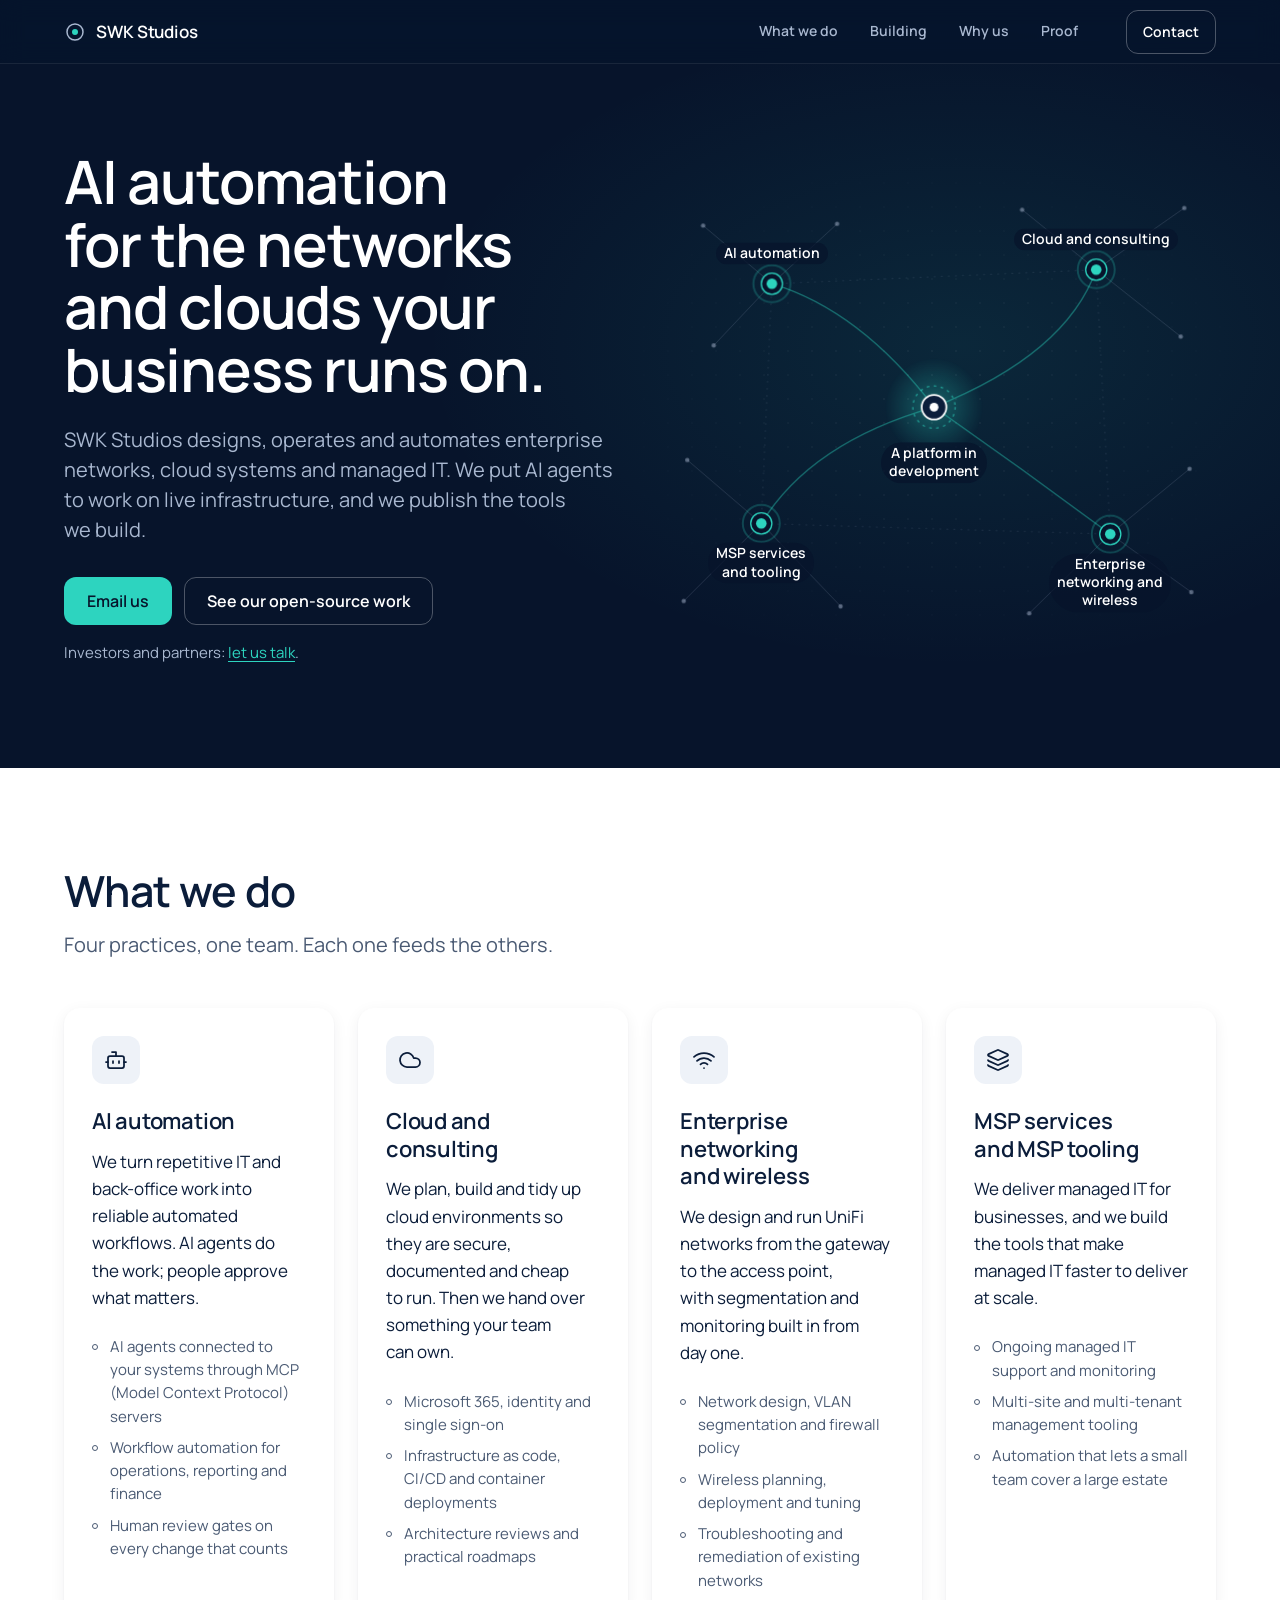
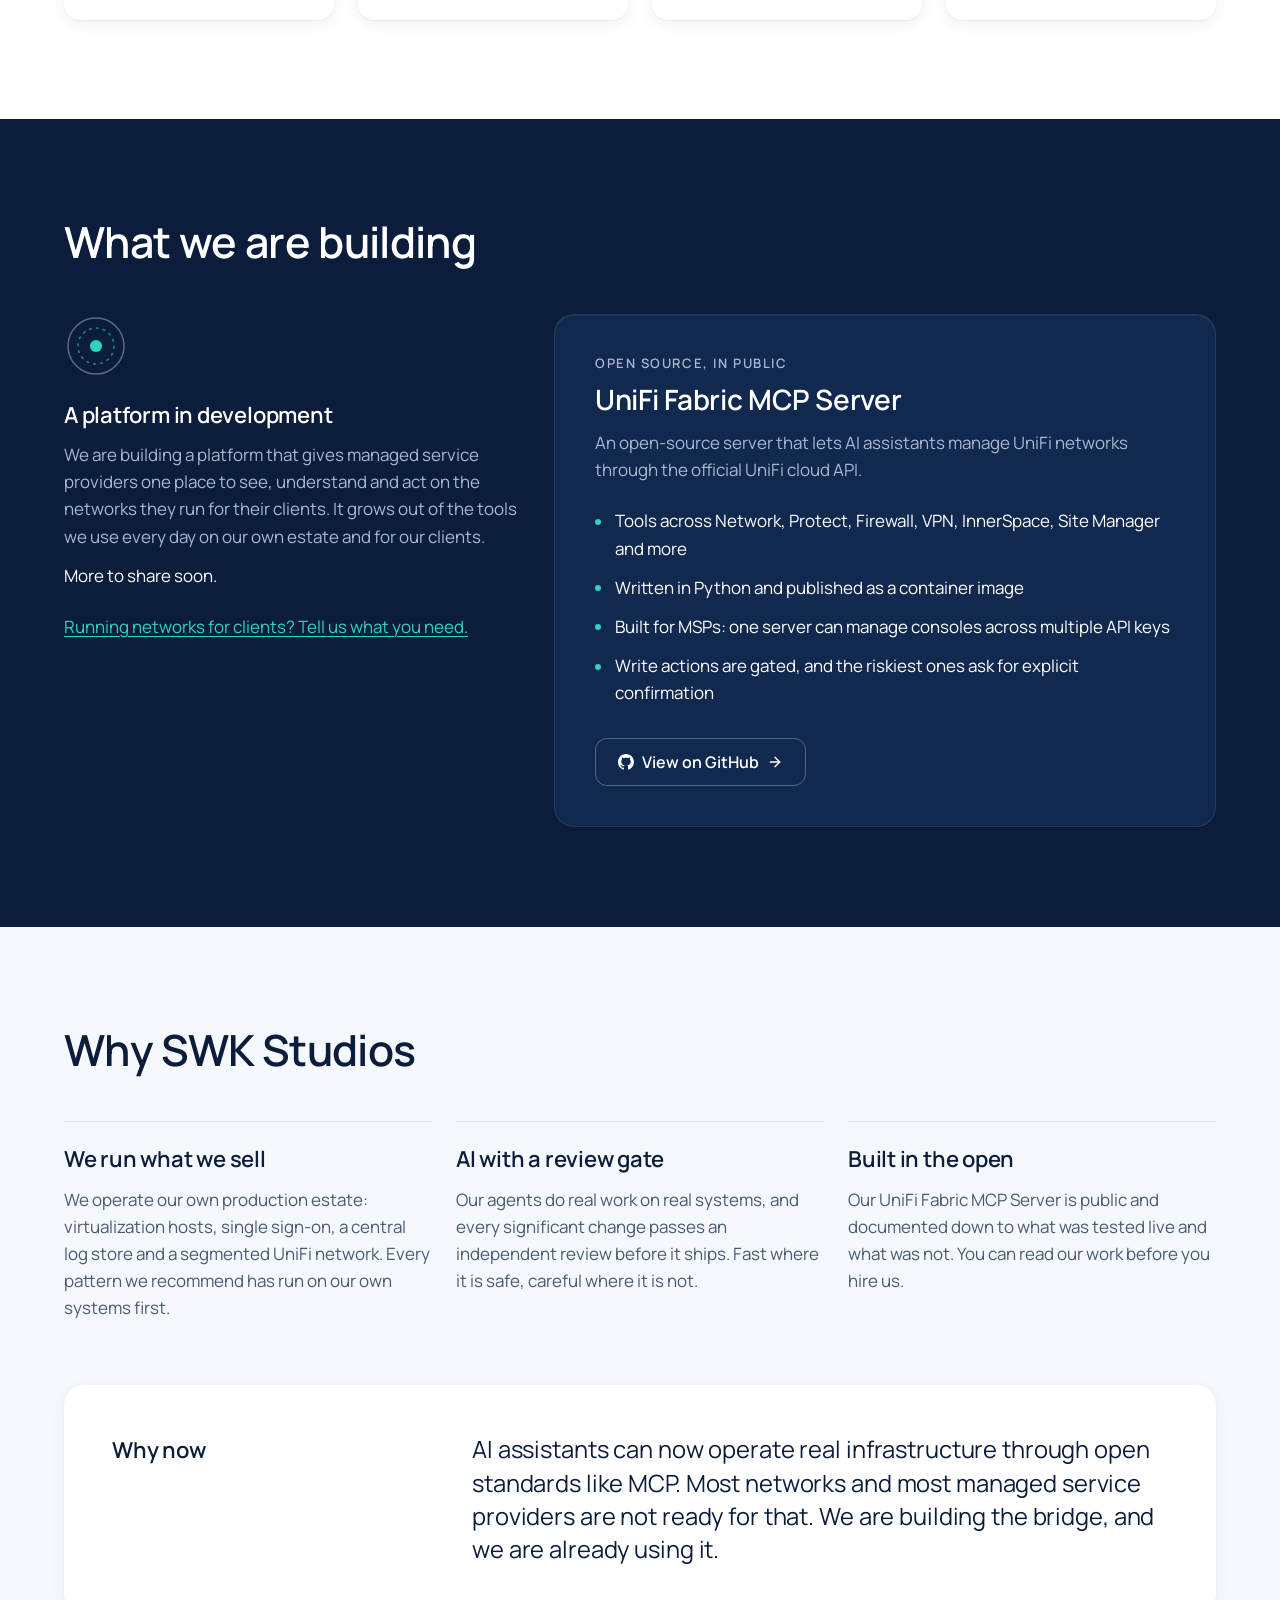
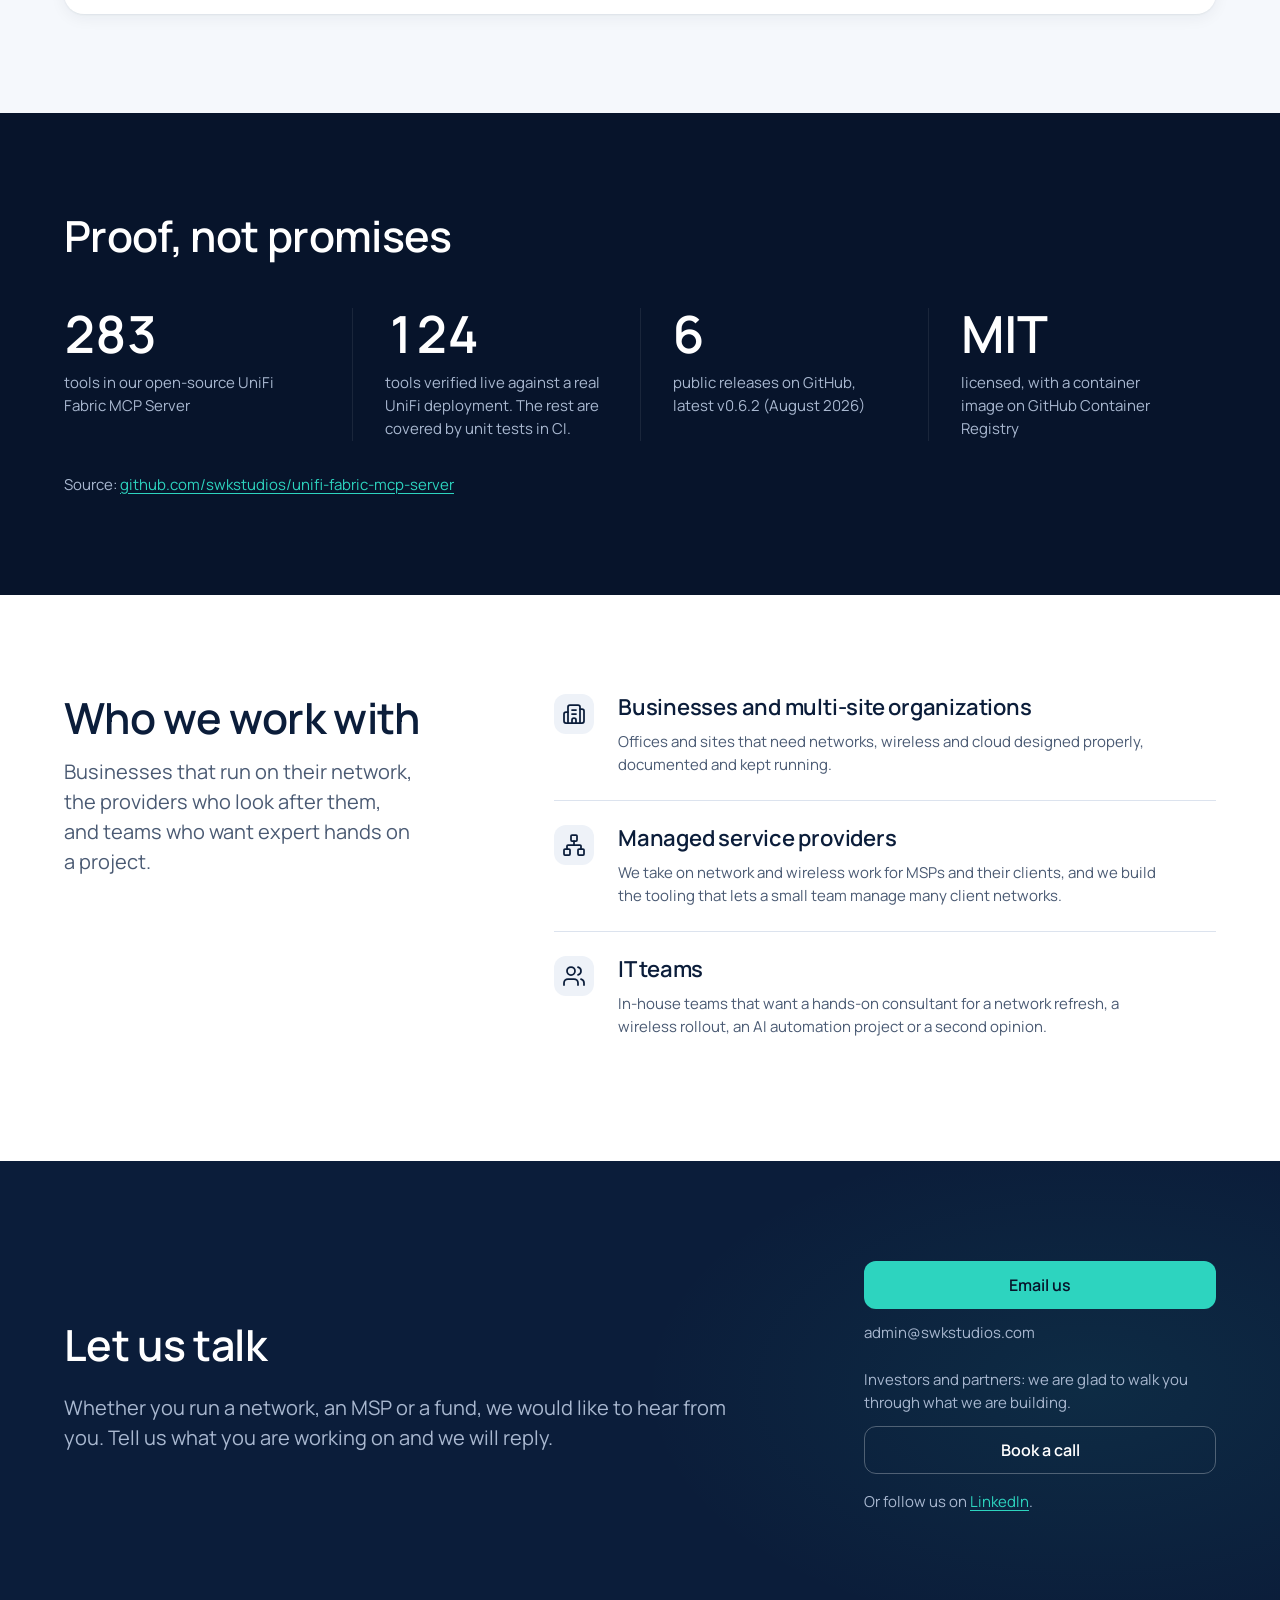
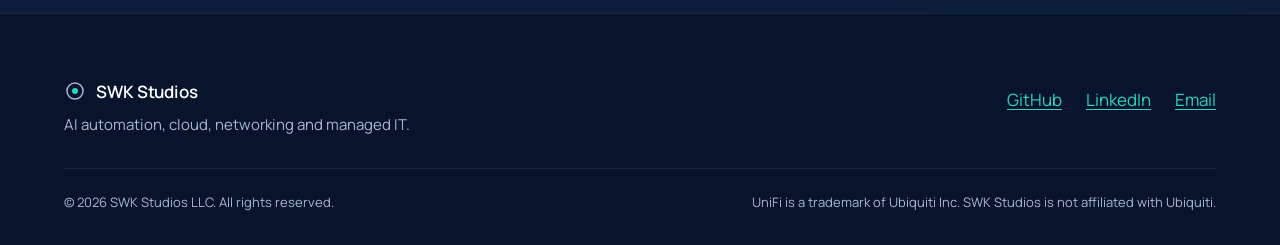
==== index.html @ a1a7ac3c "Publish swkstudios.com (source TeknoCentral/swkstudios-site@5d916ce, site/)" ====
<!DOCTYPE html>
<html lang="en">
<head>
  <meta charset="utf-8">
  <meta name="viewport" content="width=device-width, initial-scale=1">
  <meta http-equiv="Content-Security-Policy" content="default-src 'self'; img-src 'self' data:; style-src 'self'; script-src 'self'; font-src 'self'; base-uri 'none'; form-action 'none'">
  <title>SWK Studios | AI automation for networks, cloud and managed IT</title>
  <meta name="description" content="SWK Studios designs, runs and automates enterprise networks, cloud and managed IT, and builds open-source tools that let AI operate infrastructure.">
  <meta name="color-scheme" content="only light">
  <meta name="theme-color" content="#07142B">
  <link rel="canonical" href="https://swkstudios.com/">
  <meta property="og:type" content="website">
  <meta property="og:site_name" content="SWK Studios">
  <meta property="og:url" content="https://swkstudios.com/">
  <meta property="og:title" content="SWK Studios: AI automation for the networks and clouds you run on">
  <meta property="og:description" content="Networking, cloud and managed IT, automated with AI agents and built in the open.">
  <meta property="og:image" content="https://swkstudios.com/og.png">
  <meta property="og:image:width" content="1200">
  <meta property="og:image:height" content="630">
  <meta property="og:image:alt" content="SWK Studios: AI automation for the networks and clouds you run on">
  <meta name="twitter:card" content="summary_large_image">
  <meta name="twitter:title" content="SWK Studios: AI automation for the networks and clouds you run on">
  <meta name="twitter:description" content="Networking, cloud and managed IT, automated with AI agents and built in the open.">
  <meta name="twitter:image" content="https://swkstudios.com/og.png">
  <meta name="twitter:image:alt" content="SWK Studios: AI automation for the networks and clouds you run on">
  <link rel="icon" href="/favicon.svg" type="image/svg+xml">
  <link rel="icon" href="/favicon-32.png" type="image/png" sizes="32x32">
  <link rel="apple-touch-icon" href="/apple-touch-icon.png">
  <link rel="preload" href="/assets/fonts/manrope-600.woff2" as="font" type="font/woff2" crossorigin>
  <link rel="stylesheet" href="/assets/css/site.css">
  <script src="/assets/js/site.js" defer></script>
</head>
<body>
  <a class="skip-link btn btn--primary" href="#main">Skip to content</a>

  <header class="site-header">
    <nav class="nav wrap" aria-label="Primary">
      <a class="brand" href="#top">
        <svg class="brand-mark" width="22" height="22" viewBox="0 0 22 22" aria-hidden="true" focusable="false"><circle cx="11" cy="11" r="8" fill="none" stroke="#A9B8D0" stroke-width="1.5"/><circle cx="11" cy="11" r="3" fill="#2DD4BF"/></svg>
        <span class="brand-name">SWK Studios</span>
      </a>
      <ul class="nav-links">
        <li><a class="nav-link" href="#what-we-do">What we do</a></li>
        <li><a class="nav-link" href="#building">Building</a></li>
        <li><a class="nav-link" href="#why-us">Why us</a></li>
        <li><a class="nav-link" href="#proof">Proof</a></li>
      </ul>
      <a class="btn btn--secondary btn--sm nav-cta" href="#contact">Contact</a>
    </nav>
  </header>

  <main id="main" tabindex="-1">

    <section id="top" class="band band--dark hero" aria-labelledby="hero-title">
      <div class="wrap grid hero-grid">
        <div class="hero-text">
          <h1 id="hero-title">AI automation for the networks and clouds your business runs on.</h1>
          <p class="lead hero-sub">SWK Studios designs, operates and automates enterprise networks, cloud systems and managed IT. We put AI agents to work on live infrastructure, and we publish the tools we build.</p>
          <div class="cta-row">
            <a class="btn btn--primary" href="mailto:admin@swkstudios.com">Email us</a>
            <a class="btn btn--secondary" href="#open-source">See our open-source work</a>
          </div>
          <p class="small hero-investor">Investors and partners: <a class="link" href="mailto:admin@swkstudios.com?subject=Investor%20or%20partner%20introduction">let us talk</a>.</p>
        </div>
        <div class="hero-visual">
          <div class="topo" role="img" aria-label="Diagram: our four practices, AI automation, cloud and consulting, enterprise networking and wireless, and MSP services and tooling, connected to a platform in development at the centre.">
            <svg class="topo-svg" viewBox="0 0 640 520" preserveAspectRatio="xMidYMid meet" aria-hidden="true" focusable="false">
              <defs>
                <radialGradient id="topo-halo">
                  <stop offset="0" stop-color="#2DD4BF" stop-opacity=".35"/>
                  <stop offset="1" stop-color="#2DD4BF" stop-opacity="0"/>
                </radialGradient>
              </defs>
              <g class="mesh" fill="none" stroke="#A9B8D0" stroke-width="1">
                <g class="mesh-ring" stroke-opacity=".18" stroke-dasharray="2 6">
                  <line x1="136" y1="120" x2="504" y2="104"/>
                  <line x1="504" y1="104" x2="520" y2="404"/>
                  <line x1="520" y1="404" x2="124" y2="392"/>
                  <line x1="124" y1="392" x2="136" y2="120"/>
                </g>
                <g class="mesh-links k-ai" stroke-opacity=".22">
                  <line pathLength="100" x1="136" y1="120" x2="58" y2="54"/>
                  <line pathLength="100" x1="136" y1="120" x2="210" y2="52"/>
                  <line pathLength="100" x1="136" y1="120" x2="70" y2="190"/>
                </g>
                <g class="mesh-links k-cloud" stroke-opacity=".22">
                  <line pathLength="100" x1="504" y1="104" x2="604" y2="34"/>
                  <line pathLength="100" x1="504" y1="104" x2="420" y2="36"/>
                  <line pathLength="100" x1="504" y1="104" x2="600" y2="180"/>
                </g>
                <g class="mesh-links k-net" stroke-opacity=".22">
                  <line pathLength="100" x1="520" y1="404" x2="612" y2="470"/>
                  <line pathLength="100" x1="520" y1="404" x2="428" y2="494"/>
                  <line pathLength="100" x1="520" y1="404" x2="610" y2="330"/>
                </g>
                <g class="mesh-links k-msp" stroke-opacity=".22">
                  <line pathLength="100" x1="124" y1="392" x2="36" y2="480"/>
                  <line pathLength="100" x1="124" y1="392" x2="214" y2="486"/>
                  <line pathLength="100" x1="124" y1="392" x2="40" y2="320"/>
                </g>
              </g>
              <g class="spokes" fill="none" stroke="#2DD4BF" stroke-width="1.5" stroke-opacity=".45" stroke-linecap="round">
                <path class="spoke k-ai" pathLength="100" d="M136 120 Q236 150 320 260"/>
                <path class="spoke k-cloud" pathLength="100" d="M504 104 Q470 200 320 260"/>
                <path class="spoke k-net" pathLength="100" d="M520 404 Q420 330 320 260"/>
                <path class="spoke k-msp" pathLength="100" d="M124 392 Q180 300 320 260"/>
              </g>
              <g class="packets" fill="none" stroke="#2DD4BF" stroke-width="2.5" stroke-linecap="round">
                <path class="packet k-ai" pathLength="100" d="M136 120 Q236 150 320 260"/>
                <path class="packet k-cloud" pathLength="100" d="M504 104 Q470 200 320 260"/>
                <path class="packet k-net" pathLength="100" d="M520 404 Q420 330 320 260"/>
                <path class="packet k-msp" pathLength="100" d="M124 392 Q180 300 320 260"/>
              </g>
              <g class="sats" fill="#A9B8D0" fill-opacity=".5">
                <g class="sat-group k-ai"><circle cx="58" cy="54" r="2.5"/><circle cx="210" cy="52" r="2.5"/><circle cx="70" cy="190" r="2.5"/></g>
                <g class="sat-group k-cloud"><circle cx="604" cy="34" r="2.5"/><circle cx="420" cy="36" r="2.5"/><circle cx="600" cy="180" r="2.5"/></g>
                <g class="sat-group k-net"><circle cx="612" cy="470" r="2.5"/><circle cx="428" cy="494" r="2.5"/><circle cx="610" cy="330" r="2.5"/></g>
                <g class="sat-group k-msp"><circle cx="36" cy="480" r="2.5"/><circle cx="214" cy="486" r="2.5"/><circle cx="40" cy="320" r="2.5"/></g>
              </g>
              <g class="pillars">
                <g class="pillar k-ai"><circle class="pulse" cx="136" cy="120" r="14"/><circle class="pillar-ring" cx="136" cy="120" r="12"/><circle class="pillar-dot" cx="136" cy="120" r="6"/></g>
                <g class="pillar k-cloud"><circle class="pulse" cx="504" cy="104" r="14"/><circle class="pillar-ring" cx="504" cy="104" r="12"/><circle class="pillar-dot" cx="504" cy="104" r="6"/></g>
                <g class="pillar k-net"><circle class="pulse" cx="520" cy="404" r="14"/><circle class="pillar-ring" cx="520" cy="404" r="12"/><circle class="pillar-dot" cx="520" cy="404" r="6"/></g>
                <g class="pillar k-msp"><circle class="pulse" cx="124" cy="392" r="14"/><circle class="pillar-ring" cx="124" cy="392" r="12"/><circle class="pillar-dot" cx="124" cy="392" r="6"/></g>
              </g>
              <g class="core">
                <circle class="core-halo" cx="320" cy="260" r="56" fill="url(#topo-halo)"/>
                <circle class="core-ring" cx="320" cy="260" r="24" fill="none" stroke="#2DD4BF" stroke-opacity=".6" stroke-width="1.5" stroke-dasharray="3 5"/>
                <circle class="core-disc" cx="320" cy="260" r="14" fill="#0B1D3A" stroke="#FFFFFF" stroke-width="2"/>
                <circle class="core-dot" cx="320" cy="260" r="5" fill="#FFFFFF"/>
              </g>
            </svg>
            <span class="topo-label topo-label--core" aria-hidden="true">A platform in <br>development</span>
            <span class="topo-label topo-label--ai" aria-hidden="true">AI automation</span>
            <span class="topo-label topo-label--cloud" aria-hidden="true"><span class="lbl-full">Cloud and consulting</span><span class="lbl-short">Cloud</span></span>
            <span class="topo-label topo-label--net" aria-hidden="true"><span class="lbl-full">Enterprise <br>networking and <br>wireless</span><span class="lbl-short">Networking</span></span>
            <span class="topo-label topo-label--msp" aria-hidden="true"><span class="lbl-full">MSP services <br>and tooling</span><span class="lbl-short">MSP</span></span>
          </div>
        </div>
      </div>
    </section>

    <section id="what-we-do" class="band band--light band--white" aria-labelledby="what-we-do-title">
      <div class="wrap">
        <header class="sec-head">
          <h2 id="what-we-do-title">What we do</h2>
          <p class="lead muted">Four practices, one team. Each one feeds the others.</p>
        </header>
        <div class="pillars-grid">
          <article class="card">
            <div class="icon-tile"><svg class="icon" viewBox="0 0 24 24" aria-hidden="true" focusable="false"><path d="M12 8V4H8"/><rect width="16" height="12" x="4" y="8" rx="2"/><path d="M2 14h2"/><path d="M20 14h2"/><path d="M15 13v2"/><path d="M9 13v2"/></svg></div>
            <h3>AI automation</h3>
            <p>We turn repetitive IT and back-office work into reliable automated workflows. AI agents do the work; people approve what matters.</p>
            <ul class="ring-list">
              <li>AI agents connected to your systems through MCP (Model Context Protocol) servers</li>
              <li>Workflow automation for operations, reporting and finance</li>
              <li>Human review gates on every change that counts</li>
            </ul>
          </article>
          <article class="card">
            <div class="icon-tile"><svg class="icon" viewBox="0 0 24 24" aria-hidden="true" focusable="false"><path d="M17.5 19H9a7 7 0 1 1 6.71-9h1.79a4.5 4.5 0 1 1 0 9Z"/></svg></div>
            <h3>Cloud and consulting</h3>
            <p>We plan, build and tidy up cloud environments so they are secure, documented and cheap to run. Then we hand over something your team can own.</p>
            <ul class="ring-list">
              <li>Microsoft 365, identity and single <span class="nowrap">sign-on</span></li>
              <li>Infrastructure as code, CI/CD and container deployments</li>
              <li>Architecture reviews and practical roadmaps</li>
            </ul>
          </article>
          <article class="card">
            <div class="icon-tile"><svg class="icon" viewBox="0 0 24 24" aria-hidden="true" focusable="false"><path d="M12 20h.01"/><path d="M2 8.82a15 15 0 0 1 20 0"/><path d="M5 12.859a10 10 0 0 1 14 0"/><path d="M8.5 16.429a5 5 0 0 1 7 0"/></svg></div>
            <h3>Enterprise networking and wireless</h3>
            <p>We design and run UniFi networks from the gateway to the access point, with segmentation and monitoring built in from day one.</p>
            <ul class="ring-list">
              <li>Network design, VLAN segmentation and firewall policy</li>
              <li>Wireless planning, deployment and tuning</li>
              <li>Troubleshooting and remediation of existing networks</li>
            </ul>
          </article>
          <article class="card">
            <div class="icon-tile"><svg class="icon" viewBox="0 0 24 24" aria-hidden="true" focusable="false"><path d="M12.83 2.18a2 2 0 0 0-1.66 0L2.6 6.08a1 1 0 0 0 0 1.83l8.58 3.91a2 2 0 0 0 1.66 0l8.58-3.9a1 1 0 0 0 0-1.83z"/><path d="M2 12a1 1 0 0 0 .58.91l8.6 3.91a2 2 0 0 0 1.65 0l8.58-3.9A1 1 0 0 0 22 12"/><path d="M2 17a1 1 0 0 0 .58.91l8.6 3.91a2 2 0 0 0 1.65 0l8.58-3.9A1 1 0 0 0 22 17"/></svg></div>
            <h3>MSP services and MSP tooling</h3>
            <p>We deliver managed IT for businesses, and we build the tools that make managed IT faster to deliver at scale.</p>
            <ul class="ring-list">
              <li>Ongoing managed IT support and monitoring</li>
              <li>Multi-site and multi-tenant management tooling</li>
              <li>Automation that lets a small team cover a large estate</li>
            </ul>
          </article>
        </div>
      </div>
    </section>

    <section id="building" class="band band--dark band--navy900" aria-labelledby="building-title">
      <div class="wrap">
        <header class="sec-head">
          <h2 id="building-title">What we are building</h2>
        </header>
        <div class="grid building-grid">
          <div class="teaser">
            <svg class="core-glyph" width="64" height="64" viewBox="0 0 64 64" aria-hidden="true" focusable="false"><circle cx="32" cy="32" r="28" fill="none" stroke="#A9B8D0" stroke-opacity=".5" stroke-width="1.5"/><circle cx="32" cy="32" r="18" fill="none" stroke="#2DD4BF" stroke-opacity=".6" stroke-width="1.5" stroke-dasharray="3 4"/><circle cx="32" cy="32" r="6" fill="#2DD4BF"/></svg>
            <h3>A platform in development</h3>
            <p class="muted">We are building a platform that gives managed service providers one place to see, understand and act on the networks they run for their clients. It grows out of the tools we use every day on our own estate and for our clients.</p>
            <p class="strong-white">More to share soon.</p>
            <p class="teaser-cta"><a class="link" href="mailto:admin@swkstudios.com?subject=Platform">Running networks for clients? Tell us what you need.</a></p>
          </div>
          <article id="open-source" class="oss-card" aria-labelledby="oss-title">
            <p class="overline">Open source, in public</p>
            <h3 id="oss-title" class="h3-lg">UniFi Fabric MCP Server</h3>
            <p class="muted">An open-source server that lets AI assistants manage UniFi networks through the official UniFi cloud API.</p>
            <ul class="dot-list">
              <li>Tools across Network, Protect, Firewall, VPN, InnerSpace, Site Manager and more</li>
              <li>Written in Python and published as a container image</li>
              <li>Built for MSPs: one server can manage consoles across multiple API keys</li>
              <li>Write actions are gated, and the riskiest ones ask for explicit confirmation</li>
            </ul>
            <a class="btn btn--secondary btn--gh" href="https://github.com/swkstudios/unifi-fabric-mcp-server">
              <svg class="btn-icon" width="16" height="16" viewBox="0 0 16 16" aria-hidden="true" focusable="false"><path fill="currentColor" d="M6.766 11.328c-2.063-.25-3.516-1.734-3.516-3.656 0-.781.281-1.625.75-2.188-.203-.515-.172-1.609.063-2.062.625-.078 1.468.25 1.968.703.594-.187 1.219-.281 1.985-.281.765 0 1.39.094 1.953.265.484-.437 1.344-.765 1.969-.687.218.422.25 1.515.046 2.047.5.593.766 1.39.766 2.203 0 1.922-1.453 3.375-3.547 3.640.531.344.89 1.094.89 1.954v1.625c0 .468.391.734.86.547C13.781 14.359 16 11.53 16 8.030 16 3.610 12.406 0 7.984 0 3.563 0 0 3.610 0 8.031a7.880 7.880 0 0 0 5.172 7.422c.422.156.828-.125.828-.547v-1.250c-.219.094-.5.156-.75.156-1.031 0-1.640-.562-2.078-1.609-.172-.422-.360-.672-.719-.719-.187-.015-.25-.093-.25-.187 0-.188.313-.328.625-.328.453 0 .844.281 1.250.860.313.452.640.655 1.031.655s.641-.140 1-.5c.266-.265.470-.5.657-.656"/></svg>
              <span>View on GitHub</span>
              <svg class="btn-icon btn-arrow" width="16" height="16" viewBox="0 0 24 24" aria-hidden="true" focusable="false"><path d="M5 12h14"/><path d="m12 5 7 7-7 7"/></svg>
            </a>
          </article>
        </div>
      </div>
    </section>

    <section id="why-us" class="band band--light band--mist" aria-labelledby="why-us-title">
      <div class="wrap">
        <header class="sec-head">
          <h2 id="why-us-title">Why SWK Studios</h2>
        </header>
        <div class="grid why-grid">
          <div class="why-item">
            <h3>We run what we sell</h3>
            <p class="muted">We operate our own production estate: virtualization hosts, single <span class="nowrap">sign-on</span>, a central log store and a segmented UniFi network. Every pattern we recommend has run on our own systems first.</p>
          </div>
          <div class="why-item">
            <h3>AI with a review gate</h3>
            <p class="muted">Our agents do real work on real systems, and every significant change passes an independent review before it ships. Fast where it is safe, careful where it is not.</p>
          </div>
          <div class="why-item">
            <h3>Built in the open</h3>
            <p class="muted">Our UniFi Fabric MCP Server is public and documented down to what was tested live and what was not. You can read our work before you hire us.</p>
          </div>
        </div>
        <div class="grid why-now">
          <h3>Why now</h3>
          <p class="lead">AI assistants can now operate real infrastructure through open standards like MCP. Most networks and most managed service providers are not ready for that. We are building the bridge, and we are already using it.</p>
        </div>
      </div>
    </section>

    <section id="proof" class="band band--dark band--navy950" aria-labelledby="proof-title">
      <div class="wrap">
        <header class="sec-head">
          <h2 id="proof-title">Proof, not promises</h2>
        </header>
        <dl class="stats">
          <div class="stat"><dt class="stat-fig">283</dt><dd class="stat-label">tools in our open-source UniFi Fabric MCP Server</dd></div>
          <div class="stat"><dt class="stat-fig">124</dt><dd class="stat-label">tools verified live against a real UniFi deployment. The rest are covered by unit tests in CI.</dd></div>
          <div class="stat"><dt class="stat-fig">6</dt><dd class="stat-label">public releases on GitHub, latest v0.6.2 (August 2026)</dd></div>
          <div class="stat"><dt class="stat-fig">MIT</dt><dd class="stat-label">licensed, with a container image on GitHub Container Registry</dd></div>
        </dl>
        <p class="small muted proof-source">Source: <a class="link" href="https://github.com/swkstudios/unifi-fabric-mcp-server">github.com/swkstudios/unifi-fabric-mcp-server</a></p>
      </div>
    </section>

    <section id="who" class="band band--light band--white" aria-labelledby="who-title">
      <div class="wrap grid who-grid">
        <header class="who-head">
          <h2 id="who-title">Who we work with</h2>
          <p class="lead muted">Businesses that run on their network, the providers who look after them, and teams who want expert hands on a project.</p>
        </header>
        <ul class="who-list">
          <li class="who-row">
            <div class="icon-tile icon-tile--sm"><svg class="icon" viewBox="0 0 24 24" aria-hidden="true" focusable="false"><path d="M10 12h4"/><path d="M10 8h4"/><path d="M14 21v-3a2 2 0 0 0-4 0v3"/><path d="M6 10H4a2 2 0 0 0-2 2v7a2 2 0 0 0 2 2h16a2 2 0 0 0 2-2V9a2 2 0 0 0-2-2h-2"/><path d="M6 21V5a2 2 0 0 1 2-2h8a2 2 0 0 1 2 2v16"/></svg></div>
            <div><h3>Businesses and <span class="nowrap">multi-site</span> organizations</h3><p class="small muted">Offices and sites that need networks, wireless and cloud designed properly, documented and kept running.</p></div>
          </li>
          <li class="who-row">
            <div class="icon-tile icon-tile--sm"><svg class="icon" viewBox="0 0 24 24" aria-hidden="true" focusable="false"><rect x="16" y="16" width="6" height="6" rx="1"/><rect x="2" y="16" width="6" height="6" rx="1"/><rect x="9" y="2" width="6" height="6" rx="1"/><path d="M5 16v-3a1 1 0 0 1 1-1h12a1 1 0 0 1 1 1v3"/><path d="M12 12V8"/></svg></div>
            <div><h3>Managed service providers</h3><p class="small muted">We take on network and wireless work for MSPs and their clients, and we build the tooling that lets a small team manage many client networks.</p></div>
          </li>
          <li class="who-row">
            <div class="icon-tile icon-tile--sm"><svg class="icon" viewBox="0 0 24 24" aria-hidden="true" focusable="false"><path d="M16 21v-2a4 4 0 0 0-4-4H6a4 4 0 0 0-4 4v2"/><path d="M16 3.128a4 4 0 0 1 0 7.744"/><path d="M22 21v-2a4 4 0 0 0-3-3.870"/><circle cx="9" cy="7" r="4"/></svg></div>
            <div><h3>IT teams</h3><p class="small muted">In-house teams that want a hands-on consultant for a network refresh, a wireless rollout, an AI automation project or a second opinion.</p></div>
          </li>
        </ul>
      </div>
    </section>

    <section id="contact" class="band band--dark band--navy900 contact" aria-labelledby="contact-title">
      <div class="wrap grid contact-grid">
        <div class="contact-text">
          <h2 id="contact-title">Let us talk</h2>
          <p class="lead muted">Whether you run a network, an MSP or a fund, we would like to hear from you. Tell us what you are working on and we will reply.</p>
        </div>
        <div class="contact-actions">
          <a class="btn btn--primary btn--block" href="mailto:admin@swkstudios.com">Email us</a>
          <p class="small muted contact-address">admin@swkstudios.com</p>
          <p class="small muted contact-investor">Investors and partners: we are glad to walk you through what we are building.</p>
          <a class="btn btn--secondary btn--block" href="mailto:admin@swkstudios.com?subject=Call%20request">Book a call</a>
          <p class="small muted contact-social">Or follow us on <a class="link" href="https://www.linkedin.com/company/swkstudios">LinkedIn</a>.</p>
        </div>
      </div>
    </section>

  </main>

  <footer class="band band--dark site-footer">
    <div class="wrap">
      <div class="footer-row">
        <div class="footer-brand">
          <p class="brand brand--static">
            <svg class="brand-mark" width="22" height="22" viewBox="0 0 22 22" aria-hidden="true" focusable="false"><circle cx="11" cy="11" r="8" fill="none" stroke="#A9B8D0" stroke-width="1.5"/><circle cx="11" cy="11" r="3" fill="#2DD4BF"/></svg>
            <span class="brand-name">SWK Studios</span>
          </p>
          <p class="small muted">AI automation, cloud, networking and managed IT.</p>
        </div>
        <ul class="footer-links">
          <li><a class="link" href="https://github.com/swkstudios">GitHub</a></li>
          <li><a class="link" href="https://www.linkedin.com/company/swkstudios">LinkedIn</a></li>
          <li><a class="link" href="mailto:admin@swkstudios.com">Email</a></li>
        </ul>
      </div>
      <div class="footer-legal">
        <p>© 2026 SWK Studios LLC. All rights reserved.</p>
        <p>UniFi is a trademark of Ubiquiti Inc. SWK Studios is not affiliated with Ubiquiti.</p>
      </div>
    </div>
  </footer>
</body>
</html>
---- assets/css/site.css ----
/* SWK Studios one-pager. Signal Network direction. Spec: docs/design-spec.md */

@font-face {
  font-family: "Manrope";
  font-style: normal;
  font-weight: 400;
  font-display: swap;
  src: url("/assets/fonts/manrope-400.woff2") format("woff2");
  unicode-range: U+0000-00FF, U+0131, U+0152-0153, U+02BB-02BC, U+02C6, U+02DA, U+02DC, U+0304, U+0308, U+0329, U+2000-206F, U+20AC, U+2122, U+2191, U+2193, U+2212, U+2215, U+FEFF, U+FFFD;
}
@font-face {
  font-family: "Manrope";
  font-style: normal;
  font-weight: 600;
  font-display: swap;
  src: url("/assets/fonts/manrope-600.woff2") format("woff2");
  unicode-range: U+0000-00FF, U+0131, U+0152-0153, U+02BB-02BC, U+02C6, U+02DA, U+02DC, U+0304, U+0308, U+0329, U+2000-206F, U+20AC, U+2122, U+2191, U+2193, U+2212, U+2215, U+FEFF, U+FFFD;
}
/* Metric-matched fallback so the swap does not shift layout */
@font-face {
  font-family: "Manrope Fallback";
  src: local("Arial"), local("ArialMT"), local("Helvetica Neue"), local("Helvetica");
  size-adjust: 102.5%;
  ascent-override: 104%;
  descent-override: 29.3%;
  line-gap-override: 0%;
}

:root {
  --navy-950: #07142B;
  --navy-900: #0B1D3A;
  --navy-800: #12294F;
  --line-dark: rgba(255, 255, 255, 0.08);
  --white: #FFFFFF;
  --mist-50: #F5F8FC;
  --mist-100: #EEF2F8;
  --line-light: #DCE3EE;
  --muted-dark: #A9B8D0;
  --muted-light: #4A5A73;
  --teal-400: #2DD4BF;
  --teal-300: #5EEAD4;
  --teal-500: #14B8A6;
  --teal-700: #0F766E;
  --teal-800: #115E59;

  --font: Manrope, "Manrope Fallback", ui-sans-serif, system-ui, -apple-system, "Segoe UI", Roboto, sans-serif;
  --fs-display: clamp(2.25rem, 1.5rem + 2.8vw, 4rem);
  --fs-h2: clamp(2rem, 1.4rem + 1.6vw, 3rem);
  --fs-h3: 1.375rem;
  --fs-h3-lg: 1.75rem;
  --fs-stat: clamp(2.5rem, 2rem + 1.5vw, 3.5rem);
  --fs-lead: 1.25rem;
  --fs-body: 1.0625rem;
  --fs-small: 0.9375rem;
  --fs-label: 0.875rem;
  --fs-overline: 0.8125rem;

  --s1: 0.25rem; --s2: 0.5rem; --s3: 0.75rem; --s4: 1rem; --s5: 1.5rem;
  --s6: 2rem; --s7: 3rem; --s8: 4rem; --s9: 6rem; --s10: 8rem;
  --section-y: clamp(4rem, 3rem + 4vw, 8rem);
  --head-gap: var(--s7);
  --gutter: clamp(1.25rem, 5vw, 6rem);
  --gap: 1.5rem;

  --r-sm: 8px; --r-md: 12px; --r-lg: 16px; --r-xl: 20px;
  --shadow-1: 0 1px 2px rgba(11, 29, 58, .06), 0 4px 16px rgba(11, 29, 58, .06);
  --shadow-cta: 0 6px 20px rgba(45, 212, 191, .25);
  --ease-out: cubic-bezier(.2, .7, .2, 1);
  --t-fast: 150ms;
  --t-med: 200ms;
  --t-intro: 900ms;
}

@media (max-width: 1023.98px) { :root { --gap: 1rem; } }
@media (max-width: 639.98px) {
  :root {
    --fs-h3: 1.25rem;
    --fs-h3-lg: 1.5rem;
    --fs-lead: 1.125rem;
    --fs-body: 1rem;
    --head-gap: var(--s6);
  }
}

/* Base */
*, *::before, *::after { box-sizing: border-box; }
html {
  font-size: clamp(100%, 0.8125vw, 175%);
  scroll-padding-top: 5rem;
  -webkit-text-size-adjust: 100%;
  text-size-adjust: 100%;
}
@media (prefers-reduced-motion: no-preference) { html { scroll-behavior: smooth; } }
body {
  margin: 0;
  font-family: var(--font);
  font-size: var(--fs-body);
  line-height: 1.6;
  color: var(--navy-900);
  background: var(--navy-950);
  -webkit-font-smoothing: antialiased;
  -moz-osx-font-smoothing: grayscale;
  text-rendering: optimizeLegibility;
}
h1, h2, h3, p, ul, dl, dd { margin: 0; }
ul { padding: 0; list-style: none; }
h1, h2, h3 { font-weight: 600; text-wrap: balance; }
h1 { font-size: var(--fs-display); line-height: 1.05; letter-spacing: -0.02em; max-width: 18ch; }
h2 { font-size: var(--fs-h2); line-height: 1.1; letter-spacing: -0.015em; max-width: 22ch; }
h3 { font-size: var(--fs-h3); line-height: 1.25; letter-spacing: -0.01em; }
p { max-width: 62ch; text-wrap: pretty; }
svg { display: block; }
main:focus { outline: none; }
:focus:not(:focus-visible) { outline: none; }
:focus-visible { outline: 2px solid var(--focus); outline-offset: 3px; }

.lead { font-size: var(--fs-lead); line-height: 1.5; max-width: 56ch; }
.small { font-size: var(--fs-small); line-height: 1.55; }
.muted { color: var(--muted); }
.overline {
  font-size: var(--fs-overline); line-height: 1.3; font-weight: 600;
  letter-spacing: 0.12em; text-transform: uppercase; color: var(--muted);
}

/* Layout */
.wrap { width: min(100% - 2 * var(--gutter), 95rem); margin-inline: auto; }
.grid { display: grid; grid-template-columns: repeat(12, minmax(0, 1fr)); gap: var(--gap); }
.grid > * { grid-column: 1 / -1; }

/* Bands */
.band { padding-block: var(--section-y); }
.band--dark {
  color-scheme: dark;
  color: var(--white);
  --muted: var(--muted-dark);
  --focus: var(--teal-400);
  --link: var(--teal-400);
  --link-hover: var(--teal-300);
  --link-active: var(--teal-500);
}
.band--light {
  color: var(--navy-900);
  --muted: var(--muted-light);
  --focus: var(--teal-700);
  --link: var(--teal-700);
  --link-hover: var(--teal-800);
  --link-active: var(--teal-800);
}
.band--white { background: var(--white); }
.band--mist { background: var(--mist-50); }
.band--navy900 { background: var(--navy-900); }
.band--navy950 { background: var(--navy-950); }

.sec-head { display: grid; gap: var(--s4); margin-bottom: var(--head-gap); }

/* Links and buttons */
.link {
  color: var(--link);
  text-decoration: underline;
  text-decoration-thickness: 1px;
  text-underline-offset: 3px;
  transition: color var(--t-fast) ease, text-decoration-thickness var(--t-fast) ease;
}
.link:hover { color: var(--link-hover); text-decoration-thickness: 2px; }
/* 44px hit area for inline links, no layout change (WCAG 2.5.5) */
.link { position: relative; }
.link::after {
  content: ""; position: absolute; left: -4px; right: -4px; top: 50%;
  min-width: 44px; height: 44px; transform: translateY(-50%);
}
.link:active { color: var(--link-active); }

.btn {
  display: inline-flex; align-items: center; justify-content: center; gap: 8px;
  height: 48px; padding: 0 22px; border-radius: var(--r-md);
  font: 600 1rem/1 var(--font); text-decoration: none; white-space: nowrap;
  border: 1px solid transparent;
  transition: background-color var(--t-fast) ease, border-color var(--t-fast) ease, color var(--t-fast) ease, box-shadow var(--t-fast) ease, transform var(--t-med) var(--ease-out);
}
.btn--primary { background: var(--teal-400); color: var(--navy-950); }
.btn--primary:hover { background: var(--teal-300); transform: translateY(-1px); box-shadow: var(--shadow-cta); }
.btn--primary:active { background: var(--teal-500); transform: translateY(0); box-shadow: none; }
.btn--secondary { background: transparent; color: var(--white); border-color: rgba(255, 255, 255, .28); }
.btn--secondary:hover { background: rgba(255, 255, 255, .08); border-color: rgba(255, 255, 255, .5); }
.btn--secondary:active { background: rgba(255, 255, 255, .12); }
.btn--sm { position: relative; height: 44px; padding: 0 16px; font-size: 0.875rem; }
/* Narrowest screens (and text-spacing overrides): buttons may wrap, nav CTA slims */
@media (max-width: 359.98px) {
  .btn { max-width: 100%; height: auto; min-height: 48px; padding-block: 0.5rem; white-space: normal; text-align: center; line-height: 1.2; }
  .btn--sm { min-height: 44px; padding-inline: 10px; }
}
.btn--block { width: 100%; }
.btn-icon { flex: none; width: 16px; height: 16px; }
.btn-arrow { fill: none; stroke: currentColor; stroke-width: 2; stroke-linecap: round; stroke-linejoin: round; transition: transform var(--t-med) var(--ease-out); }
.btn--gh:hover .btn-arrow { transform: translateX(2px); }

/* Skip link */
.skip-link {
  position: fixed; top: 8px; left: 8px; z-index: 100;
  --focus: var(--white);
  transform: translateY(-200%);
  transition: none;
}
.skip-link:focus, .skip-link:focus-visible { transform: none; }

/* Nav */
.site-header {
  position: fixed; inset: 0 0 auto 0; z-index: 50; height: 4rem;
  background: rgba(7, 20, 43, .85);
  -webkit-backdrop-filter: blur(12px) saturate(140%);
  backdrop-filter: blur(12px) saturate(140%);
  border-bottom: 1px solid var(--line-dark);
  color-scheme: dark;
  --focus: var(--teal-400);
}
.nav { height: 100%; display: flex; align-items: center; gap: var(--s5); }
.brand {
  display: inline-flex; align-items: center; gap: 10px; min-height: 44px;
  color: var(--white); text-decoration: none;
  font-weight: 600; font-size: 1.0625rem; letter-spacing: -0.005em;
  white-space: nowrap;
}
@media (max-width: 399.98px) { .nav { gap: var(--s3); } }
@media (max-width: 359.98px) { .nav { gap: var(--s2); } }
.brand-mark { flex: none; }
.nav-links { display: none; margin-left: auto; gap: var(--s2); }
.nav-link {
  position: relative; display: inline-flex; align-items: center; min-height: 44px; padding: 0 var(--s3);
  font-size: var(--fs-label); font-weight: 600; line-height: 1.3;
  color: var(--muted-dark); text-decoration: none; border-radius: var(--r-sm);
  transition: color var(--t-fast) ease;
}
.nav-link:hover, .nav-link:active, .nav-link[aria-current] { color: var(--white); }
.nav-link[aria-current]::after {
  content: ""; position: absolute; left: 50%; bottom: 4px;
  width: 20px; height: 2px; margin-left: -10px; border-radius: 2px; background: var(--teal-400);
}
.nav-cta { margin-left: auto; }
@media (min-width: 768px) {
  .nav-links { display: flex; }
  .nav-links ~ .nav-cta { margin-left: var(--s3); }
}

/* Hero */
.hero {
  position: relative; overflow: hidden;
  display: flex; align-items: center;
  min-height: min(100svh, 48rem);
  padding-top: calc(4rem + clamp(3rem, 8vh, 7.5rem));
  padding-bottom: clamp(4rem, 10vh, 8rem);
  background:
    radial-gradient(60% 60% at 75% 45%, rgba(45, 212, 191, .10), transparent 70%),
    var(--navy-950);
}
.hero-grid { align-items: center; row-gap: var(--s8); }
.hero-sub { margin-top: var(--s5); color: var(--muted); }
.cta-row { display: flex; flex-wrap: wrap; gap: var(--s3); margin-top: var(--s6); }
.hero-investor { margin-top: var(--s4); color: var(--muted); }
.hero-visual { position: relative; width: 100%; max-width: 36rem; justify-self: center; }
.hero-visual::before {
  content: ""; position: absolute; inset: -12%; pointer-events: none;
  background-image: radial-gradient(rgba(255, 255, 255, .05) 1px, transparent 1.5px);
  background-size: 24px 24px;
  -webkit-mask-image: radial-gradient(closest-side, #000, transparent);
  mask-image: radial-gradient(closest-side, #000, transparent);
}
@media (max-width: 639.98px) { .hero-visual { max-width: none; } }
@media (max-width: 479.98px) {
  .cta-row { flex-direction: column; }
  .cta-row .btn { width: 100%; }
}
@media (min-width: 1024px) {
  .hero-text { grid-column: 1 / span 6; }
  .hero-visual { grid-column: 7 / span 6; max-width: calc(46rem * 640 / 520); }
}

/* Topology map */
.topo { position: relative; aspect-ratio: 640 / 520; width: 100%; container-type: inline-size; }
.topo-svg { position: absolute; inset: 0; width: 100%; height: 100%; overflow: visible; }
.pillar .pulse { fill: none; stroke: var(--teal-400); stroke-width: 1.5; transform-box: fill-box; transform-origin: center; transform: scale(1.5); opacity: .25; }
.pillar-ring { fill: var(--navy-950); stroke: var(--teal-400); stroke-width: 1.5; }
.pillar-dot { fill: var(--teal-400); }
.packets { display: none; }
.pillar, .core, .core-ring, .sat-group { transform-box: fill-box; transform-origin: center; }

.topo-label {
  position: absolute; z-index: 1; width: max-content;
  padding: 2px 8px; border-radius: 999px;
  background: rgba(7, 20, 43, .72); color: var(--white);
  font-size: var(--fs-label); font-weight: 600; line-height: 1.3; text-align: center;
  pointer-events: none;
}
.topo-label--core { left: 50%; top: 50%; transform: translate(-50%, 6.25cqw); }
.topo-label--ai { left: 21.25%; top: 23.08%; transform: translate(-50%, calc(-100% - 3.44cqw)); }
.topo-label--cloud { left: 78.75%; top: 20%; transform: translate(-50%, calc(-100% - 3.44cqw)); }
.topo-label--net { left: 81.25%; top: 77.69%; transform: translate(-50%, 3.44cqw); }
.topo-label--msp { left: 19.375%; top: 75.38%; transform: translate(-50%, 3.44cqw); }
.lbl-short { display: none; }
@media (max-width: 359.98px) {
  .sats, .mesh-links { display: none; }
}
@media (max-width: 639.98px) {
  .topo-label { font-size: 0.75rem; }
  .lbl-full { display: none; }
  .lbl-short { display: inline; }
}

@media (prefers-reduced-motion: no-preference) {
  .k-ai { --i: 0; --pd: 0s; }
  .k-cloud { --i: 1; --pd: -0.8s; }
  .k-net { --i: 2; --pd: -1.6s; }
  .k-msp { --i: 3; --pd: -2.4s; }
  .spoke, .mesh-links line {
    stroke-dasharray: 100;
    animation: topo-draw var(--t-intro) var(--ease-out) calc(var(--i) * 80ms) both;
  }
  .mesh-ring { animation: topo-fade 600ms ease-out 300ms both; }
  .sat-group { animation: topo-node 400ms var(--ease-out) calc(500ms + var(--i) * 80ms) both; }
  .pillar { animation: topo-node 400ms var(--ease-out) calc(600ms + var(--i) * 80ms) both; }
  .core { animation: topo-node 400ms var(--ease-out) 700ms both; }
  .topo-label { animation: topo-fade 300ms ease-out 1100ms both; }
  .packets { display: inline; }
  .packet {
    stroke-dasharray: 4 96;
    animation: topo-packet 3.2s linear var(--pd) infinite, topo-show 300ms ease-out 1.4s both;
  }
  .pillar .pulse { animation: topo-pulse 3.2s ease-out var(--pd) infinite; }
  .core-halo { animation: topo-halo 3.2s ease-in-out infinite; }
  .core-ring { animation: topo-spin 60s linear infinite; }
  .topo--paused, .topo--paused * { animation-play-state: paused !important; }
}
@keyframes topo-draw { from { stroke-dashoffset: 100; } to { stroke-dashoffset: 0; } }
@keyframes topo-fade { from { opacity: 0; } to { opacity: 1; } }
@keyframes topo-show { from { opacity: 0; } to { opacity: 1; } }
@keyframes topo-node { from { opacity: 0; transform: scale(.6); } to { opacity: 1; transform: scale(1); } }
@keyframes topo-packet { from { stroke-dashoffset: 100; } to { stroke-dashoffset: 0; } }
@keyframes topo-pulse { from { transform: scale(1); opacity: .6; } to { transform: scale(2.2); opacity: 0; } }
@keyframes topo-halo { 0%, 100% { opacity: .6; } 50% { opacity: 1; } }
@keyframes topo-spin { to { transform: rotate(360deg); } }

@media (forced-colors: active) {
  .topo-svg * { stroke: CanvasText; }
  .pillar-dot, .core-dot, .sats circle { fill: CanvasText; }
  .topo-label { background: none; color: CanvasText; }
}

/* What we do */
.pillars-grid { display: grid; gap: var(--gap); grid-template-columns: 1fr; align-items: stretch; }
@media (min-width: 640px) { .pillars-grid { grid-template-columns: repeat(2, minmax(0, 1fr)); } }
@media (min-width: 1280px) { .pillars-grid { grid-template-columns: repeat(4, minmax(0, 1fr)); } }
.card {
  background: var(--white); border-radius: var(--r-lg); box-shadow: var(--shadow-1);
  padding: 1.5rem; display: flex; flex-direction: column;
}
@media (min-width: 1280px) { .card { padding: 1.75rem; } }
@media (min-width: 1440px) { .card { padding: 2rem; } }
.icon-tile {
  flex: none; display: grid; place-items: center;
  width: 48px; height: 48px; border-radius: var(--r-md); background: var(--mist-100);
}
.icon-tile--sm { width: 40px; height: 40px; }
.icon { width: 24px; height: 24px; fill: none; stroke: var(--navy-900); stroke-width: 1.75; stroke-linecap: round; stroke-linejoin: round; }
.card h3 { margin-top: var(--s5); }
.card p { margin-top: var(--s3); }
.ring-list { margin-top: var(--s5); display: grid; gap: var(--s2); font-size: var(--fs-small); line-height: 1.55; color: var(--muted); }
.ring-list li { position: relative; padding-left: 18px; }
.ring-list li::before {
  content: ""; position: absolute; left: 0; top: 0.62em;
  width: 6px; height: 6px; border-radius: 50%; border: 1.5px solid var(--muted-light);
}

/* Building */
.building-grid { row-gap: var(--s7); align-items: start; }
@media (min-width: 1024px) {
  .teaser { grid-column: 1 / span 5; }
  .oss-card { grid-column: 6 / span 7; }
}
.teaser h3 { margin-top: var(--s5); }
.teaser p { margin-top: var(--s3); }
.teaser .strong-white { color: var(--white); }
.teaser .teaser-cta { margin-top: var(--s5); text-wrap: balance; }
.teaser-cta .link { display: inline-block; }
.oss-card {
  background: var(--navy-800); border-radius: var(--r-xl); padding: 2.5rem;
  border: 1px solid var(--line-dark); box-shadow: inset 0 1px 0 rgba(255, 255, 255, .06);
}
@media (max-width: 639.98px) { .oss-card { padding: 1.5rem; } }
.h3-lg { font-size: var(--fs-h3-lg); line-height: 1.2; margin-top: var(--s3); }
.oss-card > p.muted { margin-top: var(--s3); }
.dot-list { margin-top: var(--s5); display: grid; gap: var(--s3) var(--s6); }
@media (min-width: 1440px) { .dot-list { grid-template-columns: repeat(2, minmax(0, 1fr)); } }
.dot-list li { position: relative; padding-left: 20px; }
.dot-list li::before {
  content: ""; position: absolute; left: 0; top: 0.68em;
  width: 6px; height: 6px; border-radius: 50%; background: var(--teal-400);
}
.oss-card .btn { margin-top: var(--s6); }

/* Why us */
.why-grid { row-gap: var(--s6); }
@media (min-width: 1024px) { .why-item { grid-column: span 4; } }
.why-item { border-top: 1px solid var(--line-light); padding-top: var(--s5); }
.why-item p { margin-top: var(--s3); }
.why-now {
  margin-top: var(--s8); background: var(--white); border-radius: var(--r-xl);
  box-shadow: var(--shadow-1); padding: 3rem; row-gap: var(--s4); align-items: baseline;
}
.why-now .lead { color: var(--navy-900); }
@media (min-width: 1024px) {
  .why-now h3 { grid-column: 1 / span 4; }
  .why-now .lead { grid-column: 5 / span 8; font-size: clamp(var(--fs-lead), 0.6rem + 1.1vw, 1.75rem); line-height: 1.4; letter-spacing: -0.005em; }
}
@media (max-width: 639.98px) { .why-now { padding: 1.5rem; } }

/* Proof */
.stats { display: grid; grid-template-columns: 1fr; }
.stat { display: grid; grid-template-columns: 7rem 1fr; align-items: baseline; gap: var(--s4); padding-block: var(--s5); border-top: 1px solid var(--line-dark); }
.stat:first-child { border-top: 0; padding-top: 0; }
.stat-fig { font-size: var(--fs-stat); line-height: 1; font-weight: 600; letter-spacing: -0.02em; font-variant-numeric: tabular-nums; color: var(--white); }
.stat-label { font-size: var(--fs-small); line-height: 1.55; color: var(--muted); max-width: 28ch; }
@media (min-width: 640px) {
  .stats { grid-template-columns: repeat(2, minmax(0, 1fr)); }
  .stat { grid-template-columns: 1fr; gap: var(--s3); align-items: start; align-content: start; padding: 0 var(--s6); border-top: 0; border-left: 1px solid var(--line-dark); }
  .stat:nth-child(odd) { padding-left: 0; border-left: 0; }
  .stat:nth-child(n+3) { margin-top: var(--s6); }
}
@media (min-width: 1024px) {
  .stats { grid-template-columns: repeat(4, minmax(0, 1fr)); }
  .stat:nth-child(n) { padding: 0 var(--s6); border-left: 1px solid var(--line-dark); margin-top: 0; }
  .stat:first-child { padding-left: 0; border-left: 0; }
}
.proof-source { margin-top: var(--s6); }
.proof-source .link { display: inline-block; }

/* Who */
.who-grid { row-gap: var(--s6); }
.who-head { display: grid; gap: var(--s4); align-content: start; }
@media (min-width: 1024px) {
  .who-head { grid-column: 1 / span 4; }
  .who-list { grid-column: 6 / span 7; }
}
.who-row { display: grid; grid-template-columns: 40px 1fr; gap: var(--s5); padding-block: var(--s5); border-top: 1px solid var(--line-light); }
.who-row:first-child { border-top: 0; padding-top: 0; }
.who-row p { margin-top: var(--s2); }

/* Contact */
.contact {
  background:
    radial-gradient(50% 80% at 85% 50%, rgba(45, 212, 191, .08), transparent 70%),
    var(--navy-900);
}
.contact-grid { align-items: center; row-gap: var(--s7); }
.contact-text .lead { margin-top: var(--s5); }
.contact-actions { display: flex; flex-direction: column; align-items: stretch; max-width: 22rem; width: 100%; }
@media (min-width: 1024px) {
  .contact-text { grid-column: 1 / span 7; }
  .contact-actions { grid-column: 9 / span 4; justify-self: end; }
}
.contact-address { margin-top: var(--s3); user-select: all; -webkit-user-select: all; }
.contact-investor { margin-top: var(--s5); margin-bottom: var(--s3); }
.contact-social { margin-top: var(--s4); }

/* Footer */
.site-footer { background: var(--navy-950); border-top: 1px solid var(--line-dark); padding: var(--s8) 0 var(--s6); }
.footer-row { display: grid; gap: var(--s5); }
.footer-brand { display: grid; gap: var(--s2); }
.brand--static { min-height: 0; }
.footer-links { display: flex; gap: var(--s5); align-items: center; }
.footer-links .link { display: inline-flex; align-items: center; min-height: 44px; }
.footer-legal {
  margin-top: var(--s6); padding-top: var(--s5); border-top: 1px solid var(--line-dark);
  display: grid; gap: var(--s2); font-size: 0.8125rem; line-height: 1.5; color: var(--muted-dark);
}
@media (min-width: 768px) {
  .footer-row { grid-template-columns: 1fr auto; align-items: start; }
  .footer-legal { grid-template-columns: auto auto; justify-content: space-between; }
}

/* 404 */
.notfound { min-height: 100svh; display: flex; align-items: center; padding-top: calc(4rem + var(--s8)); }
.notfound p { margin-top: var(--s5); }
.notfound .cta-row { margin-top: var(--s6); }
.nowrap { white-space: nowrap; }

/* Print: dark text on white, no fixed chrome, no map, no forced gaps */
@media print {
  @page { margin: 16mm; }
  html { font-size: 11pt; }
  body, .band, .band--dark, .band--light, .hero, .contact, .site-footer, .card, .oss-card, .why-now {
    background: #fff !important; color: #000 !important; box-shadow: none !important;
  }
  .band--dark, .band--light, .site-header { --muted: #333; --link: #000; }
  .muted, .stat-label, .footer-legal, .overline, .hero-sub, .hero-investor { color: #333 !important; }
  h1, h2, h3, .stat-fig, .teaser .strong-white, .why-now .lead { color: #000 !important; }
  .site-header, .skip-link, .hero-visual, .core-glyph, .btn-icon { display: none !important; }
  .band { padding-block: 0 1.5rem; }
  .hero { min-height: 0; padding: 0 0 1.5rem; display: block; }
  .hero-grid { display: block; }
  .wrap { width: 100%; }
  .sec-head { margin-bottom: 1rem; }
  .card, .oss-card, .why-now { border: 1px solid #ccc; padding: 1rem; }
  .pillars-grid { gap: 0.75rem; }
  .card, .stat, .who-row, .why-item, .oss-card, .why-now { break-inside: avoid; }
  h2, h3 { break-after: avoid; }
  .btn { display: inline; height: auto; min-height: 0; padding: 0; border: 0; background: none !important; color: #000 !important; text-decoration: underline; }
  .brand { color: #000 !important; }
  .footer-row { display: block; }
  .footer-links { flex-wrap: wrap; gap: 0.25rem 1.5rem; margin-top: 0.75rem; }
  .footer-links .link { display: inline; min-height: 0; }
  .contact-actions { max-width: none; }
  .stat, .stat:nth-child(n) { border-color: #ccc; }
  a[href^="http"]::after, a[href^="mailto"]::after {
    content: " (" attr(href) ")"; position: static; transform: none; width: auto; height: auto; min-width: 0;
    font-size: 0.85em; color: #333; word-break: break-all;
  }
  .btn--sm::after, .proof-source a::after { content: none; }
  .topo, .topo * { animation: none !important; }
}
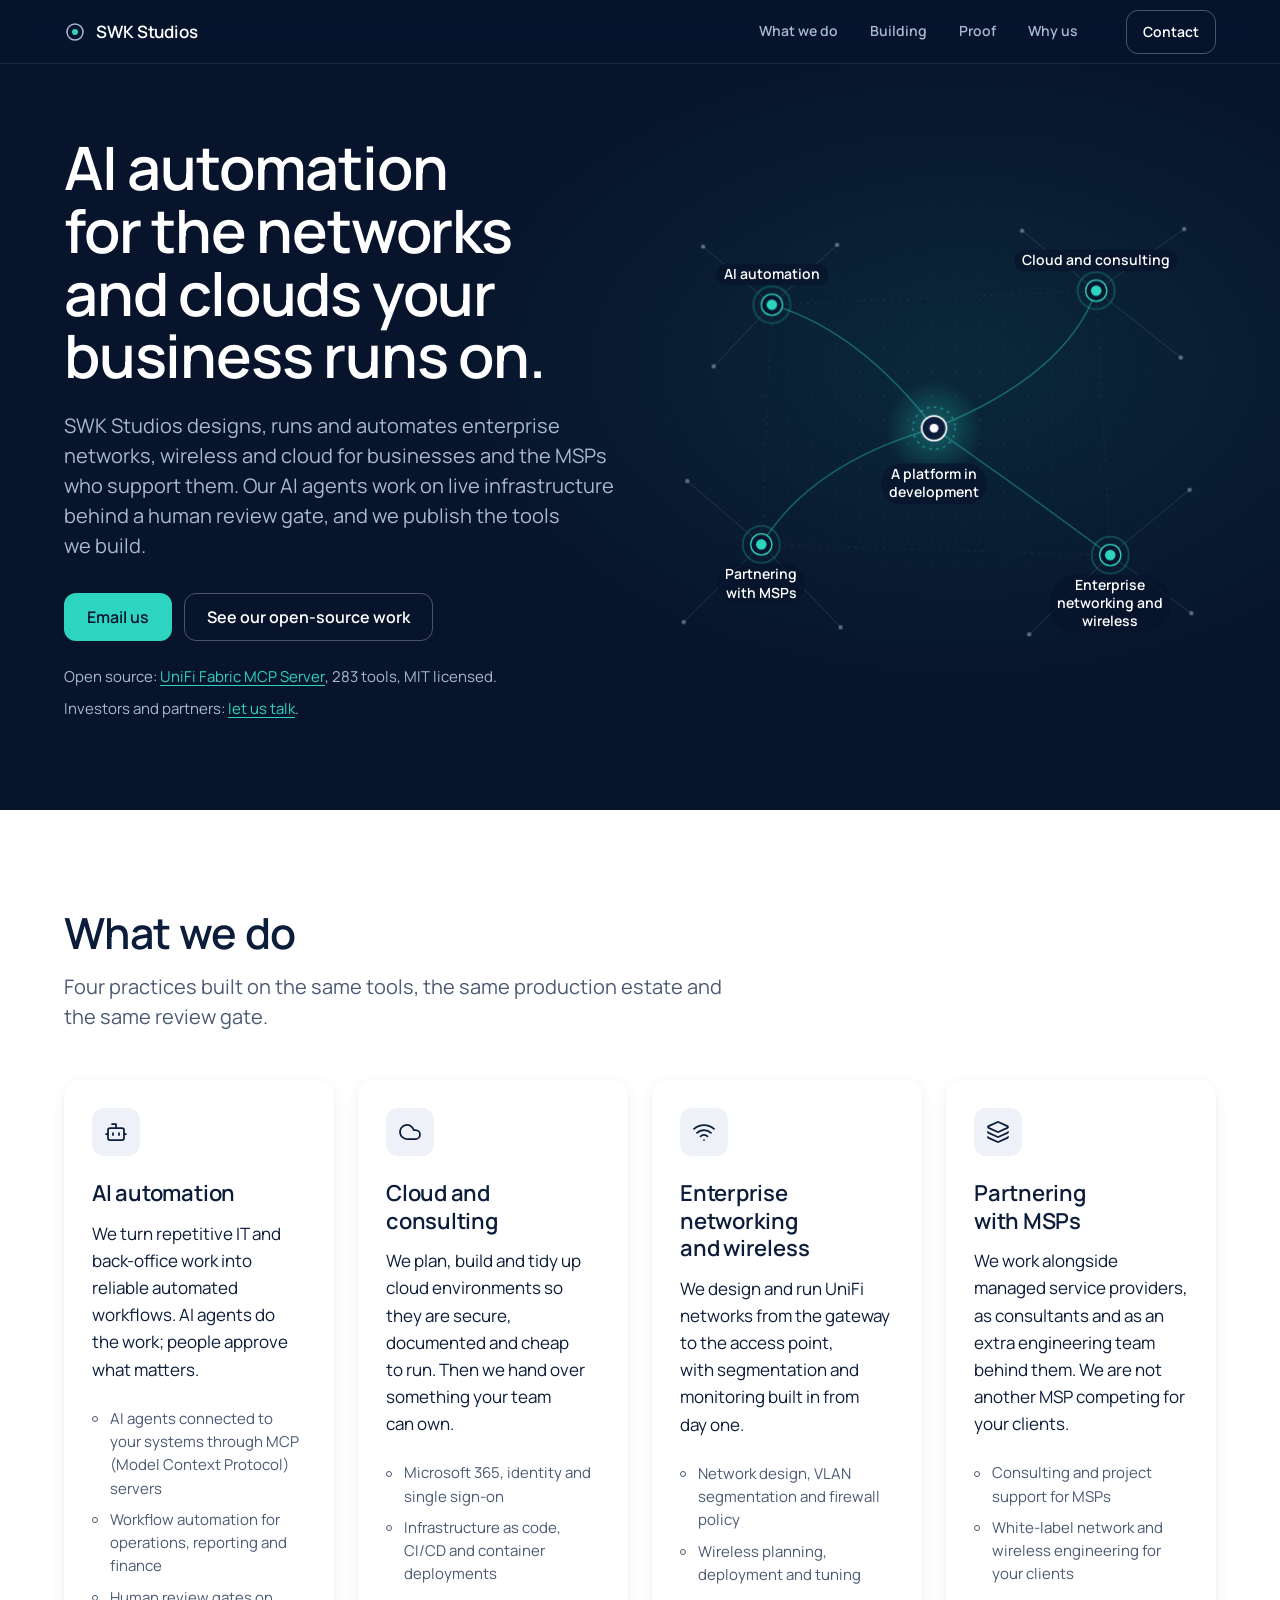
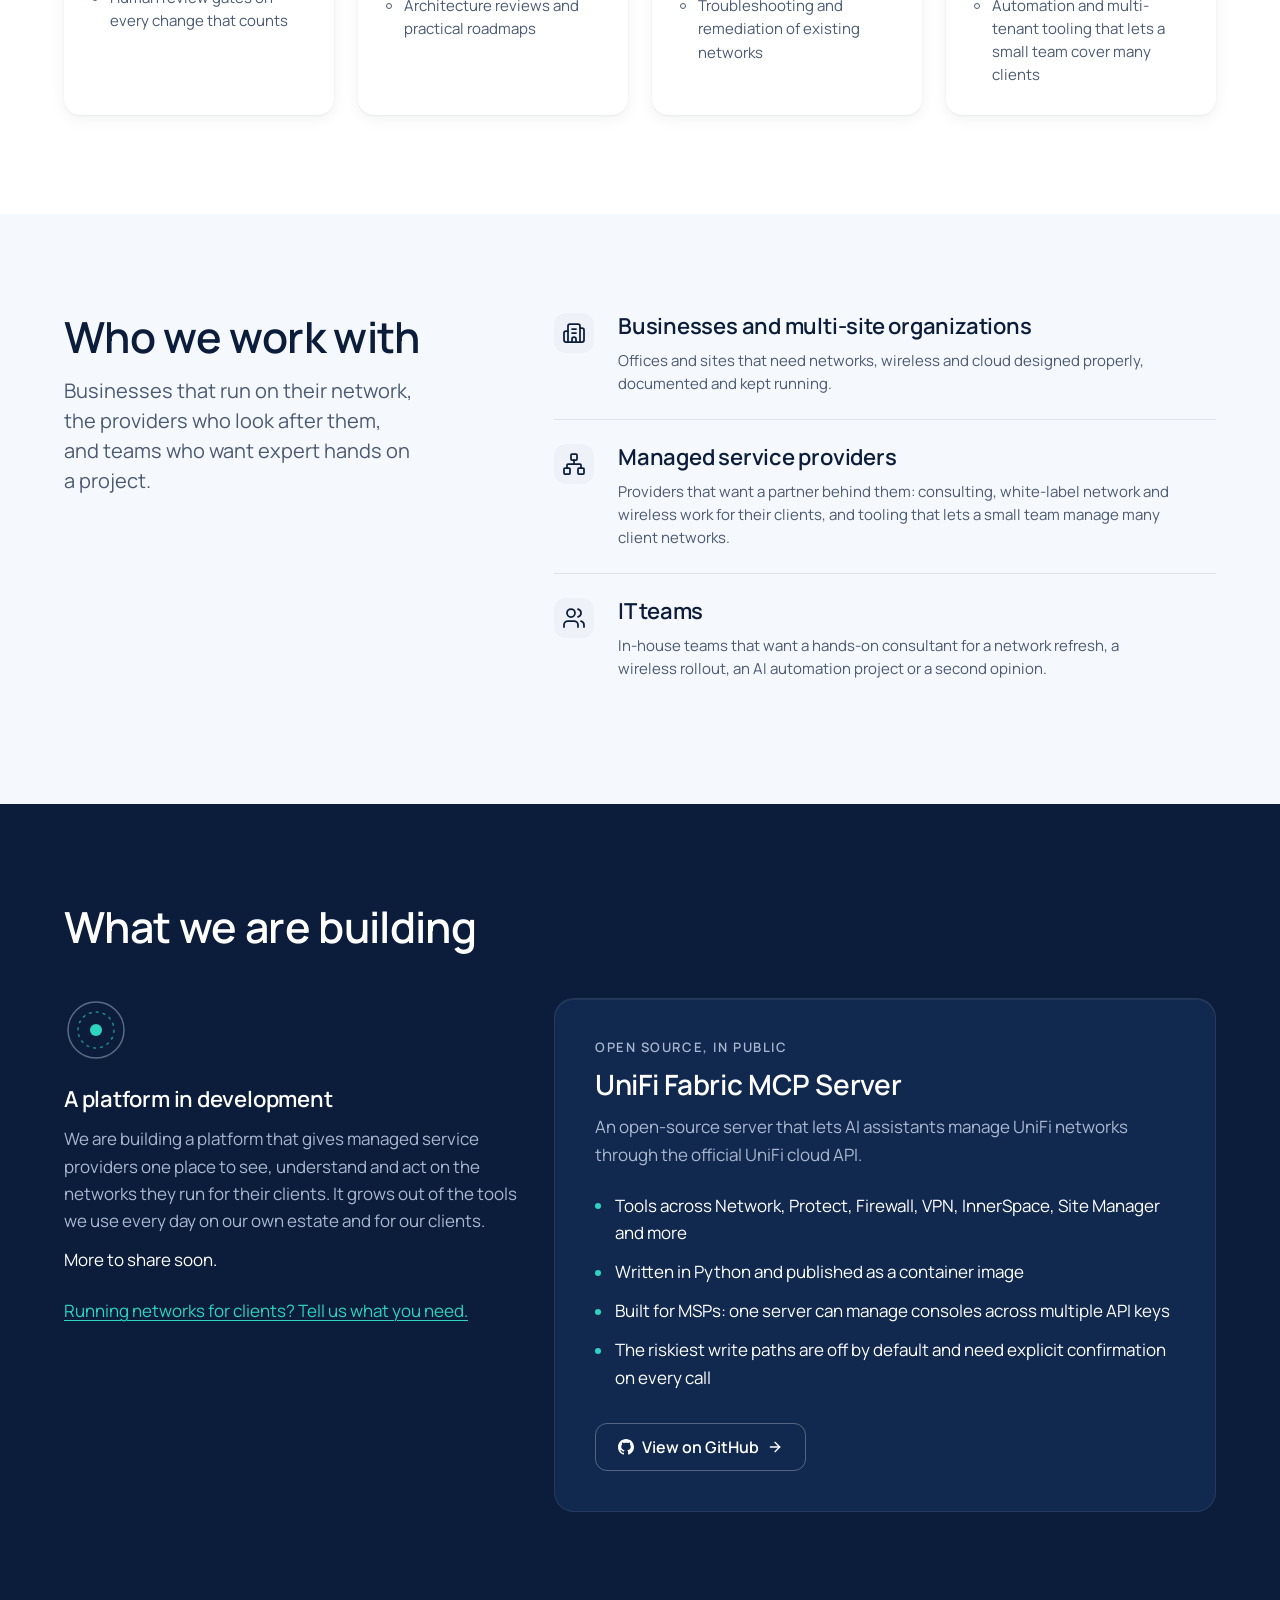
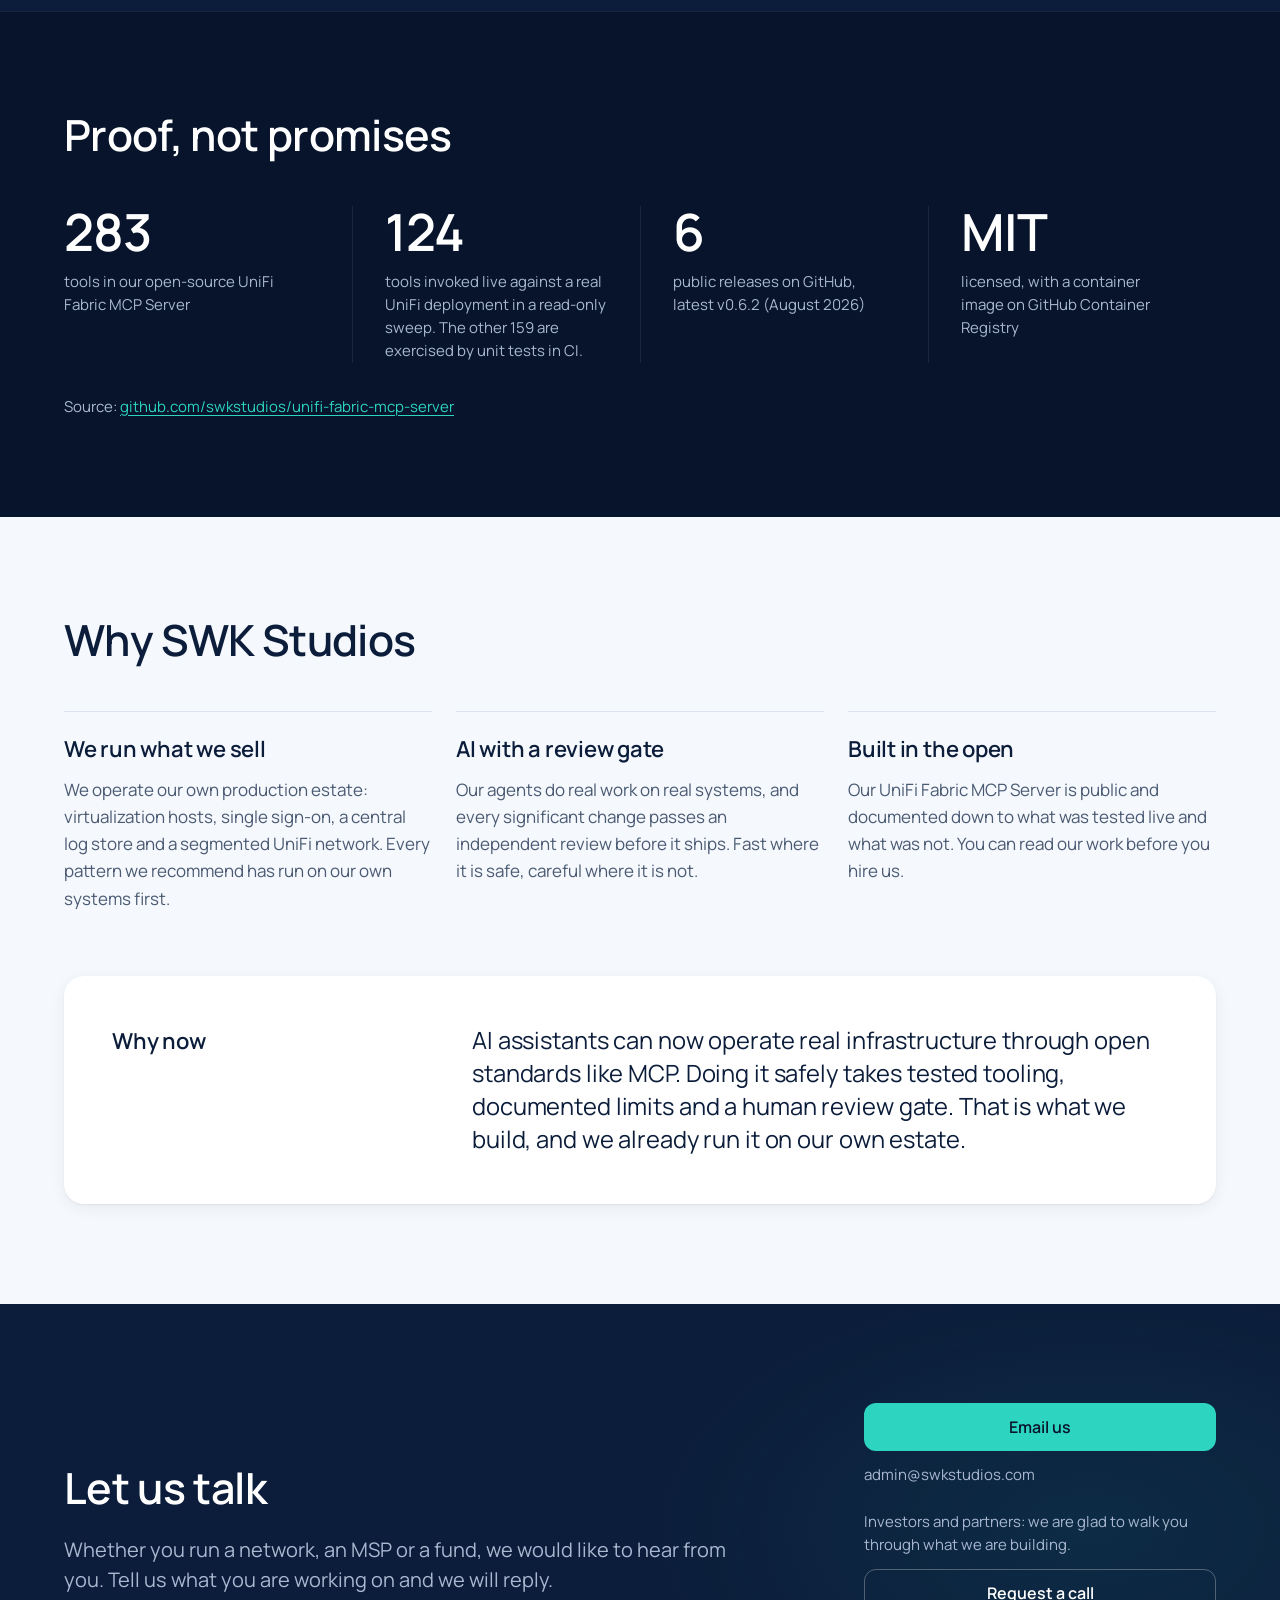
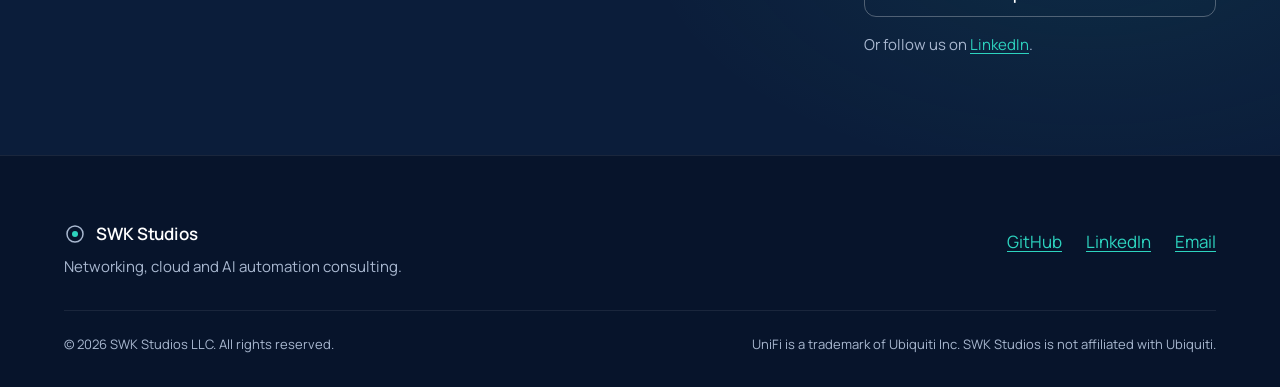
==== commit c7025ce5: "Publish swkstudios.com (source TeknoCentral/swkstudios-site@82fd924, site/)" ====
--- a/index.html
+++ b/index.html
@@ -4,8 +4,8 @@
   <meta charset="utf-8">
   <meta name="viewport" content="width=device-width, initial-scale=1">
   <meta http-equiv="Content-Security-Policy" content="default-src 'self'; img-src 'self' data:; style-src 'self'; script-src 'self'; font-src 'self'; base-uri 'none'; form-action 'none'">
-  <title>SWK Studios | AI automation for networks, cloud and managed IT</title>
-  <meta name="description" content="SWK Studios designs, runs and automates enterprise networks, cloud and managed IT, and builds open-source tools that let AI operate infrastructure.">
+  <title>SWK Studios | Networking, cloud and AI automation consulting</title>
+  <meta name="description" content="Minnesota consultancy for enterprise networking and wireless, cloud and identity, and AI automation. We partner with MSPs and publish open-source UniFi tools.">
   <meta name="color-scheme" content="only light">
   <meta name="theme-color" content="#07142B">
   <link rel="canonical" href="https://swkstudios.com/">
@@ -13,14 +13,14 @@
   <meta property="og:site_name" content="SWK Studios">
   <meta property="og:url" content="https://swkstudios.com/">
   <meta property="og:title" content="SWK Studios: AI automation for the networks and clouds you run on">
-  <meta property="og:description" content="Networking, cloud and managed IT, automated with AI agents and built in the open.">
+  <meta property="og:description" content="Minnesota consultancy for enterprise networking and wireless, cloud and identity, and AI automation. We partner with MSPs and publish open-source UniFi tools.">
   <meta property="og:image" content="https://swkstudios.com/og.png">
   <meta property="og:image:width" content="1200">
   <meta property="og:image:height" content="630">
   <meta property="og:image:alt" content="SWK Studios: AI automation for the networks and clouds you run on">
   <meta name="twitter:card" content="summary_large_image">
   <meta name="twitter:title" content="SWK Studios: AI automation for the networks and clouds you run on">
-  <meta name="twitter:description" content="Networking, cloud and managed IT, automated with AI agents and built in the open.">
+  <meta name="twitter:description" content="Minnesota consultancy for enterprise networking and wireless, cloud and identity, and AI automation. We partner with MSPs and publish open-source UniFi tools.">
   <meta name="twitter:image" content="https://swkstudios.com/og.png">
   <meta name="twitter:image:alt" content="SWK Studios: AI automation for the networks and clouds you run on">
   <link rel="icon" href="/favicon.svg" type="image/svg+xml">
@@ -29,6 +29,7 @@
   <link rel="preload" href="/assets/fonts/manrope-600.woff2" as="font" type="font/woff2" crossorigin>
   <link rel="stylesheet" href="/assets/css/site.css">
   <script src="/assets/js/site.js" defer></script>
+  <script type="application/ld+json">{"@context":"https://schema.org","@graph":[{"@type":"Organization","@id":"https://swkstudios.com/#org","name":"SWK Studios","legalName":"SWK Studios LLC","url":"https://swkstudios.com/","logo":"https://swkstudios.com/apple-touch-icon.png","email":"admin@swkstudios.com","address":{"@type":"PostalAddress","addressRegion":"MN","addressCountry":"US"},"sameAs":["https://www.linkedin.com/company/swkstudios","https://github.com/swkstudios"]},{"@type":"SoftwareSourceCode","name":"UniFi Fabric MCP Server","codeRepository":"https://github.com/swkstudios/unifi-fabric-mcp-server","programmingLanguage":"Python","license":"https://opensource.org/licenses/MIT","author":{"@id":"https://swkstudios.com/#org"}}]}</script>
 </head>
 <body>
   <a class="skip-link btn btn--primary" href="#main">Skip to content</a>
@@ -42,8 +43,8 @@
       <ul class="nav-links">
         <li><a class="nav-link" href="#what-we-do">What we do</a></li>
         <li><a class="nav-link" href="#building">Building</a></li>
+        <li><a class="nav-link" href="#proof">Proof</a></li>
         <li><a class="nav-link" href="#why-us">Why us</a></li>
-        <li><a class="nav-link" href="#proof">Proof</a></li>
       </ul>
       <a class="btn btn--secondary btn--sm nav-cta" href="#contact">Contact</a>
     </nav>
@@ -55,15 +56,16 @@
       <div class="wrap grid hero-grid">
         <div class="hero-text">
           <h1 id="hero-title">AI automation for the networks and clouds your business runs on.</h1>
-          <p class="lead hero-sub">SWK Studios designs, operates and automates enterprise networks, cloud systems and managed IT. We put AI agents to work on live infrastructure, and we publish the tools we build.</p>
+          <p class="lead hero-sub">SWK Studios designs, runs and automates enterprise networks, wireless and cloud for businesses and the MSPs who support them. Our AI agents work on live infrastructure behind a human review gate, and we publish the tools we build.</p>
           <div class="cta-row">
             <a class="btn btn--primary" href="mailto:admin@swkstudios.com">Email us</a>
             <a class="btn btn--secondary" href="#open-source">See our open-source work</a>
           </div>
+          <p class="small muted hero-proof">Open source: <a class="link" href="https://github.com/swkstudios/unifi-fabric-mcp-server">UniFi Fabric MCP Server</a>, <span data-stat="tools">283</span> tools, MIT licensed.</p>
           <p class="small hero-investor">Investors and partners: <a class="link" href="mailto:admin@swkstudios.com?subject=Investor%20or%20partner%20introduction">let us talk</a>.</p>
         </div>
         <div class="hero-visual">
-          <div class="topo" role="img" aria-label="Diagram: our four practices, AI automation, cloud and consulting, enterprise networking and wireless, and MSP services and tooling, connected to a platform in development at the centre.">
+          <div class="topo" role="img" aria-label="Diagram: our four practices, AI automation, cloud and consulting, enterprise networking and wireless, and partnering with MSPs, connected to a platform in development at the centre.">
             <svg class="topo-svg" viewBox="0 0 640 520" preserveAspectRatio="xMidYMid meet" aria-hidden="true" focusable="false">
               <defs>
                 <radialGradient id="topo-halo">
@@ -134,7 +136,7 @@
             <span class="topo-label topo-label--ai" aria-hidden="true">AI automation</span>
             <span class="topo-label topo-label--cloud" aria-hidden="true"><span class="lbl-full">Cloud and consulting</span><span class="lbl-short">Cloud</span></span>
             <span class="topo-label topo-label--net" aria-hidden="true"><span class="lbl-full">Enterprise <br>networking and <br>wireless</span><span class="lbl-short">Networking</span></span>
-            <span class="topo-label topo-label--msp" aria-hidden="true"><span class="lbl-full">MSP services <br>and tooling</span><span class="lbl-short">MSP</span></span>
+            <span class="topo-label topo-label--msp" aria-hidden="true"><span class="lbl-full">Partnering <br>with MSPs</span><span class="lbl-short">MSP</span></span>
           </div>
         </div>
       </div>
@@ -144,7 +146,7 @@
       <div class="wrap">
         <header class="sec-head">
           <h2 id="what-we-do-title">What we do</h2>
-          <p class="lead muted">Four practices, one team. Each one feeds the others.</p>
+          <p class="lead muted">Four practices built on the same tools, the same production estate and the same review gate.</p>
         </header>
         <div class="pillars-grid">
           <article class="card">
@@ -179,15 +181,38 @@
           </article>
           <article class="card">
             <div class="icon-tile"><svg class="icon" viewBox="0 0 24 24" aria-hidden="true" focusable="false"><path d="M12.83 2.18a2 2 0 0 0-1.66 0L2.6 6.08a1 1 0 0 0 0 1.83l8.58 3.91a2 2 0 0 0 1.66 0l8.58-3.9a1 1 0 0 0 0-1.83z"/><path d="M2 12a1 1 0 0 0 .58.91l8.6 3.91a2 2 0 0 0 1.65 0l8.58-3.9A1 1 0 0 0 22 12"/><path d="M2 17a1 1 0 0 0 .58.91l8.6 3.91a2 2 0 0 0 1.65 0l8.58-3.9A1 1 0 0 0 22 17"/></svg></div>
-            <h3>MSP services and MSP tooling</h3>
-            <p>We deliver managed IT for businesses, and we build the tools that make managed IT faster to deliver at scale.</p>
+            <h3>Partnering with MSPs</h3>
+            <p>We work alongside managed service providers, as consultants and as an extra engineering team behind them. We are not another MSP competing for your clients.</p>
             <ul class="ring-list">
-              <li>Ongoing managed IT support and monitoring</li>
-              <li>Multi-site and multi-tenant management tooling</li>
-              <li>Automation that lets a small team cover a large estate</li>
-            </ul>
-          </article>
-        </div>
+              <li>Consulting and project support for MSPs</li>
+              <li>White-label network and wireless engineering for your clients</li>
+              <li>Automation and multi-tenant tooling that lets a small team cover many clients</li>
+            </ul>
+          </article>
+        </div>
+      </div>
+    </section>
+
+    <section id="who" class="band band--light band--mist" data-nav="what-we-do" aria-labelledby="who-title">
+      <div class="wrap grid who-grid">
+        <header class="who-head">
+          <h2 id="who-title">Who we work with</h2>
+          <p class="lead muted">Businesses that run on their network, the providers who look after them, and teams who want expert hands on a project.</p>
+        </header>
+        <ul class="who-list">
+          <li class="who-row">
+            <div class="icon-tile icon-tile--sm"><svg class="icon" viewBox="0 0 24 24" aria-hidden="true" focusable="false"><path d="M10 12h4"/><path d="M10 8h4"/><path d="M14 21v-3a2 2 0 0 0-4 0v3"/><path d="M6 10H4a2 2 0 0 0-2 2v7a2 2 0 0 0 2 2h16a2 2 0 0 0 2-2V9a2 2 0 0 0-2-2h-2"/><path d="M6 21V5a2 2 0 0 1 2-2h8a2 2 0 0 1 2 2v16"/></svg></div>
+            <div><h3>Businesses and <span class="nowrap">multi-site</span> organizations</h3><p class="small muted">Offices and sites that need networks, wireless and cloud designed properly, documented and kept running.</p></div>
+          </li>
+          <li class="who-row">
+            <div class="icon-tile icon-tile--sm"><svg class="icon" viewBox="0 0 24 24" aria-hidden="true" focusable="false"><rect x="16" y="16" width="6" height="6" rx="1"/><rect x="2" y="16" width="6" height="6" rx="1"/><rect x="9" y="2" width="6" height="6" rx="1"/><path d="M5 16v-3a1 1 0 0 1 1-1h12a1 1 0 0 1 1 1v3"/><path d="M12 12V8"/></svg></div>
+            <div><h3>Managed service providers</h3><p class="small muted">Providers that want a partner behind them: consulting, white-label network and wireless work for their clients, and tooling that lets a small team manage many client networks.</p></div>
+          </li>
+          <li class="who-row">
+            <div class="icon-tile icon-tile--sm"><svg class="icon" viewBox="0 0 24 24" aria-hidden="true" focusable="false"><path d="M16 21v-2a4 4 0 0 0-4-4H6a4 4 0 0 0-4 4v2"/><path d="M16 3.128a4 4 0 0 1 0 7.744"/><path d="M22 21v-2a4 4 0 0 0-3-3.870"/><circle cx="9" cy="7" r="4"/></svg></div>
+            <div><h3>IT teams</h3><p class="small muted">In-house teams that want a hands-on consultant for a network refresh, a wireless rollout, an AI automation project or a second opinion.</p></div>
+          </li>
+        </ul>
       </div>
     </section>
 
@@ -202,7 +227,7 @@
             <h3>A platform in development</h3>
             <p class="muted">We are building a platform that gives managed service providers one place to see, understand and act on the networks they run for their clients. It grows out of the tools we use every day on our own estate and for our clients.</p>
             <p class="strong-white">More to share soon.</p>
-            <p class="teaser-cta"><a class="link" href="mailto:admin@swkstudios.com?subject=Platform">Running networks for clients? Tell us what you need.</a></p>
+            <p class="teaser-cta"><a class="link" href="mailto:admin@swkstudios.com?subject=Platform%20interest">Running networks for clients? Tell us what you need.</a></p>
           </div>
           <article id="open-source" class="oss-card" aria-labelledby="oss-title">
             <p class="overline">Open source, in public</p>
@@ -212,7 +237,7 @@
               <li>Tools across Network, Protect, Firewall, VPN, InnerSpace, Site Manager and more</li>
               <li>Written in Python and published as a container image</li>
               <li>Built for MSPs: one server can manage consoles across multiple API keys</li>
-              <li>Write actions are gated, and the riskiest ones ask for explicit confirmation</li>
+              <li>The riskiest write paths are off by default and need explicit confirmation on every call</li>
             </ul>
             <a class="btn btn--secondary btn--gh" href="https://github.com/swkstudios/unifi-fabric-mcp-server">
               <svg class="btn-icon" width="16" height="16" viewBox="0 0 16 16" aria-hidden="true" focusable="false"><path fill="currentColor" d="M6.766 11.328c-2.063-.25-3.516-1.734-3.516-3.656 0-.781.281-1.625.75-2.188-.203-.515-.172-1.609.063-2.062.625-.078 1.468.25 1.968.703.594-.187 1.219-.281 1.985-.281.765 0 1.39.094 1.953.265.484-.437 1.344-.765 1.969-.687.218.422.25 1.515.046 2.047.5.593.766 1.39.766 2.203 0 1.922-1.453 3.375-3.547 3.640.531.344.89 1.094.89 1.954v1.625c0 .468.391.734.86.547C13.781 14.359 16 11.53 16 8.030 16 3.610 12.406 0 7.984 0 3.563 0 0 3.610 0 8.031a7.880 7.880 0 0 0 5.172 7.422c.422.156.828-.125.828-.547v-1.250c-.219.094-.5.156-.75.156-1.031 0-1.640-.562-2.078-1.609-.172-.422-.360-.672-.719-.719-.187-.015-.25-.093-.25-.187 0-.188.313-.328.625-.328.453 0 .844.281 1.250.860.313.452.640.655 1.031.655s.641-.140 1-.5c.266-.265.470-.5.657-.656"/></svg>
@@ -224,6 +249,21 @@
       </div>
     </section>
 
+    <section id="proof" class="band band--dark band--navy950" aria-labelledby="proof-title">
+      <div class="wrap">
+        <header class="sec-head">
+          <h2 id="proof-title">Proof, not promises</h2>
+        </header>
+        <dl class="stats">
+          <div class="stat"><dt class="stat-fig" data-stat="tools">283</dt><dd class="stat-label">tools in our open-source UniFi Fabric MCP Server</dd></div>
+          <div class="stat"><dt class="stat-fig" data-stat="live_verified">124</dt><dd class="stat-label">tools invoked live against a real UniFi deployment in a read-only sweep. The other <span data-stat="unit_tested">159</span> are exercised by unit tests in CI.</dd></div>
+          <div class="stat"><dt class="stat-fig" data-stat="releases">6</dt><dd class="stat-label">public releases on GitHub, latest <span data-stat="latest_version">v0.6.2</span> (<span data-stat="latest_date">August 2026</span>)</dd></div>
+          <div class="stat"><dt class="stat-fig">MIT</dt><dd class="stat-label">licensed, with a container image on GitHub Container Registry</dd></div>
+        </dl>
+        <p class="small muted proof-source">Source: <a class="link" href="https://github.com/swkstudios/unifi-fabric-mcp-server">github.com/swkstudios/unifi-fabric-mcp-server</a></p>
+      </div>
+    </section>
+
     <section id="why-us" class="band band--light band--mist" aria-labelledby="why-us-title">
       <div class="wrap">
         <header class="sec-head">
@@ -245,46 +285,8 @@
         </div>
         <div class="grid why-now">
           <h3>Why now</h3>
-          <p class="lead">AI assistants can now operate real infrastructure through open standards like MCP. Most networks and most managed service providers are not ready for that. We are building the bridge, and we are already using it.</p>
-        </div>
-      </div>
-    </section>
-
-    <section id="proof" class="band band--dark band--navy950" aria-labelledby="proof-title">
-      <div class="wrap">
-        <header class="sec-head">
-          <h2 id="proof-title">Proof, not promises</h2>
-        </header>
-        <dl class="stats">
-          <div class="stat"><dt class="stat-fig">283</dt><dd class="stat-label">tools in our open-source UniFi Fabric MCP Server</dd></div>
-          <div class="stat"><dt class="stat-fig">124</dt><dd class="stat-label">tools verified live against a real UniFi deployment. The rest are covered by unit tests in CI.</dd></div>
-          <div class="stat"><dt class="stat-fig">6</dt><dd class="stat-label">public releases on GitHub, latest v0.6.2 (August 2026)</dd></div>
-          <div class="stat"><dt class="stat-fig">MIT</dt><dd class="stat-label">licensed, with a container image on GitHub Container Registry</dd></div>
-        </dl>
-        <p class="small muted proof-source">Source: <a class="link" href="https://github.com/swkstudios/unifi-fabric-mcp-server">github.com/swkstudios/unifi-fabric-mcp-server</a></p>
-      </div>
-    </section>
-
-    <section id="who" class="band band--light band--white" aria-labelledby="who-title">
-      <div class="wrap grid who-grid">
-        <header class="who-head">
-          <h2 id="who-title">Who we work with</h2>
-          <p class="lead muted">Businesses that run on their network, the providers who look after them, and teams who want expert hands on a project.</p>
-        </header>
-        <ul class="who-list">
-          <li class="who-row">
-            <div class="icon-tile icon-tile--sm"><svg class="icon" viewBox="0 0 24 24" aria-hidden="true" focusable="false"><path d="M10 12h4"/><path d="M10 8h4"/><path d="M14 21v-3a2 2 0 0 0-4 0v3"/><path d="M6 10H4a2 2 0 0 0-2 2v7a2 2 0 0 0 2 2h16a2 2 0 0 0 2-2V9a2 2 0 0 0-2-2h-2"/><path d="M6 21V5a2 2 0 0 1 2-2h8a2 2 0 0 1 2 2v16"/></svg></div>
-            <div><h3>Businesses and <span class="nowrap">multi-site</span> organizations</h3><p class="small muted">Offices and sites that need networks, wireless and cloud designed properly, documented and kept running.</p></div>
-          </li>
-          <li class="who-row">
-            <div class="icon-tile icon-tile--sm"><svg class="icon" viewBox="0 0 24 24" aria-hidden="true" focusable="false"><rect x="16" y="16" width="6" height="6" rx="1"/><rect x="2" y="16" width="6" height="6" rx="1"/><rect x="9" y="2" width="6" height="6" rx="1"/><path d="M5 16v-3a1 1 0 0 1 1-1h12a1 1 0 0 1 1 1v3"/><path d="M12 12V8"/></svg></div>
-            <div><h3>Managed service providers</h3><p class="small muted">We take on network and wireless work for MSPs and their clients, and we build the tooling that lets a small team manage many client networks.</p></div>
-          </li>
-          <li class="who-row">
-            <div class="icon-tile icon-tile--sm"><svg class="icon" viewBox="0 0 24 24" aria-hidden="true" focusable="false"><path d="M16 21v-2a4 4 0 0 0-4-4H6a4 4 0 0 0-4 4v2"/><path d="M16 3.128a4 4 0 0 1 0 7.744"/><path d="M22 21v-2a4 4 0 0 0-3-3.870"/><circle cx="9" cy="7" r="4"/></svg></div>
-            <div><h3>IT teams</h3><p class="small muted">In-house teams that want a hands-on consultant for a network refresh, a wireless rollout, an AI automation project or a second opinion.</p></div>
-          </li>
-        </ul>
+          <p class="lead">AI assistants can now operate real infrastructure through open standards like MCP. Doing it safely takes tested tooling, documented limits and a human review gate. That is what we build, and we already run it on our own estate.</p>
+        </div>
       </div>
     </section>
 
@@ -298,7 +300,7 @@
           <a class="btn btn--primary btn--block" href="mailto:admin@swkstudios.com">Email us</a>
           <p class="small muted contact-address">admin@swkstudios.com</p>
           <p class="small muted contact-investor">Investors and partners: we are glad to walk you through what we are building.</p>
-          <a class="btn btn--secondary btn--block" href="mailto:admin@swkstudios.com?subject=Call%20request">Book a call</a>
+          <a class="btn btn--secondary btn--block" href="mailto:admin@swkstudios.com?subject=Call%20request">Request a call</a>
           <p class="small muted contact-social">Or follow us on <a class="link" href="https://www.linkedin.com/company/swkstudios">LinkedIn</a>.</p>
         </div>
       </div>
@@ -314,7 +316,7 @@
             <svg class="brand-mark" width="22" height="22" viewBox="0 0 22 22" aria-hidden="true" focusable="false"><circle cx="11" cy="11" r="8" fill="none" stroke="#A9B8D0" stroke-width="1.5"/><circle cx="11" cy="11" r="3" fill="#2DD4BF"/></svg>
             <span class="brand-name">SWK Studios</span>
           </p>
-          <p class="small muted">AI automation, cloud, networking and managed IT.</p>
+          <p class="small muted">Networking, cloud and AI automation consulting.</p>
         </div>
         <ul class="footer-links">
           <li><a class="link" href="https://github.com/swkstudios">GitHub</a></li>
--- a/assets/css/site.css
+++ b/assets/css/site.css
@@ -150,6 +150,9 @@
 .band--mist { background: var(--mist-50); }
 .band--navy900 { background: var(--navy-900); }
 .band--navy950 { background: var(--navy-950); }
+/* Two dark bands in a row (Building, Proof): the 1.09:1 tone step alone is too faint on
+   uncalibrated panels, so add the same hairline the footer uses. */
+.band--dark + .band--dark { border-top: 1px solid var(--line-dark); }
 
 .sec-head { display: grid; gap: var(--s4); margin-bottom: var(--head-gap); }
 
@@ -255,6 +258,8 @@
 .hero-grid { align-items: center; row-gap: var(--s8); }
 .hero-sub { margin-top: var(--s5); color: var(--muted); }
 .cta-row { display: flex; flex-wrap: wrap; gap: var(--s3); margin-top: var(--s6); }
+.hero-proof { margin-top: var(--s5); color: var(--muted); }
+.hero-proof + .hero-investor { margin-top: var(--s2); }
 .hero-investor { margin-top: var(--s4); color: var(--muted); }
 .hero-visual { position: relative; width: 100%; max-width: 36rem; justify-self: center; }
 .hero-visual::before {
@@ -416,7 +421,7 @@
 .stats { display: grid; grid-template-columns: 1fr; }
 .stat { display: grid; grid-template-columns: 7rem 1fr; align-items: baseline; gap: var(--s4); padding-block: var(--s5); border-top: 1px solid var(--line-dark); }
 .stat:first-child { border-top: 0; padding-top: 0; }
-.stat-fig { font-size: var(--fs-stat); line-height: 1; font-weight: 600; letter-spacing: -0.02em; font-variant-numeric: tabular-nums; color: var(--white); }
+.stat-fig { font-size: var(--fs-stat); line-height: 1; font-weight: 600; letter-spacing: -0.02em; font-variant-numeric: proportional-nums; color: var(--white); }
 .stat-label { font-size: var(--fs-small); line-height: 1.55; color: var(--muted); max-width: 28ch; }
 @media (min-width: 640px) {
   .stats { grid-template-columns: repeat(2, minmax(0, 1fr)); }
@@ -490,7 +495,7 @@
     background: #fff !important; color: #000 !important; box-shadow: none !important;
   }
   .band--dark, .band--light, .site-header { --muted: #333; --link: #000; }
-  .muted, .stat-label, .footer-legal, .overline, .hero-sub, .hero-investor { color: #333 !important; }
+  .muted, .stat-label, .footer-legal, .overline, .hero-sub, .hero-investor, .hero-proof { color: #333 !important; }
   h1, h2, h3, .stat-fig, .teaser .strong-white, .why-now .lead { color: #000 !important; }
   .site-header, .skip-link, .hero-visual, .core-glyph, .btn-icon { display: none !important; }
   .band { padding-block: 0 1.5rem; }
@@ -500,19 +505,24 @@
   .sec-head { margin-bottom: 1rem; }
   .card, .oss-card, .why-now { border: 1px solid #ccc; padding: 1rem; }
   .pillars-grid { gap: 0.75rem; }
+  .card .icon-tile { width: 32px; height: 32px; }
+  .card h3 { margin-top: 0.75rem; }
+  .card .ring-list { margin-top: 0.75rem; }
   .card, .stat, .who-row, .why-item, .oss-card, .why-now { break-inside: avoid; }
-  h2, h3 { break-after: avoid; }
+  h2, h3, .sec-head, .who-head { break-after: avoid; page-break-after: avoid; }
   .btn { display: inline; height: auto; min-height: 0; padding: 0; border: 0; background: none !important; color: #000 !important; text-decoration: underline; }
+  .oss-card .btn { display: block; width: fit-content; margin-top: 1.25rem; }
+  .dot-list li::before { background: none; border: 1.5px solid #000; }
   .brand { color: #000 !important; }
   .footer-row { display: block; }
   .footer-links { flex-wrap: wrap; gap: 0.25rem 1.5rem; margin-top: 0.75rem; }
   .footer-links .link { display: inline; min-height: 0; }
   .contact-actions { max-width: none; }
   .stat, .stat:nth-child(n) { border-color: #ccc; }
-  a[href^="http"]::after, a[href^="mailto"]::after {
+  a[href^="http"]::after {
     content: " (" attr(href) ")"; position: static; transform: none; width: auto; height: auto; min-width: 0;
     font-size: 0.85em; color: #333; word-break: break-all;
   }
-  .btn--sm::after, .proof-source a::after { content: none; }
+  .btn--sm::after, .proof-source a::after, a[href^="mailto"]::after { content: none; }
   .topo, .topo * { animation: none !important; }
 }
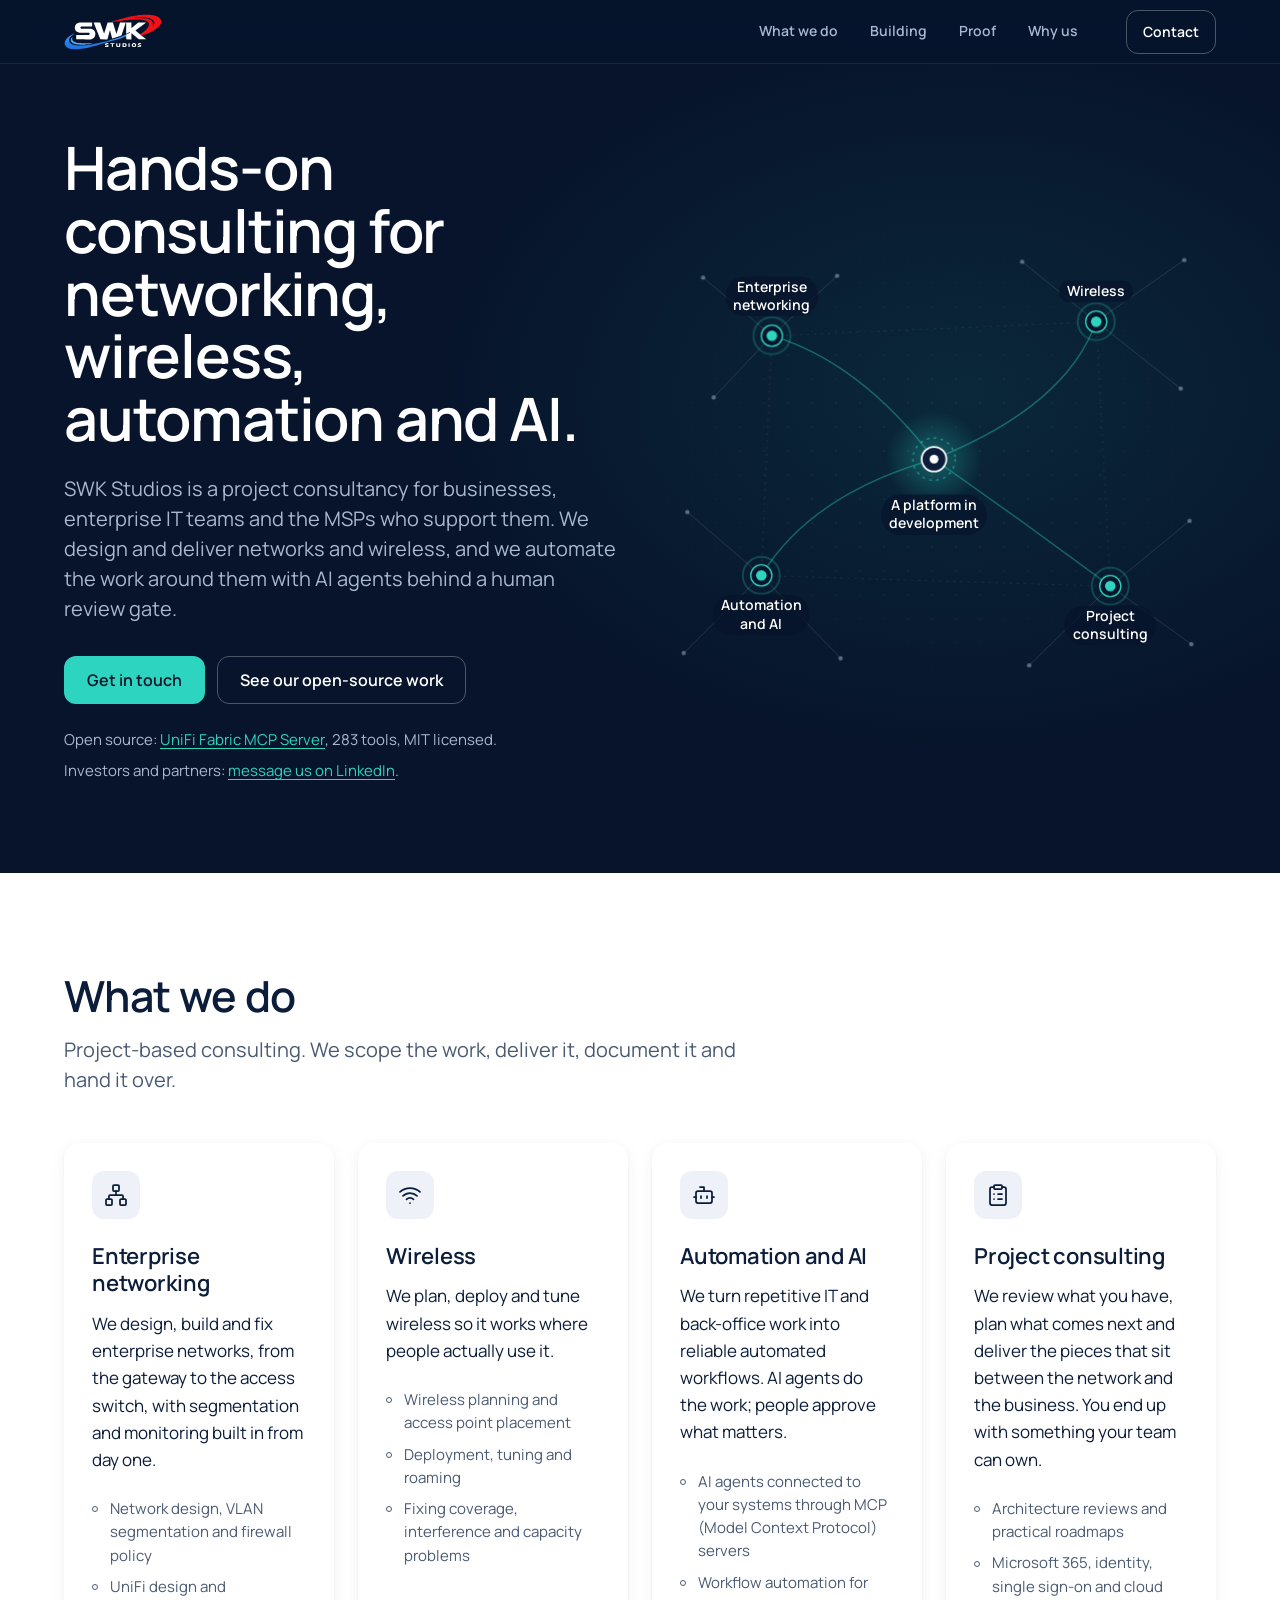
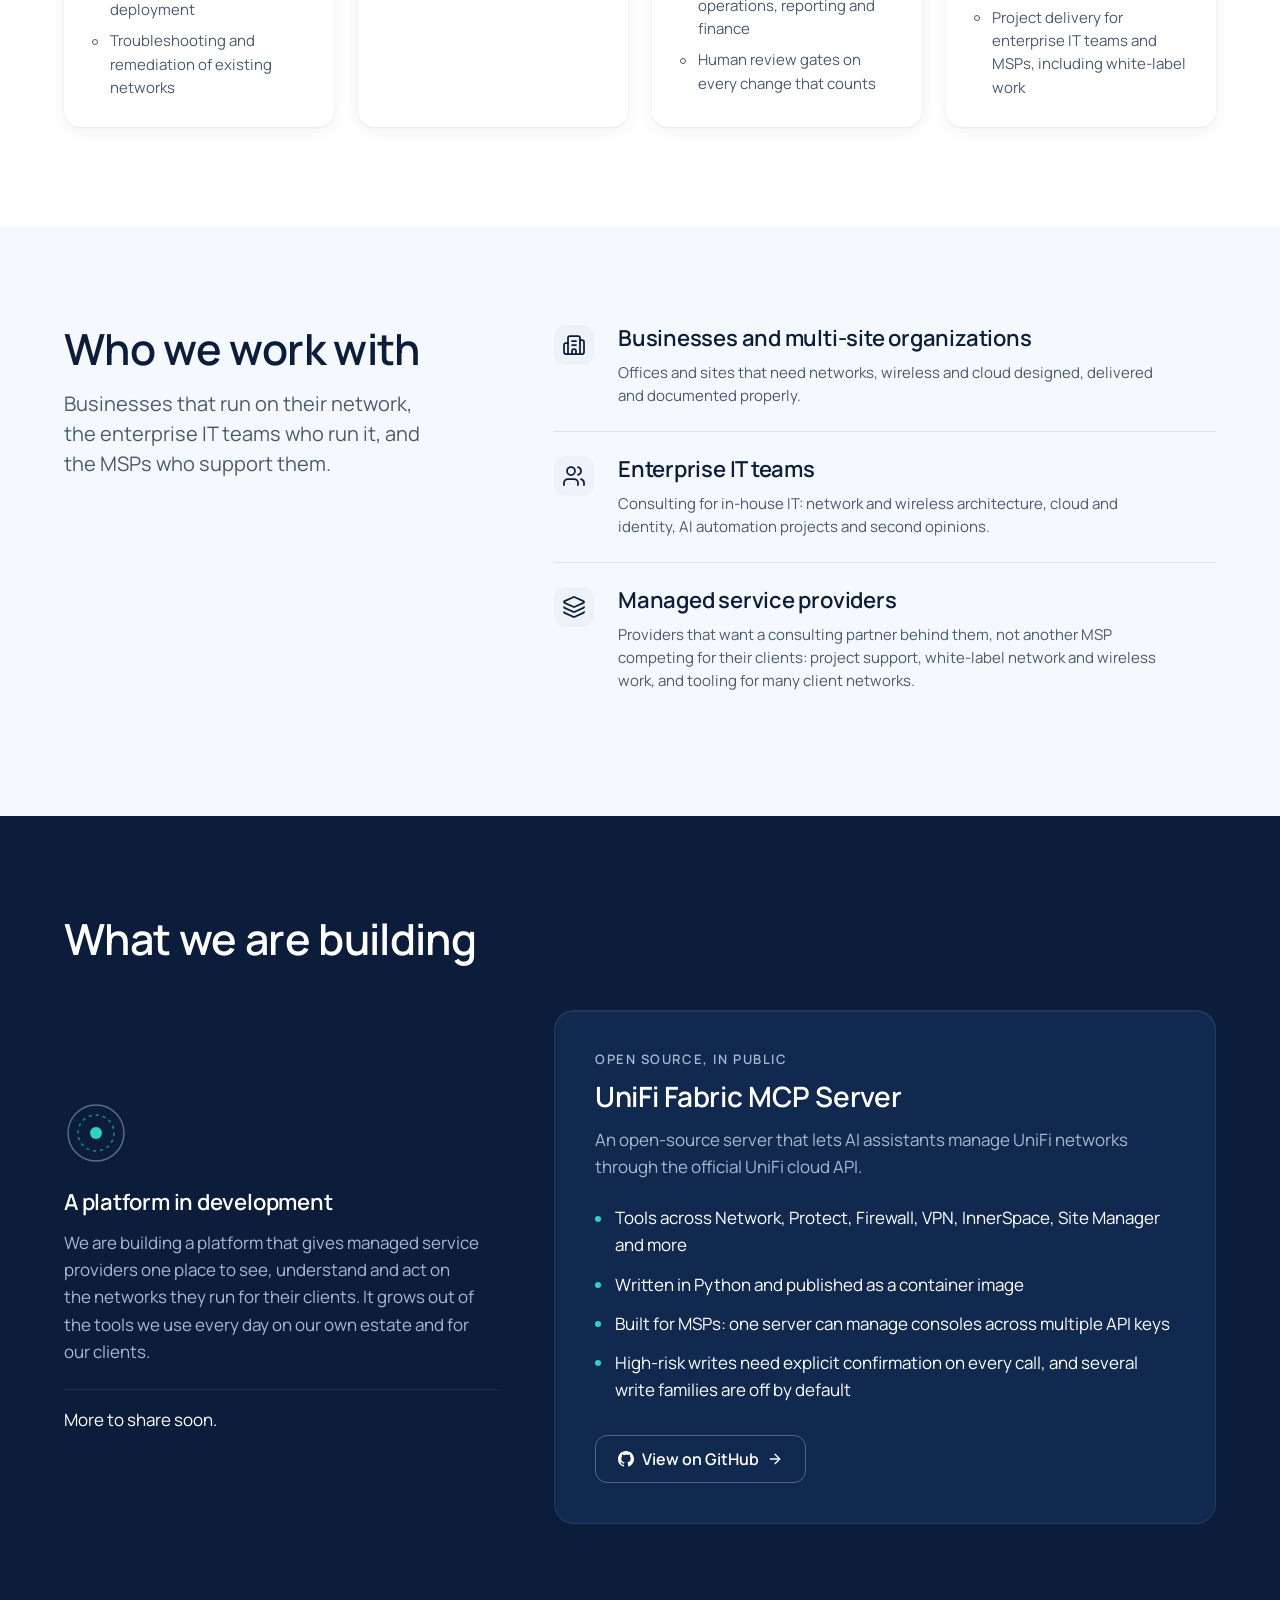
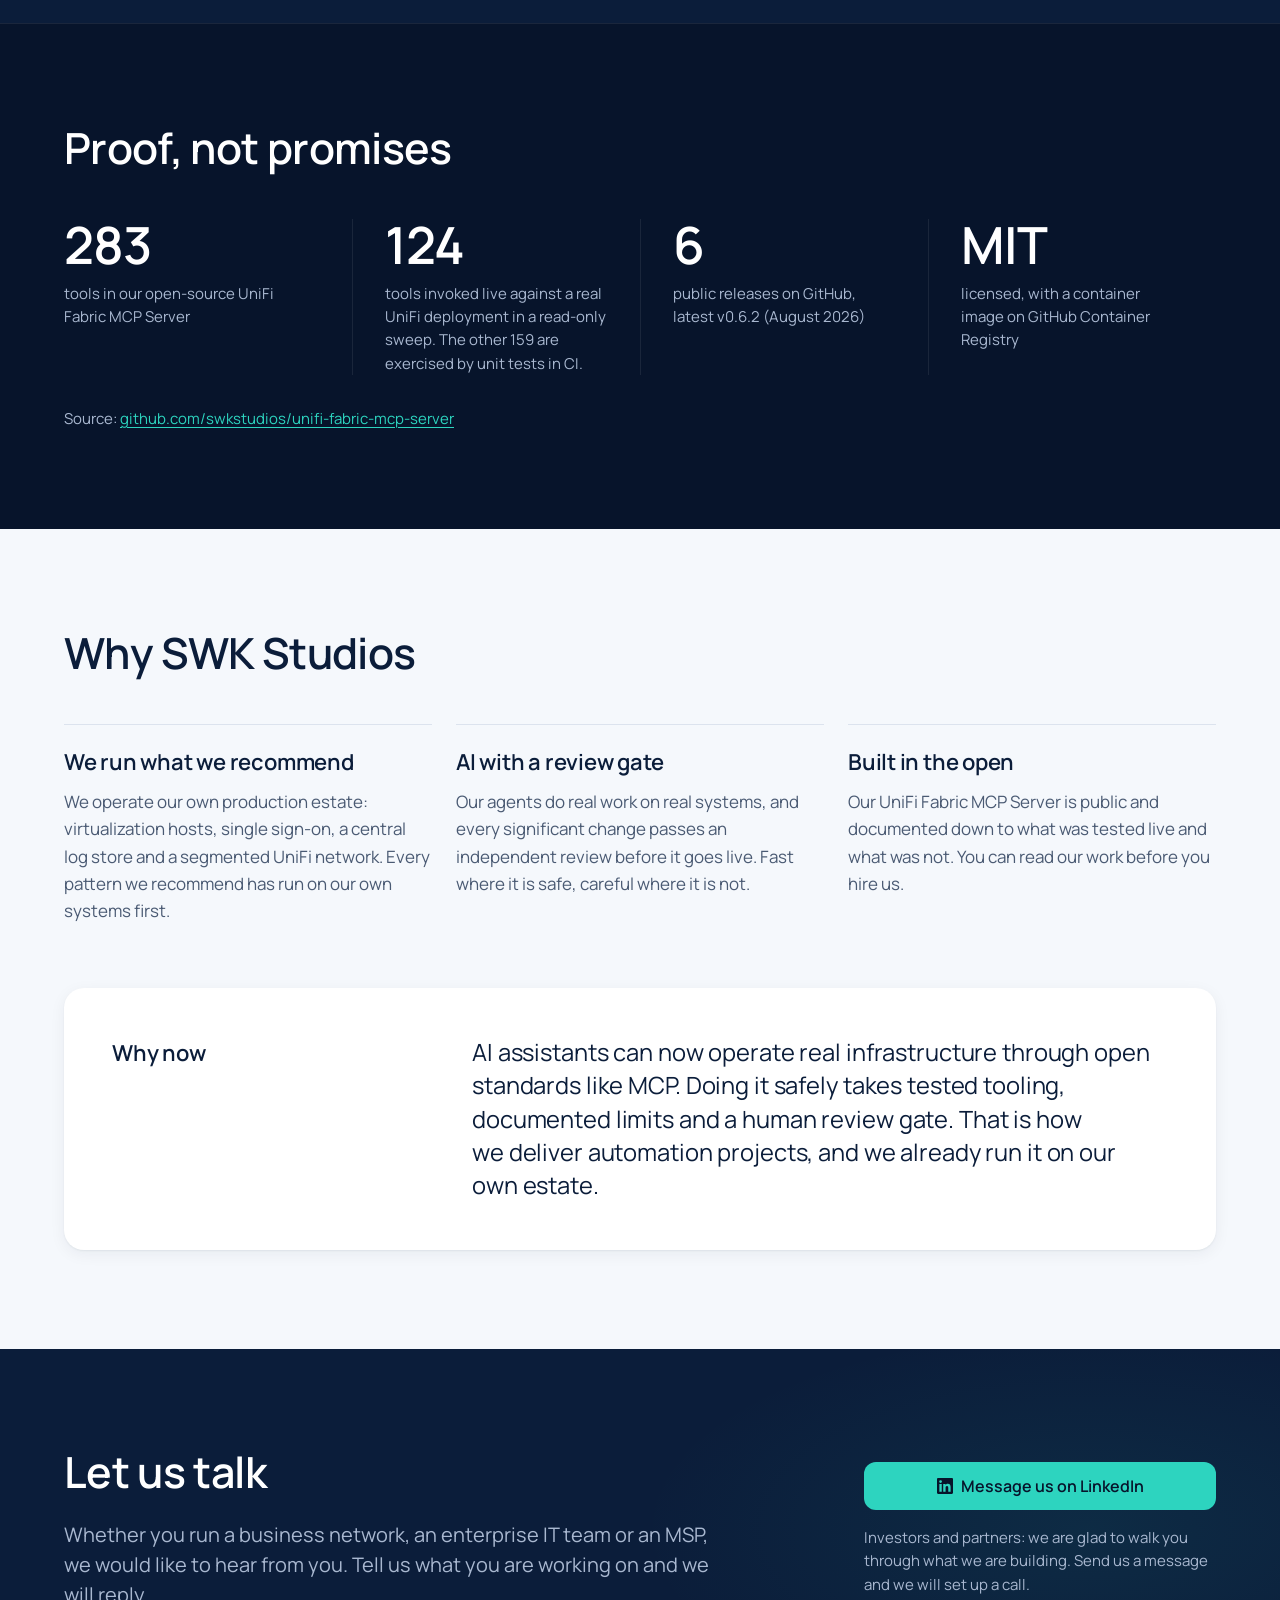
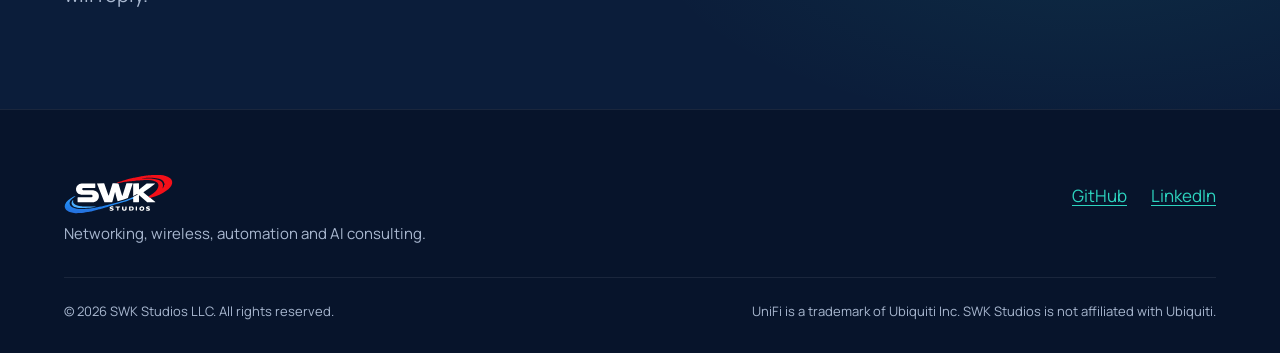
==== commit f248282e: "Publish swkstudios.com (source TeknoCentral/swkstudios-site@17bb1a4); Pages workflow pending workflo" ====
--- a/index.html
+++ b/index.html
@@ -3,33 +3,34 @@
 <head>
   <meta charset="utf-8">
   <meta name="viewport" content="width=device-width, initial-scale=1">
-  <meta http-equiv="Content-Security-Policy" content="default-src 'self'; img-src 'self' data:; style-src 'self'; script-src 'self'; font-src 'self'; base-uri 'none'; form-action 'none'">
-  <title>SWK Studios | Networking, cloud and AI automation consulting</title>
-  <meta name="description" content="Minnesota consultancy for enterprise networking and wireless, cloud and identity, and AI automation. We partner with MSPs and publish open-source UniFi tools.">
+  <meta http-equiv="Content-Security-Policy" content="default-src 'self'; img-src 'self' data:; style-src 'self'; script-src 'self'; font-src 'self'; object-src 'none'; base-uri 'none'; form-action 'none'">
+  <meta name="referrer" content="strict-origin-when-cross-origin">
+  <title>SWK Studios | Network, wireless, automation, AI consulting</title>
+  <meta name="description" content="Minnesota consultancy for networking, wireless, automation and AI projects. We work with businesses, enterprise IT teams and MSPs.">
   <meta name="color-scheme" content="only light">
   <meta name="theme-color" content="#07142B">
   <link rel="canonical" href="https://swkstudios.com/">
   <meta property="og:type" content="website">
   <meta property="og:site_name" content="SWK Studios">
   <meta property="og:url" content="https://swkstudios.com/">
-  <meta property="og:title" content="SWK Studios: AI automation for the networks and clouds you run on">
-  <meta property="og:description" content="Minnesota consultancy for enterprise networking and wireless, cloud and identity, and AI automation. We partner with MSPs and publish open-source UniFi tools.">
+  <meta property="og:title" content="SWK Studios | Network, wireless, automation, AI consulting">
+  <meta property="og:description" content="Minnesota consultancy for networking, wireless, automation and AI projects. We work with businesses, enterprise IT teams and MSPs.">
   <meta property="og:image" content="https://swkstudios.com/og.png">
   <meta property="og:image:width" content="1200">
   <meta property="og:image:height" content="630">
-  <meta property="og:image:alt" content="SWK Studios: AI automation for the networks and clouds you run on">
+  <meta property="og:image:alt" content="SWK Studios: hands-on consulting for networking, wireless, automation and AI">
   <meta name="twitter:card" content="summary_large_image">
-  <meta name="twitter:title" content="SWK Studios: AI automation for the networks and clouds you run on">
-  <meta name="twitter:description" content="Minnesota consultancy for enterprise networking and wireless, cloud and identity, and AI automation. We partner with MSPs and publish open-source UniFi tools.">
+  <meta name="twitter:title" content="SWK Studios | Network, wireless, automation, AI consulting">
+  <meta name="twitter:description" content="Minnesota consultancy for networking, wireless, automation and AI projects. We work with businesses, enterprise IT teams and MSPs.">
   <meta name="twitter:image" content="https://swkstudios.com/og.png">
-  <meta name="twitter:image:alt" content="SWK Studios: AI automation for the networks and clouds you run on">
+  <meta name="twitter:image:alt" content="SWK Studios: hands-on consulting for networking, wireless, automation and AI">
   <link rel="icon" href="/favicon.svg" type="image/svg+xml">
   <link rel="icon" href="/favicon-32.png" type="image/png" sizes="32x32">
   <link rel="apple-touch-icon" href="/apple-touch-icon.png">
   <link rel="preload" href="/assets/fonts/manrope-600.woff2" as="font" type="font/woff2" crossorigin>
   <link rel="stylesheet" href="/assets/css/site.css">
   <script src="/assets/js/site.js" defer></script>
-  <script type="application/ld+json">{"@context":"https://schema.org","@graph":[{"@type":"Organization","@id":"https://swkstudios.com/#org","name":"SWK Studios","legalName":"SWK Studios LLC","url":"https://swkstudios.com/","logo":"https://swkstudios.com/apple-touch-icon.png","email":"admin@swkstudios.com","address":{"@type":"PostalAddress","addressRegion":"MN","addressCountry":"US"},"sameAs":["https://www.linkedin.com/company/swkstudios","https://github.com/swkstudios"]},{"@type":"SoftwareSourceCode","name":"UniFi Fabric MCP Server","codeRepository":"https://github.com/swkstudios/unifi-fabric-mcp-server","programmingLanguage":"Python","license":"https://opensource.org/licenses/MIT","author":{"@id":"https://swkstudios.com/#org"}}]}</script>
+  <script type="application/ld+json">{"@context":"https://schema.org","@graph":[{"@type":"Organization","@id":"https://swkstudios.com/#org","name":"SWK Studios","legalName":"SWK Studios LLC","url":"https://swkstudios.com/","logo":"https://swkstudios.com/assets/brand/swk-logo-512.png","address":{"@type":"PostalAddress","addressRegion":"MN","addressCountry":"US"},"sameAs":["https://www.linkedin.com/company/swkstudios","https://github.com/swkstudios"],"knowsAbout":["Enterprise networking","Wireless network design","Automation","Artificial intelligence","UniFi","IT project consulting"],"description":"Minnesota consultancy for networking, wireless, automation and AI projects. We work with businesses, enterprise IT teams and MSPs."},{"@type":"SoftwareSourceCode","name":"UniFi Fabric MCP Server","codeRepository":"https://github.com/swkstudios/unifi-fabric-mcp-server","programmingLanguage":"Python","license":"https://opensource.org/licenses/MIT","author":{"@id":"https://swkstudios.com/#org"}}]}</script>
 </head>
 <body>
   <a class="skip-link btn btn--primary" href="#main">Skip to content</a>
@@ -37,8 +38,7 @@
   <header class="site-header">
     <nav class="nav wrap" aria-label="Primary">
       <a class="brand" href="#top">
-        <svg class="brand-mark" width="22" height="22" viewBox="0 0 22 22" aria-hidden="true" focusable="false"><circle cx="11" cy="11" r="8" fill="none" stroke="#A9B8D0" stroke-width="1.5"/><circle cx="11" cy="11" r="3" fill="#2DD4BF"/></svg>
-        <span class="brand-name">SWK Studios</span>
+        <img class="brand-logo" src="/assets/brand/swk-logo-light.svg" width="88" height="32" alt="SWK Studios">
       </a>
       <ul class="nav-links">
         <li><a class="nav-link" href="#what-we-do">What we do</a></li>
@@ -55,17 +55,17 @@
     <section id="top" class="band band--dark hero" aria-labelledby="hero-title">
       <div class="wrap grid hero-grid">
         <div class="hero-text">
-          <h1 id="hero-title">AI automation for the networks and clouds your business runs on.</h1>
-          <p class="lead hero-sub">SWK Studios designs, runs and automates enterprise networks, wireless and cloud for businesses and the MSPs who support them. Our AI agents work on live infrastructure behind a human review gate, and we publish the tools we build.</p>
+          <h1 id="hero-title">Hands-on consulting for networking, wireless, automation and AI.</h1>
+          <p class="lead hero-sub">SWK Studios is a project consultancy for businesses, enterprise IT teams and the MSPs who support them. We design and deliver networks and wireless, and we automate the work around them with AI agents behind a human review gate.</p>
           <div class="cta-row">
-            <a class="btn btn--primary" href="mailto:admin@swkstudios.com">Email us</a>
+            <a class="btn btn--primary" href="#contact">Get in touch</a>
             <a class="btn btn--secondary" href="#open-source">See our open-source work</a>
           </div>
           <p class="small muted hero-proof">Open source: <a class="link" href="https://github.com/swkstudios/unifi-fabric-mcp-server">UniFi Fabric MCP Server</a>, <span data-stat="tools">283</span> tools, MIT licensed.</p>
-          <p class="small hero-investor">Investors and partners: <a class="link" href="mailto:admin@swkstudios.com?subject=Investor%20or%20partner%20introduction">let us talk</a>.</p>
+          <p class="small hero-investor">Investors and partners: <a class="link" href="https://www.linkedin.com/company/swkstudios">message us on LinkedIn</a>.</p>
         </div>
         <div class="hero-visual">
-          <div class="topo" role="img" aria-label="Diagram: our four practices, AI automation, cloud and consulting, enterprise networking and wireless, and partnering with MSPs, connected to a platform in development at the centre.">
+          <div class="topo" role="img" aria-label="Diagram: our four practices (enterprise networking, wireless, automation and AI, and project consulting) connected to a platform in development at the center.">
             <svg class="topo-svg" viewBox="0 0 640 520" preserveAspectRatio="xMidYMid meet" aria-hidden="true" focusable="false">
               <defs>
                 <radialGradient id="topo-halo">
@@ -133,10 +133,10 @@
               </g>
             </svg>
             <span class="topo-label topo-label--core" aria-hidden="true">A platform in <br>development</span>
-            <span class="topo-label topo-label--ai" aria-hidden="true">AI automation</span>
-            <span class="topo-label topo-label--cloud" aria-hidden="true"><span class="lbl-full">Cloud and consulting</span><span class="lbl-short">Cloud</span></span>
-            <span class="topo-label topo-label--net" aria-hidden="true"><span class="lbl-full">Enterprise <br>networking and <br>wireless</span><span class="lbl-short">Networking</span></span>
-            <span class="topo-label topo-label--msp" aria-hidden="true"><span class="lbl-full">Partnering <br>with MSPs</span><span class="lbl-short">MSP</span></span>
+            <span class="topo-label topo-label--ai" aria-hidden="true"><span class="lbl-full">Enterprise <br>networking</span><span class="lbl-short">Networking</span></span>
+            <span class="topo-label topo-label--cloud" aria-hidden="true"><span class="lbl-full">Wireless</span><span class="lbl-short">Wireless</span></span>
+            <span class="topo-label topo-label--net" aria-hidden="true"><span class="lbl-full">Project <br>consulting</span><span class="lbl-short">Projects</span></span>
+            <span class="topo-label topo-label--msp" aria-hidden="true"><span class="lbl-full">Automation <br>and AI</span><span class="lbl-short">AI</span></span>
           </div>
         </div>
       </div>
@@ -146,12 +146,32 @@
       <div class="wrap">
         <header class="sec-head">
           <h2 id="what-we-do-title">What we do</h2>
-          <p class="lead muted">Four practices built on the same tools, the same production estate and the same review gate.</p>
+          <p class="lead muted">Project-based consulting. We scope the work, deliver it, document it and hand it over.</p>
         </header>
         <div class="pillars-grid">
           <article class="card">
+            <div class="icon-tile"><svg class="icon" viewBox="0 0 24 24" aria-hidden="true" focusable="false"><rect x="16" y="16" width="6" height="6" rx="1"/><rect x="2" y="16" width="6" height="6" rx="1"/><rect x="9" y="2" width="6" height="6" rx="1"/><path d="M5 16v-3a1 1 0 0 1 1-1h12a1 1 0 0 1 1 1v3"/><path d="M12 12V8"/></svg></div>
+            <h3>Enterprise networking</h3>
+            <p>We design, build and fix enterprise networks, from the gateway to the access switch, with segmentation and monitoring built in from day one.</p>
+            <ul class="ring-list">
+              <li>Network design, VLAN segmentation and firewall policy</li>
+              <li>UniFi design and deployment</li>
+              <li>Troubleshooting and remediation of existing networks</li>
+            </ul>
+          </article>
+          <article class="card">
+            <div class="icon-tile"><svg class="icon" viewBox="0 0 24 24" aria-hidden="true" focusable="false"><path d="M12 20h.01"/><path d="M2 8.82a15 15 0 0 1 20 0"/><path d="M5 12.859a10 10 0 0 1 14 0"/><path d="M8.5 16.429a5 5 0 0 1 7 0"/></svg></div>
+            <h3>Wireless</h3>
+            <p>We plan, deploy and tune wireless so it works where people actually use it.</p>
+            <ul class="ring-list">
+              <li>Wireless planning and access point placement</li>
+              <li>Deployment, tuning and roaming</li>
+              <li>Fixing coverage, interference and capacity problems</li>
+            </ul>
+          </article>
+          <article class="card">
             <div class="icon-tile"><svg class="icon" viewBox="0 0 24 24" aria-hidden="true" focusable="false"><path d="M12 8V4H8"/><rect width="16" height="12" x="4" y="8" rx="2"/><path d="M2 14h2"/><path d="M20 14h2"/><path d="M15 13v2"/><path d="M9 13v2"/></svg></div>
-            <h3>AI automation</h3>
+            <h3>Automation and AI</h3>
             <p>We turn repetitive IT and back-office work into reliable automated workflows. AI agents do the work; people approve what matters.</p>
             <ul class="ring-list">
               <li>AI agents connected to your systems through MCP (Model Context Protocol) servers</li>
@@ -160,33 +180,13 @@
             </ul>
           </article>
           <article class="card">
-            <div class="icon-tile"><svg class="icon" viewBox="0 0 24 24" aria-hidden="true" focusable="false"><path d="M17.5 19H9a7 7 0 1 1 6.71-9h1.79a4.5 4.5 0 1 1 0 9Z"/></svg></div>
-            <h3>Cloud and consulting</h3>
-            <p>We plan, build and tidy up cloud environments so they are secure, documented and cheap to run. Then we hand over something your team can own.</p>
+            <div class="icon-tile"><svg class="icon" viewBox="0 0 24 24" aria-hidden="true" focusable="false"><rect width="8" height="4" x="8" y="2" rx="1" ry="1"/><path d="M16 4h2a2 2 0 0 1 2 2v14a2 2 0 0 1-2 2H6a2 2 0 0 1-2-2V6a2 2 0 0 1 2-2h2"/><path d="M12 11h4"/><path d="M12 16h4"/><path d="M8 11h.01"/><path d="M8 16h.01"/></svg></div>
+            <h3>Project consulting</h3>
+            <p>We review what you have, plan what comes next and deliver the pieces that sit between the network and the business. You end up with something your team can own.</p>
             <ul class="ring-list">
-              <li>Microsoft 365, identity and single <span class="nowrap">sign-on</span></li>
-              <li>Infrastructure as code, CI/CD and container deployments</li>
               <li>Architecture reviews and practical roadmaps</li>
-            </ul>
-          </article>
-          <article class="card">
-            <div class="icon-tile"><svg class="icon" viewBox="0 0 24 24" aria-hidden="true" focusable="false"><path d="M12 20h.01"/><path d="M2 8.82a15 15 0 0 1 20 0"/><path d="M5 12.859a10 10 0 0 1 14 0"/><path d="M8.5 16.429a5 5 0 0 1 7 0"/></svg></div>
-            <h3>Enterprise networking and wireless</h3>
-            <p>We design and run UniFi networks from the gateway to the access point, with segmentation and monitoring built in from day one.</p>
-            <ul class="ring-list">
-              <li>Network design, VLAN segmentation and firewall policy</li>
-              <li>Wireless planning, deployment and tuning</li>
-              <li>Troubleshooting and remediation of existing networks</li>
-            </ul>
-          </article>
-          <article class="card">
-            <div class="icon-tile"><svg class="icon" viewBox="0 0 24 24" aria-hidden="true" focusable="false"><path d="M12.83 2.18a2 2 0 0 0-1.66 0L2.6 6.08a1 1 0 0 0 0 1.83l8.58 3.91a2 2 0 0 0 1.66 0l8.58-3.9a1 1 0 0 0 0-1.83z"/><path d="M2 12a1 1 0 0 0 .58.91l8.6 3.91a2 2 0 0 0 1.65 0l8.58-3.9A1 1 0 0 0 22 12"/><path d="M2 17a1 1 0 0 0 .58.91l8.6 3.91a2 2 0 0 0 1.65 0l8.58-3.9A1 1 0 0 0 22 17"/></svg></div>
-            <h3>Partnering with MSPs</h3>
-            <p>We work alongside managed service providers, as consultants and as an extra engineering team behind them. We are not another MSP competing for your clients.</p>
-            <ul class="ring-list">
-              <li>Consulting and project support for MSPs</li>
-              <li>White-label network and wireless engineering for your clients</li>
-              <li>Automation and multi-tenant tooling that lets a small team cover many clients</li>
+              <li>Microsoft 365, identity, single <span class="nowrap">sign-on</span> and cloud</li>
+              <li>Project delivery for enterprise IT teams and MSPs, including white-label work</li>
             </ul>
           </article>
         </div>
@@ -197,20 +197,20 @@
       <div class="wrap grid who-grid">
         <header class="who-head">
           <h2 id="who-title">Who we work with</h2>
-          <p class="lead muted">Businesses that run on their network, the providers who look after them, and teams who want expert hands on a project.</p>
+          <p class="lead muted">Businesses that run on their network, the enterprise IT teams who run it, and the MSPs who support them.</p>
         </header>
         <ul class="who-list">
           <li class="who-row">
             <div class="icon-tile icon-tile--sm"><svg class="icon" viewBox="0 0 24 24" aria-hidden="true" focusable="false"><path d="M10 12h4"/><path d="M10 8h4"/><path d="M14 21v-3a2 2 0 0 0-4 0v3"/><path d="M6 10H4a2 2 0 0 0-2 2v7a2 2 0 0 0 2 2h16a2 2 0 0 0 2-2V9a2 2 0 0 0-2-2h-2"/><path d="M6 21V5a2 2 0 0 1 2-2h8a2 2 0 0 1 2 2v16"/></svg></div>
-            <div><h3>Businesses and <span class="nowrap">multi-site</span> organizations</h3><p class="small muted">Offices and sites that need networks, wireless and cloud designed properly, documented and kept running.</p></div>
-          </li>
-          <li class="who-row">
-            <div class="icon-tile icon-tile--sm"><svg class="icon" viewBox="0 0 24 24" aria-hidden="true" focusable="false"><rect x="16" y="16" width="6" height="6" rx="1"/><rect x="2" y="16" width="6" height="6" rx="1"/><rect x="9" y="2" width="6" height="6" rx="1"/><path d="M5 16v-3a1 1 0 0 1 1-1h12a1 1 0 0 1 1 1v3"/><path d="M12 12V8"/></svg></div>
-            <div><h3>Managed service providers</h3><p class="small muted">Providers that want a partner behind them: consulting, white-label network and wireless work for their clients, and tooling that lets a small team manage many client networks.</p></div>
+            <div><h3>Businesses and <span class="nowrap">multi-site</span> organizations</h3><p class="small muted">Offices and sites that need networks, wireless and cloud designed, delivered and documented properly.</p></div>
           </li>
           <li class="who-row">
             <div class="icon-tile icon-tile--sm"><svg class="icon" viewBox="0 0 24 24" aria-hidden="true" focusable="false"><path d="M16 21v-2a4 4 0 0 0-4-4H6a4 4 0 0 0-4 4v2"/><path d="M16 3.128a4 4 0 0 1 0 7.744"/><path d="M22 21v-2a4 4 0 0 0-3-3.870"/><circle cx="9" cy="7" r="4"/></svg></div>
-            <div><h3>IT teams</h3><p class="small muted">In-house teams that want a hands-on consultant for a network refresh, a wireless rollout, an AI automation project or a second opinion.</p></div>
+            <div><h3>Enterprise IT teams</h3><p class="small muted">Consulting for in-house IT: network and wireless architecture, cloud and identity, AI automation projects and second opinions.</p></div>
+          </li>
+          <li class="who-row">
+            <div class="icon-tile icon-tile--sm"><svg class="icon" viewBox="0 0 24 24" aria-hidden="true" focusable="false"><path d="M12.83 2.18a2 2 0 0 0-1.66 0L2.6 6.08a1 1 0 0 0 0 1.83l8.58 3.91a2 2 0 0 0 1.66 0l8.58-3.9a1 1 0 0 0 0-1.83z"/><path d="M2 12a1 1 0 0 0 .58.91l8.6 3.91a2 2 0 0 0 1.65 0l8.58-3.9A1 1 0 0 0 22 12"/><path d="M2 17a1 1 0 0 0 .58.91l8.6 3.91a2 2 0 0 0 1.65 0l8.58-3.9A1 1 0 0 0 22 17"/></svg></div>
+            <div><h3>Managed service providers</h3><p class="small muted">Providers that want a consulting partner behind them, not another MSP competing for their clients: project support, white-label network and wireless work, and tooling for many client networks.</p></div>
           </li>
         </ul>
       </div>
@@ -227,7 +227,6 @@
             <h3>A platform in development</h3>
             <p class="muted">We are building a platform that gives managed service providers one place to see, understand and act on the networks they run for their clients. It grows out of the tools we use every day on our own estate and for our clients.</p>
             <p class="strong-white">More to share soon.</p>
-            <p class="teaser-cta"><a class="link" href="mailto:admin@swkstudios.com?subject=Platform%20interest">Running networks for clients? Tell us what you need.</a></p>
           </div>
           <article id="open-source" class="oss-card" aria-labelledby="oss-title">
             <p class="overline">Open source, in public</p>
@@ -237,7 +236,7 @@
               <li>Tools across Network, Protect, Firewall, VPN, InnerSpace, Site Manager and more</li>
               <li>Written in Python and published as a container image</li>
               <li>Built for MSPs: one server can manage consoles across multiple API keys</li>
-              <li>The riskiest write paths are off by default and need explicit confirmation on every call</li>
+              <li>High-risk writes need explicit confirmation on every call, and several write families are off by default</li>
             </ul>
             <a class="btn btn--secondary btn--gh" href="https://github.com/swkstudios/unifi-fabric-mcp-server">
               <svg class="btn-icon" width="16" height="16" viewBox="0 0 16 16" aria-hidden="true" focusable="false"><path fill="currentColor" d="M6.766 11.328c-2.063-.25-3.516-1.734-3.516-3.656 0-.781.281-1.625.75-2.188-.203-.515-.172-1.609.063-2.062.625-.078 1.468.25 1.968.703.594-.187 1.219-.281 1.985-.281.765 0 1.39.094 1.953.265.484-.437 1.344-.765 1.969-.687.218.422.25 1.515.046 2.047.5.593.766 1.39.766 2.203 0 1.922-1.453 3.375-3.547 3.640.531.344.89 1.094.89 1.954v1.625c0 .468.391.734.86.547C13.781 14.359 16 11.53 16 8.030 16 3.610 12.406 0 7.984 0 3.563 0 0 3.610 0 8.031a7.880 7.880 0 0 0 5.172 7.422c.422.156.828-.125.828-.547v-1.250c-.219.094-.5.156-.75.156-1.031 0-1.640-.562-2.078-1.609-.172-.422-.360-.672-.719-.719-.187-.015-.25-.093-.25-.187 0-.188.313-.328.625-.328.453 0 .844.281 1.250.860.313.452.640.655 1.031.655s.641-.140 1-.5c.266-.265.470-.5.657-.656"/></svg>
@@ -271,12 +270,12 @@
         </header>
         <div class="grid why-grid">
           <div class="why-item">
-            <h3>We run what we sell</h3>
+            <h3>We run what we recommend</h3>
             <p class="muted">We operate our own production estate: virtualization hosts, single <span class="nowrap">sign-on</span>, a central log store and a segmented UniFi network. Every pattern we recommend has run on our own systems first.</p>
           </div>
           <div class="why-item">
             <h3>AI with a review gate</h3>
-            <p class="muted">Our agents do real work on real systems, and every significant change passes an independent review before it ships. Fast where it is safe, careful where it is not.</p>
+            <p class="muted">Our agents do real work on real systems, and every significant change passes an independent review before it goes live. Fast where it is safe, careful where it is not.</p>
           </div>
           <div class="why-item">
             <h3>Built in the open</h3>
@@ -285,7 +284,7 @@
         </div>
         <div class="grid why-now">
           <h3>Why now</h3>
-          <p class="lead">AI assistants can now operate real infrastructure through open standards like MCP. Doing it safely takes tested tooling, documented limits and a human review gate. That is what we build, and we already run it on our own estate.</p>
+          <p class="lead">AI assistants can now operate real infrastructure through open standards like MCP. Doing it safely takes tested tooling, documented limits and a human review gate. That is how we deliver automation projects, and we already run it on our own estate.</p>
         </div>
       </div>
     </section>
@@ -294,14 +293,14 @@
       <div class="wrap grid contact-grid">
         <div class="contact-text">
           <h2 id="contact-title">Let us talk</h2>
-          <p class="lead muted">Whether you run a network, an MSP or a fund, we would like to hear from you. Tell us what you are working on and we will reply.</p>
+          <p class="lead muted">Whether you run a business network, an enterprise IT team or an MSP, we would like to hear from you. Tell us what you are working on and we will reply.</p>
         </div>
         <div class="contact-actions">
-          <a class="btn btn--primary btn--block" href="mailto:admin@swkstudios.com">Email us</a>
-          <p class="small muted contact-address">admin@swkstudios.com</p>
-          <p class="small muted contact-investor">Investors and partners: we are glad to walk you through what we are building.</p>
-          <a class="btn btn--secondary btn--block" href="mailto:admin@swkstudios.com?subject=Call%20request">Request a call</a>
-          <p class="small muted contact-social">Or follow us on <a class="link" href="https://www.linkedin.com/company/swkstudios">LinkedIn</a>.</p>
+          <a class="btn btn--primary btn--block" href="https://www.linkedin.com/company/swkstudios">
+            <svg class="btn-icon" width="16" height="16" viewBox="0 0 16 16" aria-hidden="true" focusable="false"><path fill="currentColor" d="M14.82 0H1.18C.53 0 0 .52 0 1.15v13.7C0 15.48.53 16 1.18 16h13.64c.65 0 1.18-.52 1.18-1.15V1.15C16 .52 15.47 0 14.82 0zM4.75 13.63H2.37V6h2.38v7.63zM3.56 4.96a1.38 1.380 0 1 1 0-2.76 1.38 1.38 0 0 1 0 2.76zm10.07 8.67h-2.37V9.92c0-.89-.02-2.03-1.24-2.03-1.24 0-1.43.97-1.43 1.97v3.77H6.22V6h2.27v1.04h.03c.32-.6 1.1-1.24 2.25-1.24 2.4 0 2.85 1.58 2.85 3.640v4.19z"/></svg>
+            <span>Message us on LinkedIn</span>
+          </a>
+          <p class="small muted contact-investor">Investors and partners: we are glad to walk you through what we are building. Send us a message and we will set up a call.</p>
         </div>
       </div>
     </section>
@@ -313,19 +312,18 @@
       <div class="footer-row">
         <div class="footer-brand">
           <p class="brand brand--static">
-            <svg class="brand-mark" width="22" height="22" viewBox="0 0 22 22" aria-hidden="true" focusable="false"><circle cx="11" cy="11" r="8" fill="none" stroke="#A9B8D0" stroke-width="1.5"/><circle cx="11" cy="11" r="3" fill="#2DD4BF"/></svg>
-            <span class="brand-name">SWK Studios</span>
+            <img class="brand-logo brand-logo--footer" src="/assets/brand/swk-logo-light.svg" width="110" height="40" alt="SWK Studios">
+            <img class="brand-logo brand-logo--print" src="/assets/brand/swk-logo.svg" width="110" height="40" alt="SWK Studios">
           </p>
-          <p class="small muted">Networking, cloud and AI automation consulting.</p>
+          <p class="small muted">Networking, wireless, automation and AI consulting.</p>
         </div>
         <ul class="footer-links">
           <li><a class="link" href="https://github.com/swkstudios">GitHub</a></li>
           <li><a class="link" href="https://www.linkedin.com/company/swkstudios">LinkedIn</a></li>
-          <li><a class="link" href="mailto:admin@swkstudios.com">Email</a></li>
         </ul>
       </div>
       <div class="footer-legal">
-        <p>© 2026 SWK Studios LLC. All rights reserved.</p>
+        <p>© <span data-stat="year">2026</span> SWK Studios LLC. All rights reserved.</p>
         <p>UniFi is a trademark of Ubiquiti Inc. SWK Studios is not affiliated with Ubiquiti.</p>
       </div>
     </div>
--- a/assets/css/site.css
+++ b/assets/css/site.css
@@ -225,7 +225,10 @@
 }
 @media (max-width: 399.98px) { .nav { gap: var(--s3); } }
 @media (max-width: 359.98px) { .nav { gap: var(--s2); } }
-.brand-mark { flex: none; }
+.brand-logo { display: block; flex: none; width: auto; height: 2rem; }
+.brand-logo--footer, .brand-logo--print { height: 2.5rem; }
+.brand-logo--print { display: none; }
+@media (min-width: 768px) { .nav .brand-logo { height: 2.25rem; } }
 .nav-links { display: none; margin-left: auto; gap: var(--s2); }
 .nav-link {
   position: relative; display: inline-flex; align-items: center; min-height: 44px; padding: 0 var(--s3);
@@ -377,14 +380,12 @@
 /* Building */
 .building-grid { row-gap: var(--s7); align-items: start; }
 @media (min-width: 1024px) {
-  .teaser { grid-column: 1 / span 5; }
+  .teaser { grid-column: 1 / span 5; align-self: center; padding-right: var(--s6); }
   .oss-card { grid-column: 6 / span 7; }
 }
 .teaser h3 { margin-top: var(--s5); }
 .teaser p { margin-top: var(--s3); }
-.teaser .strong-white { color: var(--white); }
-.teaser .teaser-cta { margin-top: var(--s5); text-wrap: balance; }
-.teaser-cta .link { display: inline-block; }
+.teaser .strong-white { margin-top: var(--s5); padding-top: var(--s4); border-top: 1px solid var(--line-dark); color: var(--white); }
 .oss-card {
   background: var(--navy-800); border-radius: var(--r-xl); padding: 2.5rem;
   border: 1px solid var(--line-dark); box-shadow: inset 0 1px 0 rgba(255, 255, 255, .06);
@@ -461,9 +462,7 @@
   .contact-text { grid-column: 1 / span 7; }
   .contact-actions { grid-column: 9 / span 4; justify-self: end; }
 }
-.contact-address { margin-top: var(--s3); user-select: all; -webkit-user-select: all; }
-.contact-investor { margin-top: var(--s5); margin-bottom: var(--s3); }
-.contact-social { margin-top: var(--s4); }
+.contact-investor { margin-top: var(--s4); }
 
 /* Footer */
 .site-footer { background: var(--navy-950); border-top: 1px solid var(--line-dark); padding: var(--s8) 0 var(--s6); }
@@ -514,6 +513,8 @@
   .oss-card .btn { display: block; width: fit-content; margin-top: 1.25rem; }
   .dot-list li::before { background: none; border: 1.5px solid #000; }
   .brand { color: #000 !important; }
+  .brand-logo--footer { display: none; }
+  .brand-logo--print { display: block; }
   .footer-row { display: block; }
   .footer-links { flex-wrap: wrap; gap: 0.25rem 1.5rem; margin-top: 0.75rem; }
   .footer-links .link { display: inline; min-height: 0; }
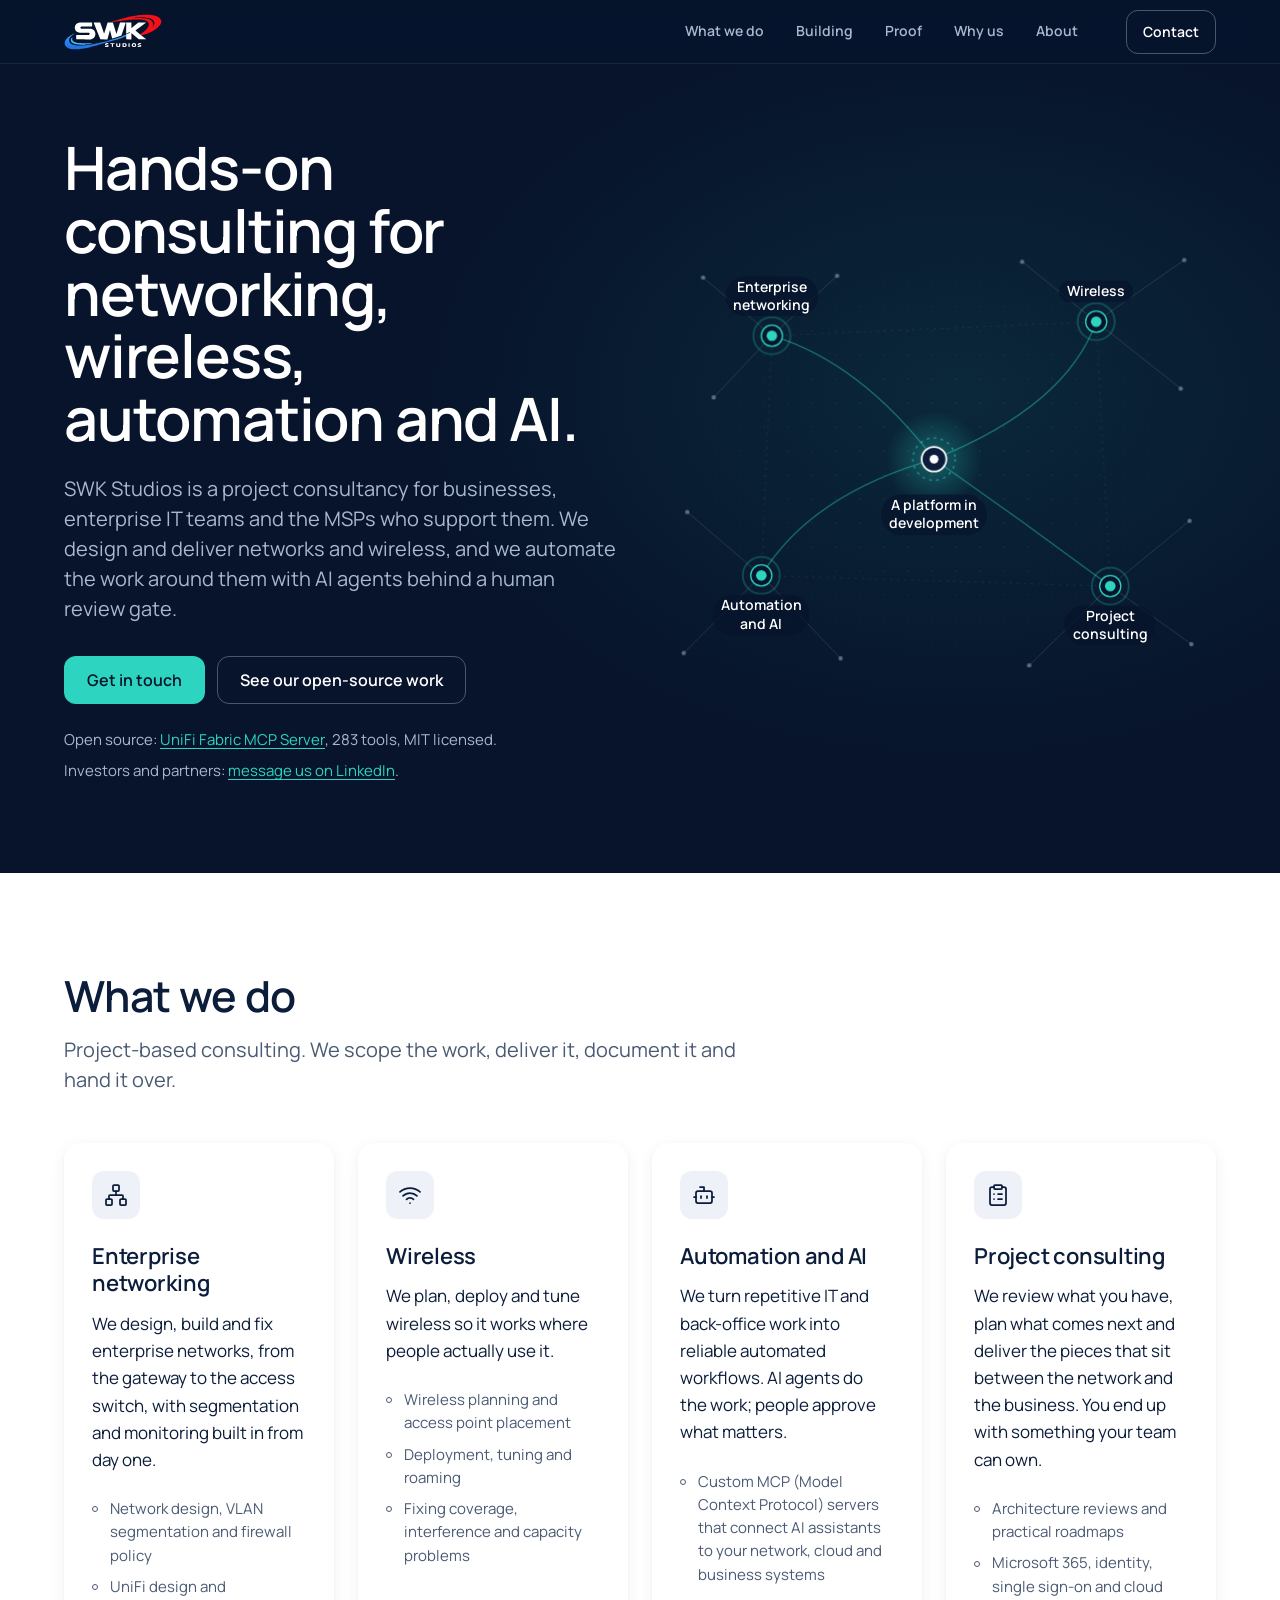
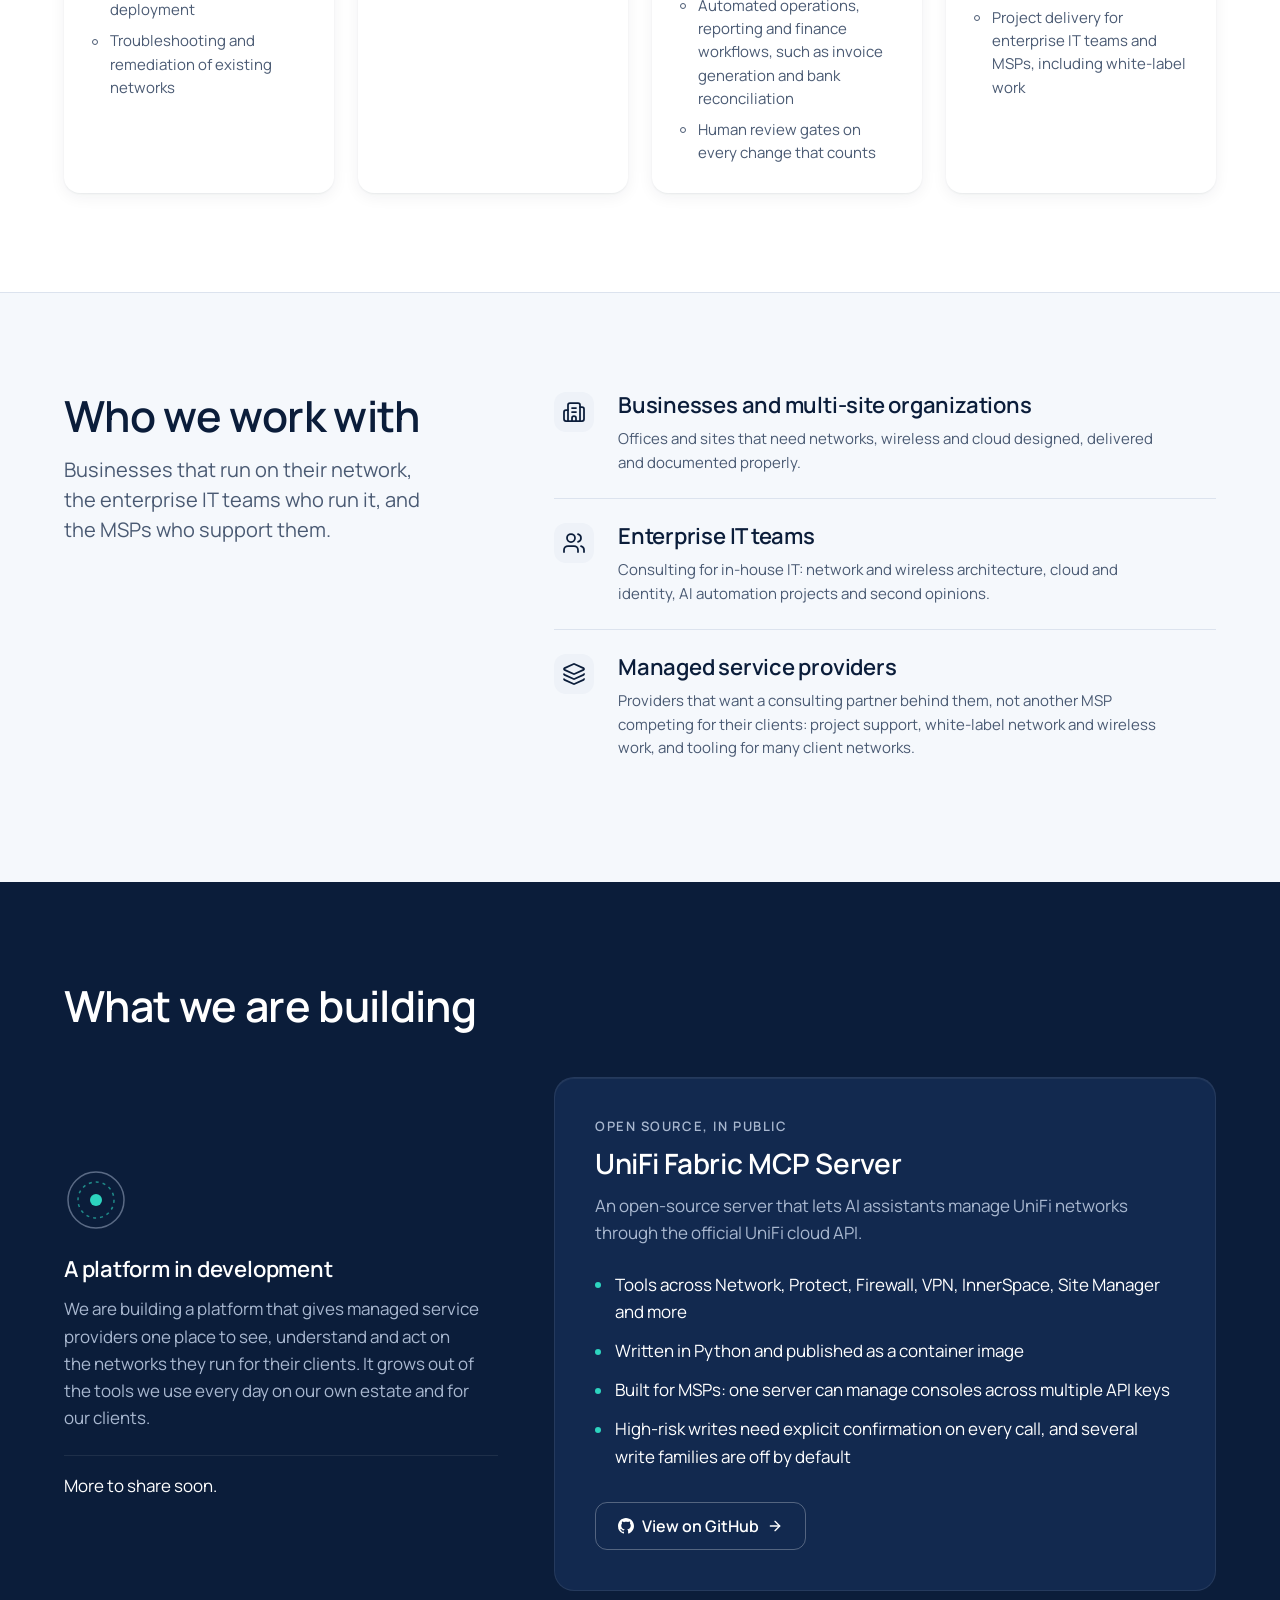
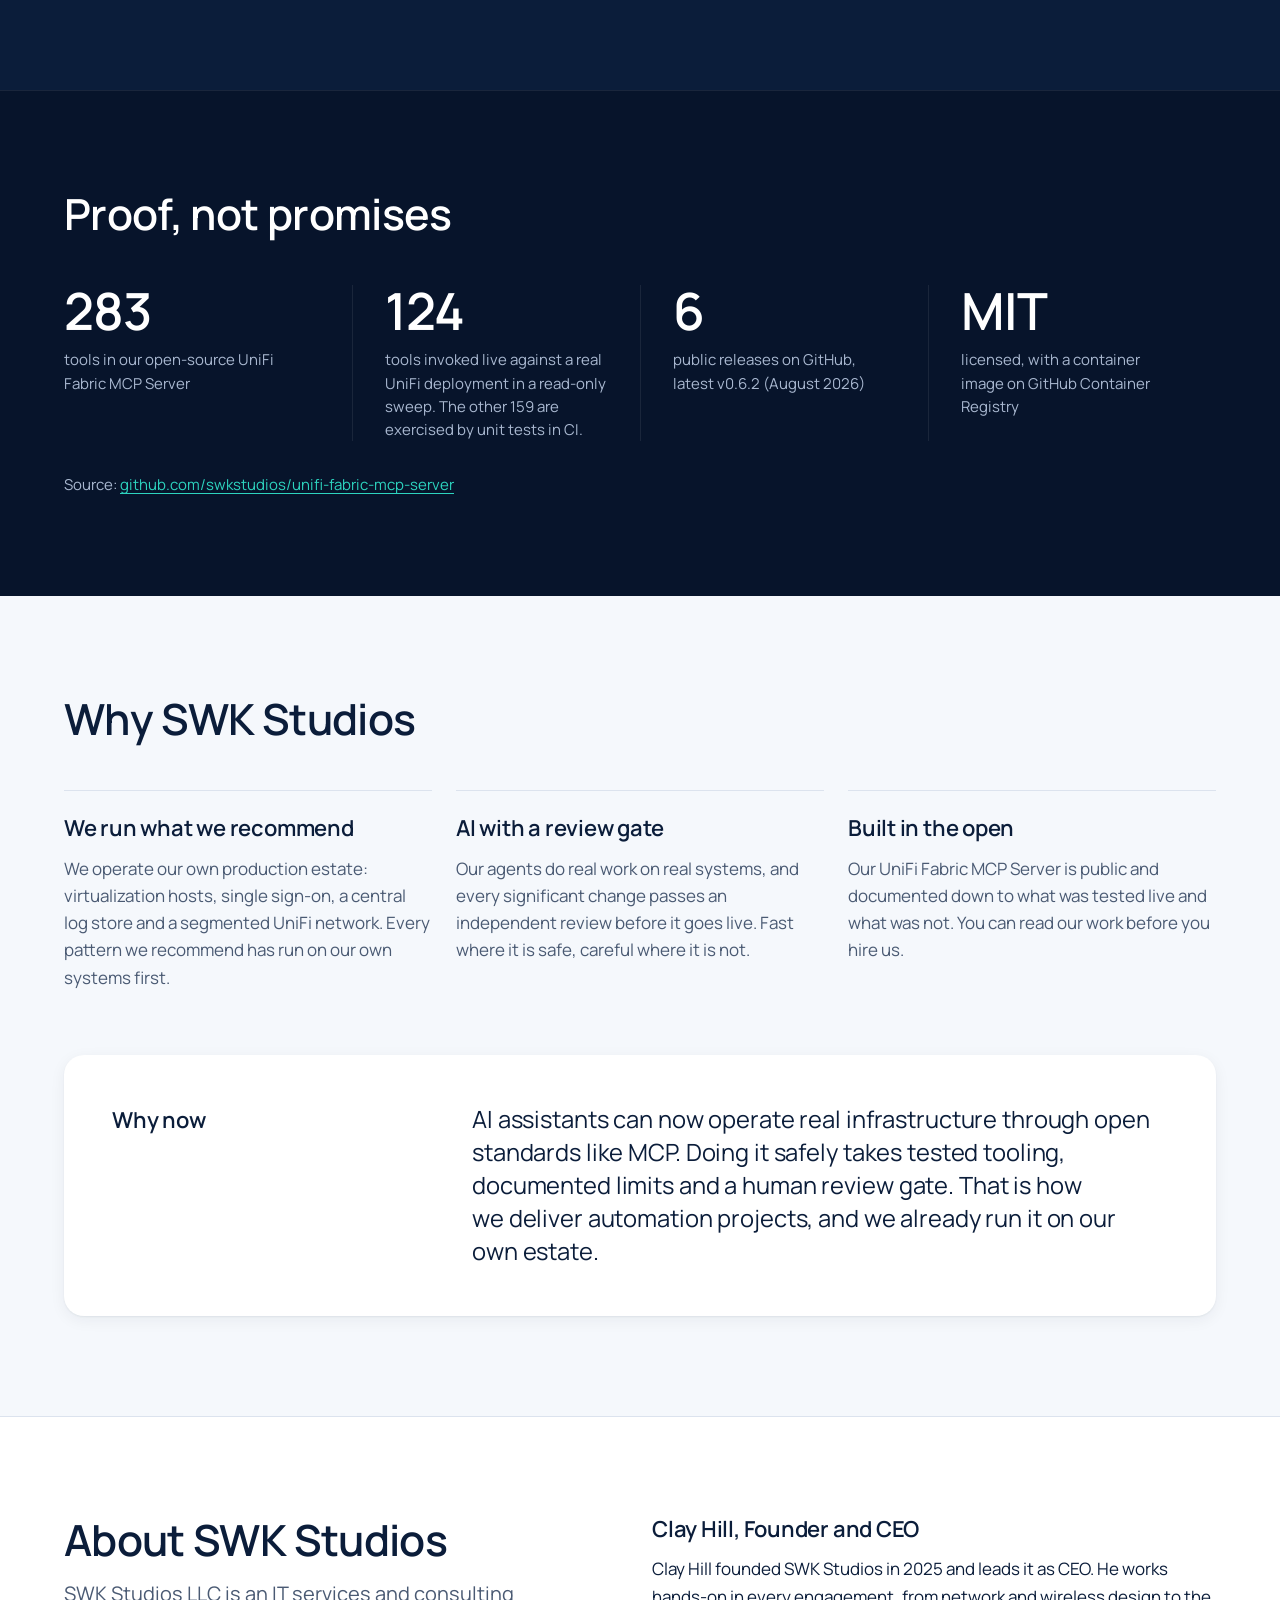
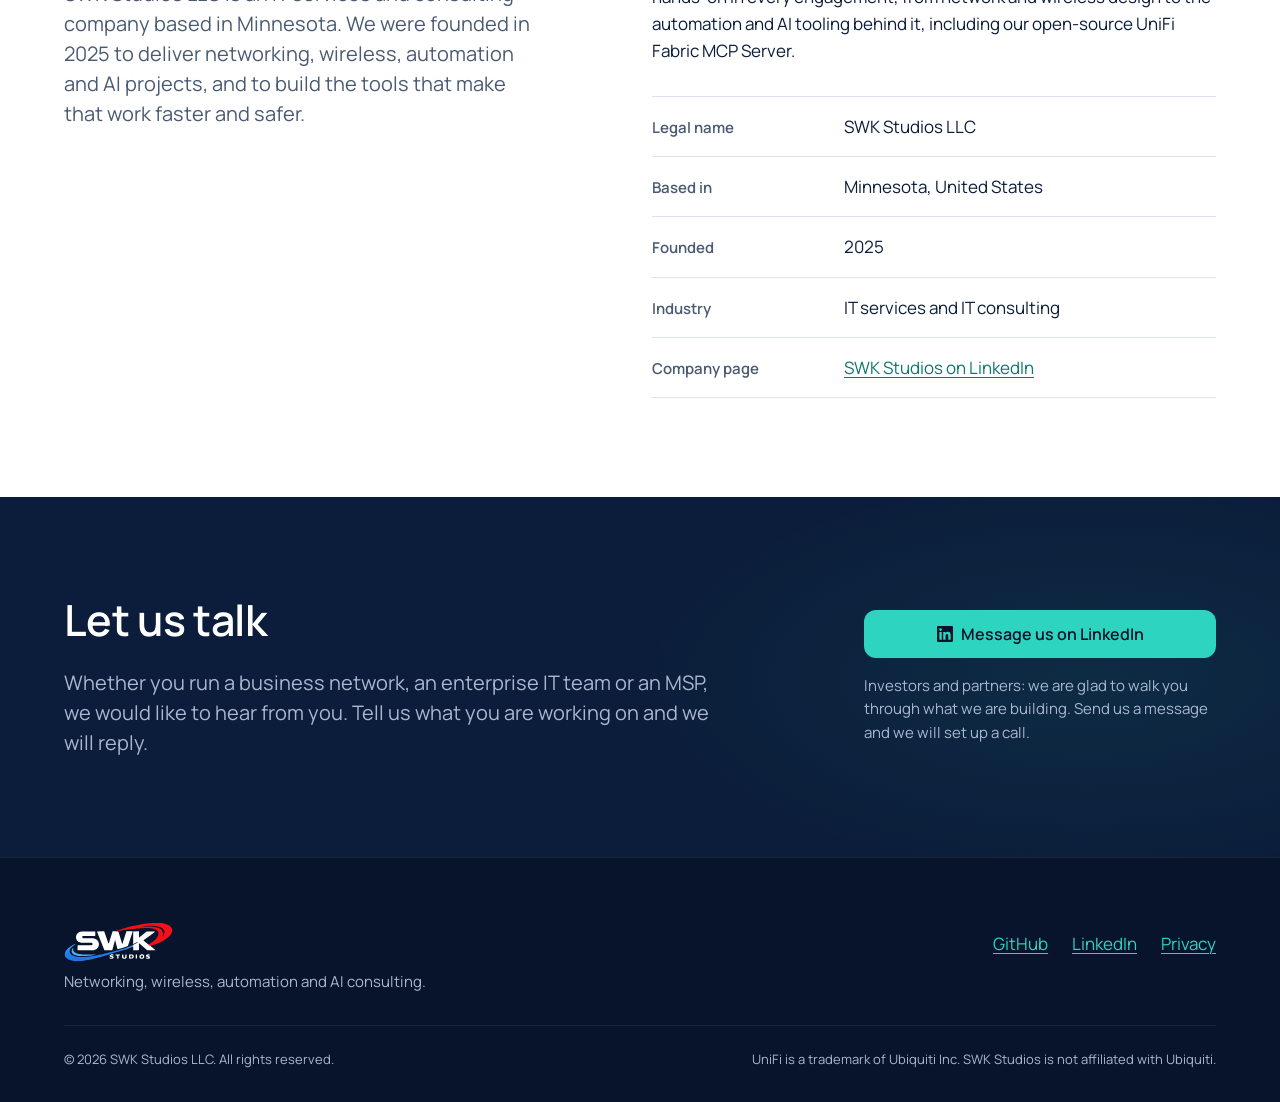
==== commit bc99519c: "Publish site b51a12a: About and founder section, company facts, Privacy page, concrete AI services C" ====
--- a/index.html
+++ b/index.html
@@ -30,7 +30,7 @@
   <link rel="preload" href="/assets/fonts/manrope-600.woff2" as="font" type="font/woff2" crossorigin>
   <link rel="stylesheet" href="/assets/css/site.css">
   <script src="/assets/js/site.js" defer></script>
-  <script type="application/ld+json">{"@context":"https://schema.org","@graph":[{"@type":"Organization","@id":"https://swkstudios.com/#org","name":"SWK Studios","legalName":"SWK Studios LLC","url":"https://swkstudios.com/","logo":"https://swkstudios.com/assets/brand/swk-logo-512.png","address":{"@type":"PostalAddress","addressRegion":"MN","addressCountry":"US"},"sameAs":["https://www.linkedin.com/company/swkstudios","https://github.com/swkstudios"],"knowsAbout":["Enterprise networking","Wireless network design","Automation","Artificial intelligence","UniFi","IT project consulting"],"description":"Minnesota consultancy for networking, wireless, automation and AI projects. We work with businesses, enterprise IT teams and MSPs."},{"@type":"SoftwareSourceCode","name":"UniFi Fabric MCP Server","codeRepository":"https://github.com/swkstudios/unifi-fabric-mcp-server","programmingLanguage":"Python","license":"https://opensource.org/licenses/MIT","author":{"@id":"https://swkstudios.com/#org"}}]}</script>
+  <script type="application/ld+json">{"@context":"https://schema.org","@graph":[{"@type":"Organization","@id":"https://swkstudios.com/#org","name":"SWK Studios","legalName":"SWK Studios LLC","url":"https://swkstudios.com/","logo":"https://swkstudios.com/assets/brand/swk-logo-512.png","address":{"@type":"PostalAddress","addressRegion":"MN","addressCountry":"US"},"sameAs":["https://www.linkedin.com/company/swkstudios","https://github.com/swkstudios"],"knowsAbout":["Enterprise networking","Wireless network design","Automation","Artificial intelligence","UniFi","IT project consulting"],"description":"Minnesota consultancy for networking, wireless, automation and AI projects. We work with businesses, enterprise IT teams and MSPs.","foundingDate":"2025-11-15","founder":{"@type":"Person","name":"Clay Hill","jobTitle":"Founder and CEO"}},{"@type":"SoftwareSourceCode","name":"UniFi Fabric MCP Server","codeRepository":"https://github.com/swkstudios/unifi-fabric-mcp-server","programmingLanguage":"Python","license":"https://opensource.org/licenses/MIT","author":{"@id":"https://swkstudios.com/#org"}}]}</script>
 </head>
 <body>
   <a class="skip-link btn btn--primary" href="#main">Skip to content</a>
@@ -45,6 +45,7 @@
         <li><a class="nav-link" href="#building">Building</a></li>
         <li><a class="nav-link" href="#proof">Proof</a></li>
         <li><a class="nav-link" href="#why-us">Why us</a></li>
+        <li><a class="nav-link" href="#about">About</a></li>
       </ul>
       <a class="btn btn--secondary btn--sm nav-cta" href="#contact">Contact</a>
     </nav>
@@ -174,8 +175,8 @@
             <h3>Automation and AI</h3>
             <p>We turn repetitive IT and back-office work into reliable automated workflows. AI agents do the work; people approve what matters.</p>
             <ul class="ring-list">
-              <li>AI agents connected to your systems through MCP (Model Context Protocol) servers</li>
-              <li>Workflow automation for operations, reporting and finance</li>
+              <li>Custom MCP (Model Context Protocol) servers that connect AI assistants to your network, cloud and business systems</li>
+              <li>Automated operations, reporting and finance workflows, such as invoice generation and bank reconciliation</li>
               <li>Human review gates on every change that counts</li>
             </ul>
           </article>
@@ -289,6 +290,28 @@
       </div>
     </section>
 
+    <section id="about" class="band band--light band--white" aria-labelledby="about-title">
+      <div class="wrap grid about-grid">
+        <header class="sec-head about-head">
+          <h2 id="about-title">About SWK Studios</h2>
+          <p class="lead muted">SWK Studios LLC is an IT services and consulting company based in Minnesota. We were founded in 2025 to deliver networking, wireless, automation and AI projects, and to build the tools that make that work faster and safer.</p>
+        </header>
+        <div class="about-body">
+          <article class="founder">
+            <h3>Clay Hill, Founder and CEO</h3>
+            <p>Clay Hill founded SWK Studios in 2025 and leads it as CEO. He works hands-on in every engagement, from network and wireless design to the automation and AI tooling behind it, including our open-source UniFi Fabric MCP Server.</p>
+          </article>
+          <dl class="facts">
+            <div><dt>Legal name</dt><dd>SWK Studios LLC</dd></div>
+            <div><dt>Based in</dt><dd>Minnesota, United States</dd></div>
+            <div><dt>Founded</dt><dd>2025</dd></div>
+            <div><dt>Industry</dt><dd>IT services and IT consulting</dd></div>
+            <div><dt>Company page</dt><dd><a class="link" href="https://www.linkedin.com/company/swkstudios">SWK Studios on LinkedIn</a></dd></div>
+          </dl>
+        </div>
+      </div>
+    </section>
+
     <section id="contact" class="band band--dark band--navy900 contact" aria-labelledby="contact-title">
       <div class="wrap grid contact-grid">
         <div class="contact-text">
@@ -320,6 +343,7 @@
         <ul class="footer-links">
           <li><a class="link" href="https://github.com/swkstudios">GitHub</a></li>
           <li><a class="link" href="https://www.linkedin.com/company/swkstudios">LinkedIn</a></li>
+          <li><a class="link" href="/privacy.html">Privacy</a></li>
         </ul>
       </div>
       <div class="footer-legal">
--- a/assets/css/site.css
+++ b/assets/css/site.css
@@ -150,9 +150,9 @@
 .band--mist { background: var(--mist-50); }
 .band--navy900 { background: var(--navy-900); }
 .band--navy950 { background: var(--navy-950); }
-/* Two dark bands in a row (Building, Proof): the 1.09:1 tone step alone is too faint on
-   uncalibrated panels, so add the same hairline the footer uses. */
+/* Same-tone neighbour bands: the tone step alone is too faint, so add a hairline */
 .band--dark + .band--dark { border-top: 1px solid var(--line-dark); }
+.band--light + .band--light { border-top: 1px solid var(--line-light); }
 
 .sec-head { display: grid; gap: var(--s4); margin-bottom: var(--head-gap); }
 
@@ -216,6 +216,7 @@
   color-scheme: dark;
   --focus: var(--teal-400);
 }
+.page-legal .site-header { background: #07142B; }
 .nav { height: 100%; display: flex; align-items: center; gap: var(--s5); }
 .brand {
   display: inline-flex; align-items: center; gap: 10px; min-height: 44px;
@@ -418,6 +419,27 @@
 }
 @media (max-width: 639.98px) { .why-now { padding: 1.5rem; } }
 
+/* About and legal pages */
+.about-grid { row-gap: var(--s6); }
+.about-head { margin: 0; align-content: start; }
+@media (min-width: 1024px) {
+  .about-head { grid-column: 1 / span 5; }
+  .about-body { grid-column: 7 / span 6; }
+}
+.founder p, .prose h2 + p { margin-top: var(--s3); }
+.facts { margin-top: var(--s6); border-block: 1px solid var(--line-light); }
+.facts > div { display: grid; grid-template-columns: 7.5rem 1fr; align-items: baseline; gap: var(--s4); padding-block: var(--s4); }
+.facts > div + div { border-top: inherit; }
+@media (min-width: 640px) { .facts > div { grid-template-columns: 11rem 1fr; } }
+.facts dt { font-size: var(--fs-small); font-weight: 600; color: var(--muted); }
+.legal { padding-top: calc(4rem + var(--s8)); }
+.prose > * { max-width: 44rem; }
+.prose h1 { font-size: var(--fs-h2); }
+.prose h1 + p { margin-top: var(--s3); padding-bottom: var(--s6); border-bottom: 1px solid var(--line-light); font-size: var(--fs-small); }
+.prose h2 { margin-top: var(--s7); font-size: var(--fs-h3); line-height: 1.3; }
+.prose p + p { margin-top: var(--s4); }
+.prose > p:last-child { margin-top: var(--s7); }
+
 /* Proof */
 .stats { display: grid; grid-template-columns: 1fr; }
 .stat { display: grid; grid-template-columns: 7rem 1fr; align-items: baseline; gap: var(--s4); padding-block: var(--s5); border-top: 1px solid var(--line-dark); }
@@ -475,6 +497,9 @@
   margin-top: var(--s6); padding-top: var(--s5); border-top: 1px solid var(--line-dark);
   display: grid; gap: var(--s2); font-size: 0.8125rem; line-height: 1.5; color: var(--muted-dark);
 }
+/* Legal-line-only footer (404, privacy) */
+.footer-legal:first-child { margin-top: 0; padding-top: 0; border-top: 0; }
+.site-footer:has(.footer-legal:first-child) { padding-block: var(--s6); }
 @media (min-width: 768px) {
   .footer-row { grid-template-columns: 1fr auto; align-items: start; }
   .footer-legal { grid-template-columns: auto auto; justify-content: space-between; }
@@ -507,7 +532,11 @@
   .card .icon-tile { width: 32px; height: 32px; }
   .card h3 { margin-top: 0.75rem; }
   .card .ring-list { margin-top: 0.75rem; }
-  .card, .stat, .who-row, .why-item, .oss-card, .why-now { break-inside: avoid; }
+  .card, .stat, .who-row, .why-item, .oss-card, .why-now, .founder, .facts > div { break-inside: avoid; }
+  .legal { padding-top: 0; }
+  .about-grid { display: block; }
+  .site-footer { break-inside: avoid; }
+  .about-head { margin-bottom: 1rem; }
   h2, h3, .sec-head, .who-head { break-after: avoid; page-break-after: avoid; }
   .btn { display: inline; height: auto; min-height: 0; padding: 0; border: 0; background: none !important; color: #000 !important; text-decoration: underline; }
   .oss-card .btn { display: block; width: fit-content; margin-top: 1.25rem; }
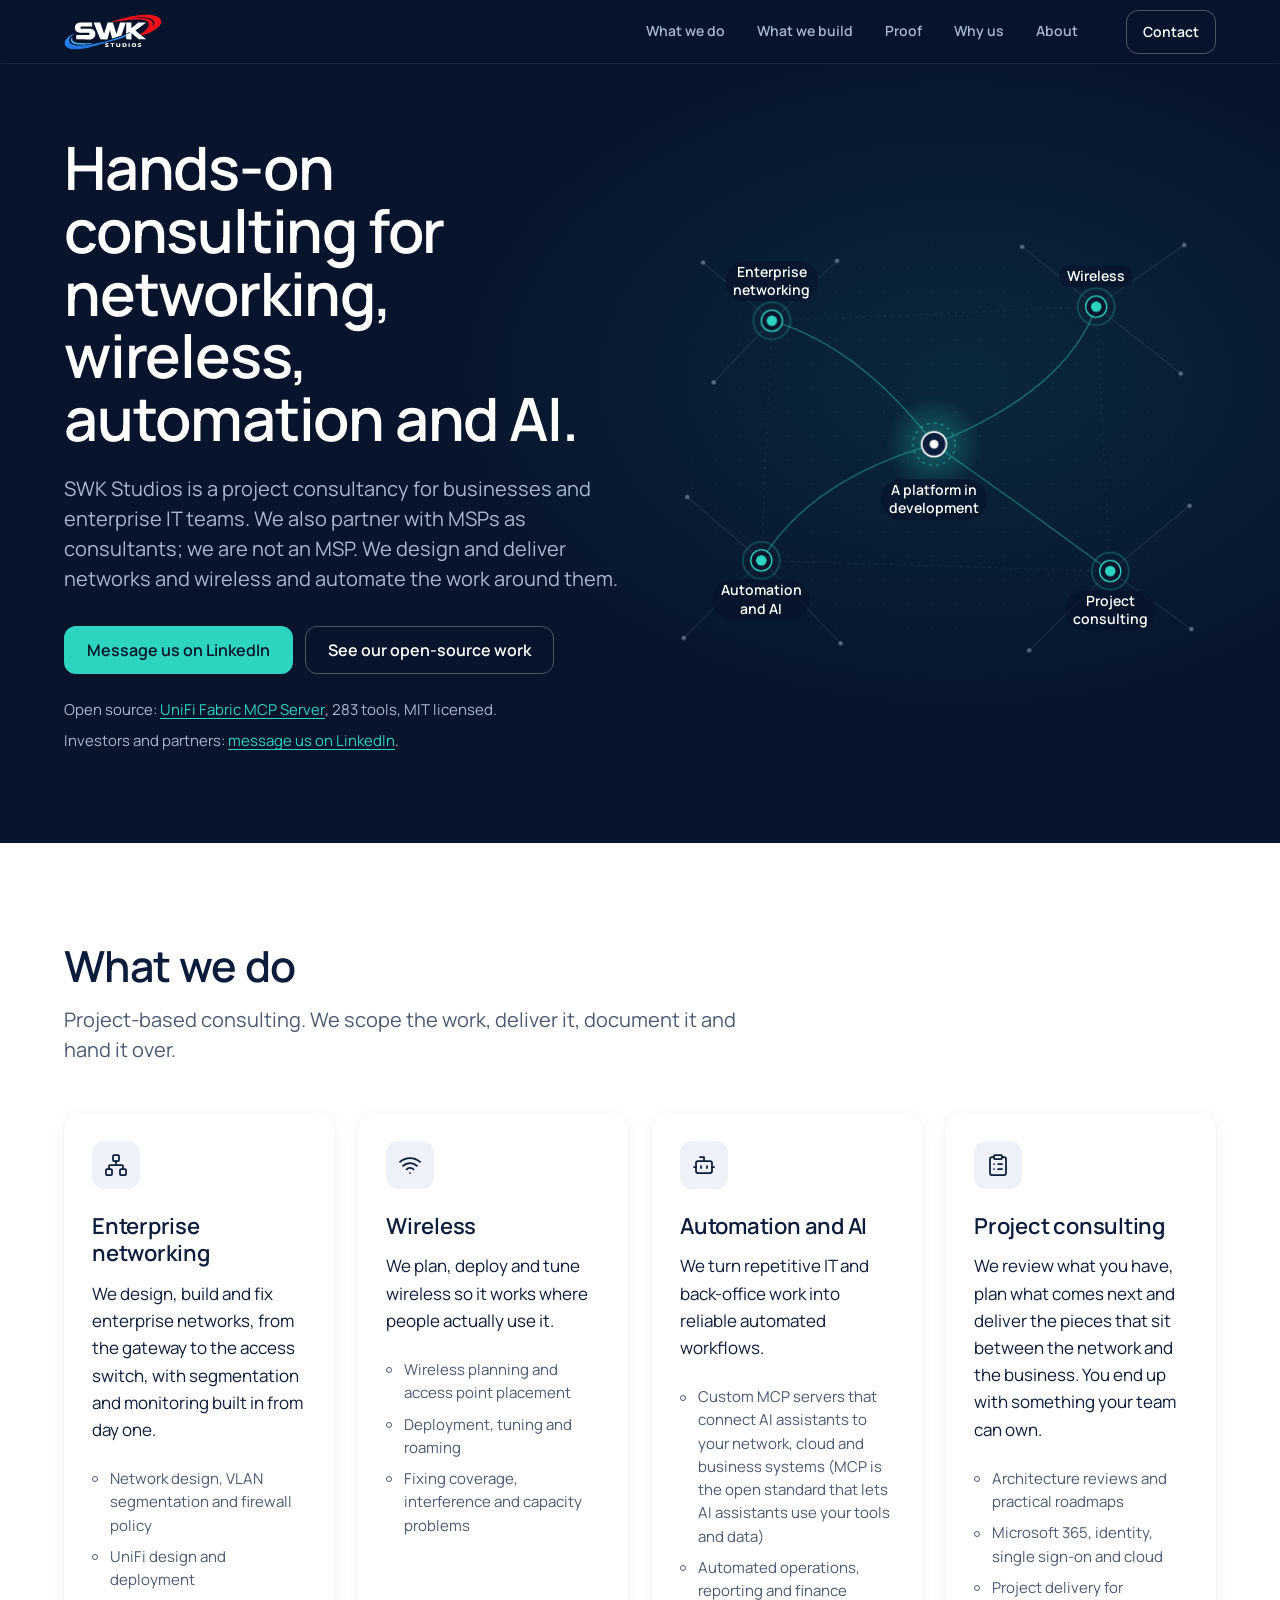
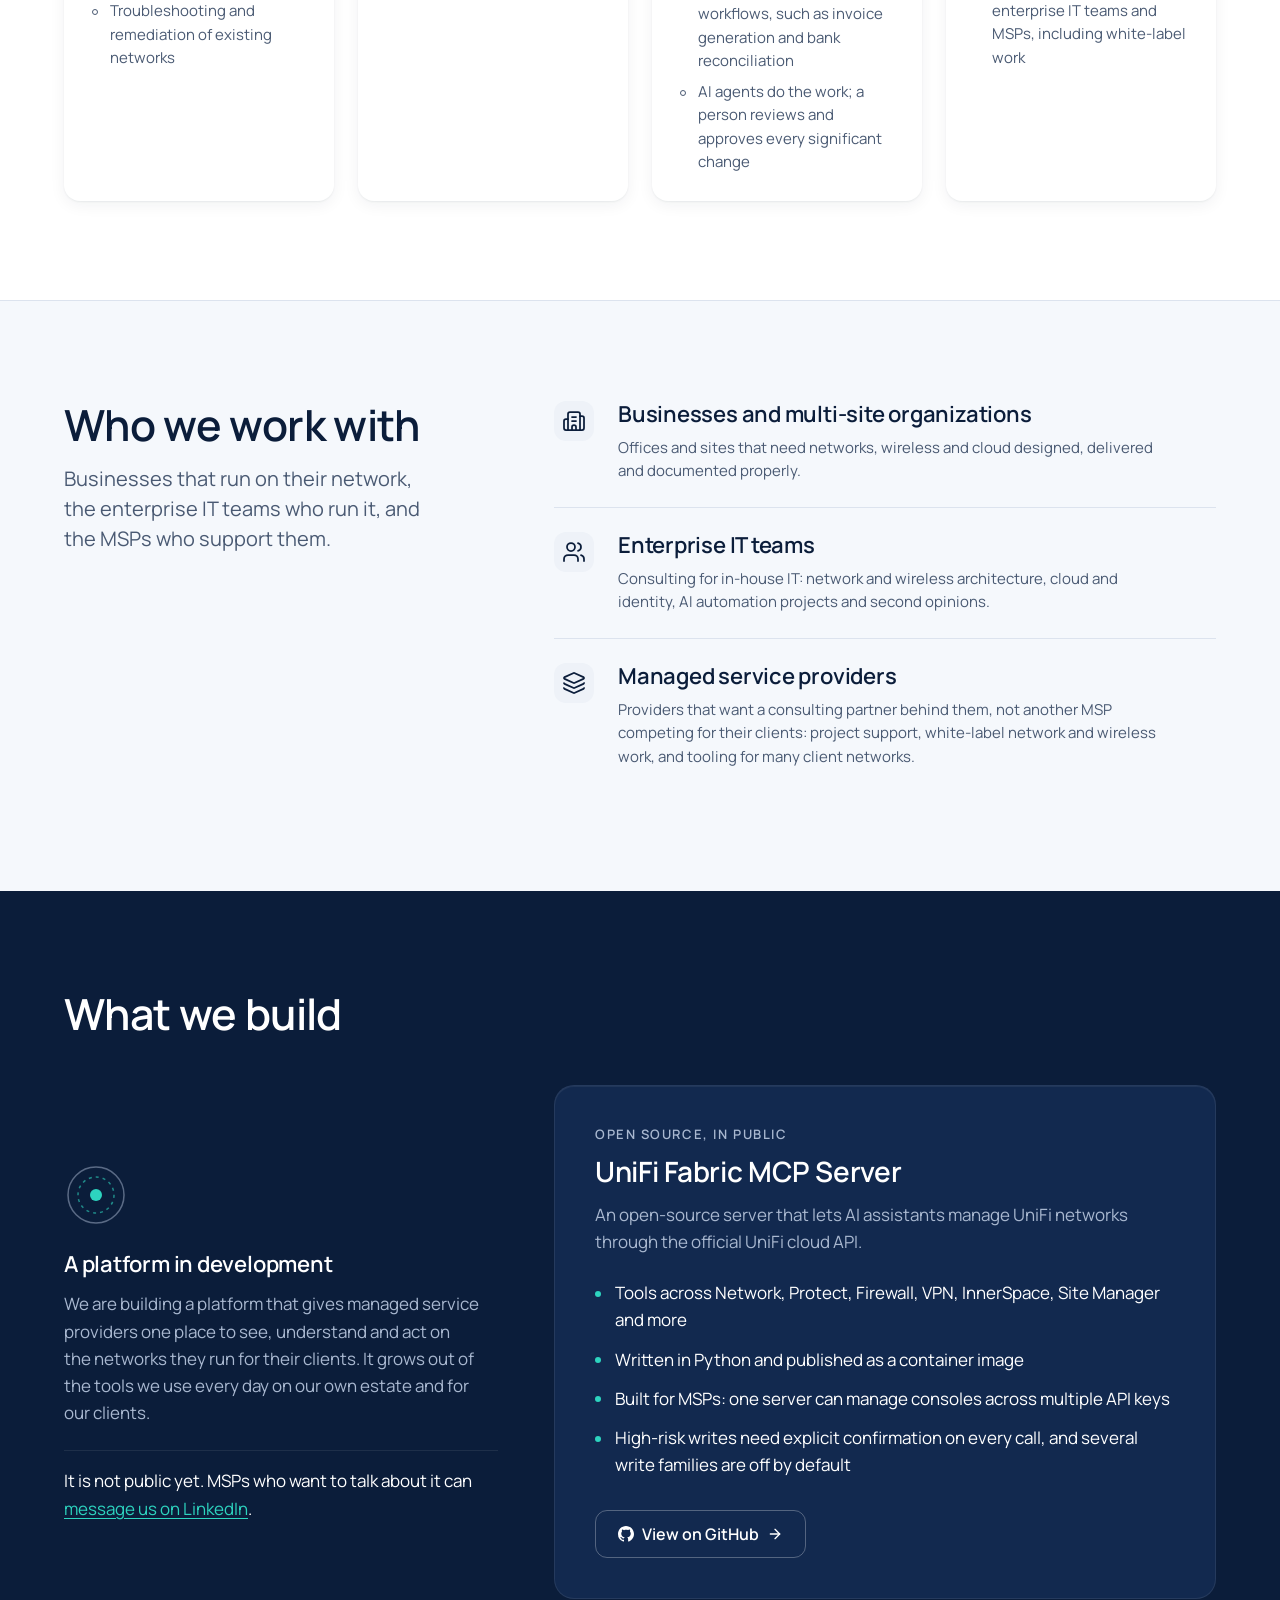
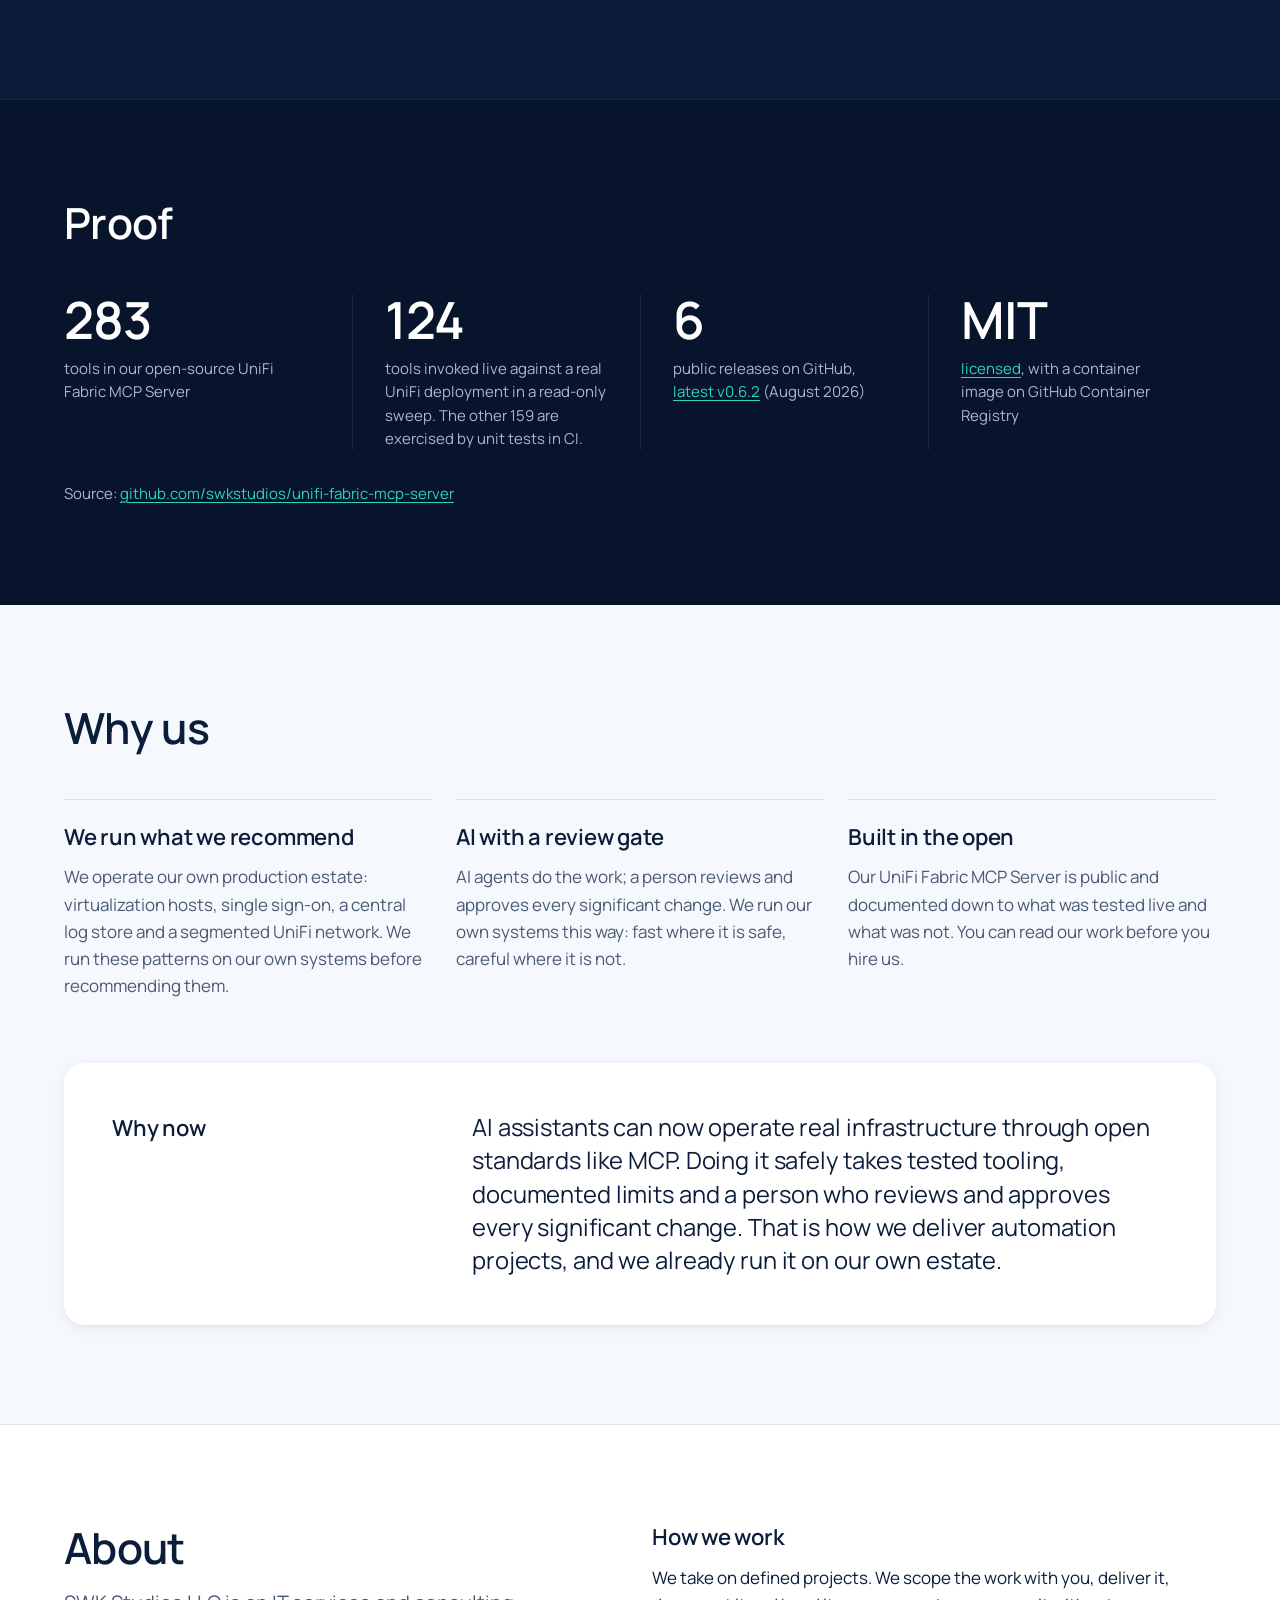
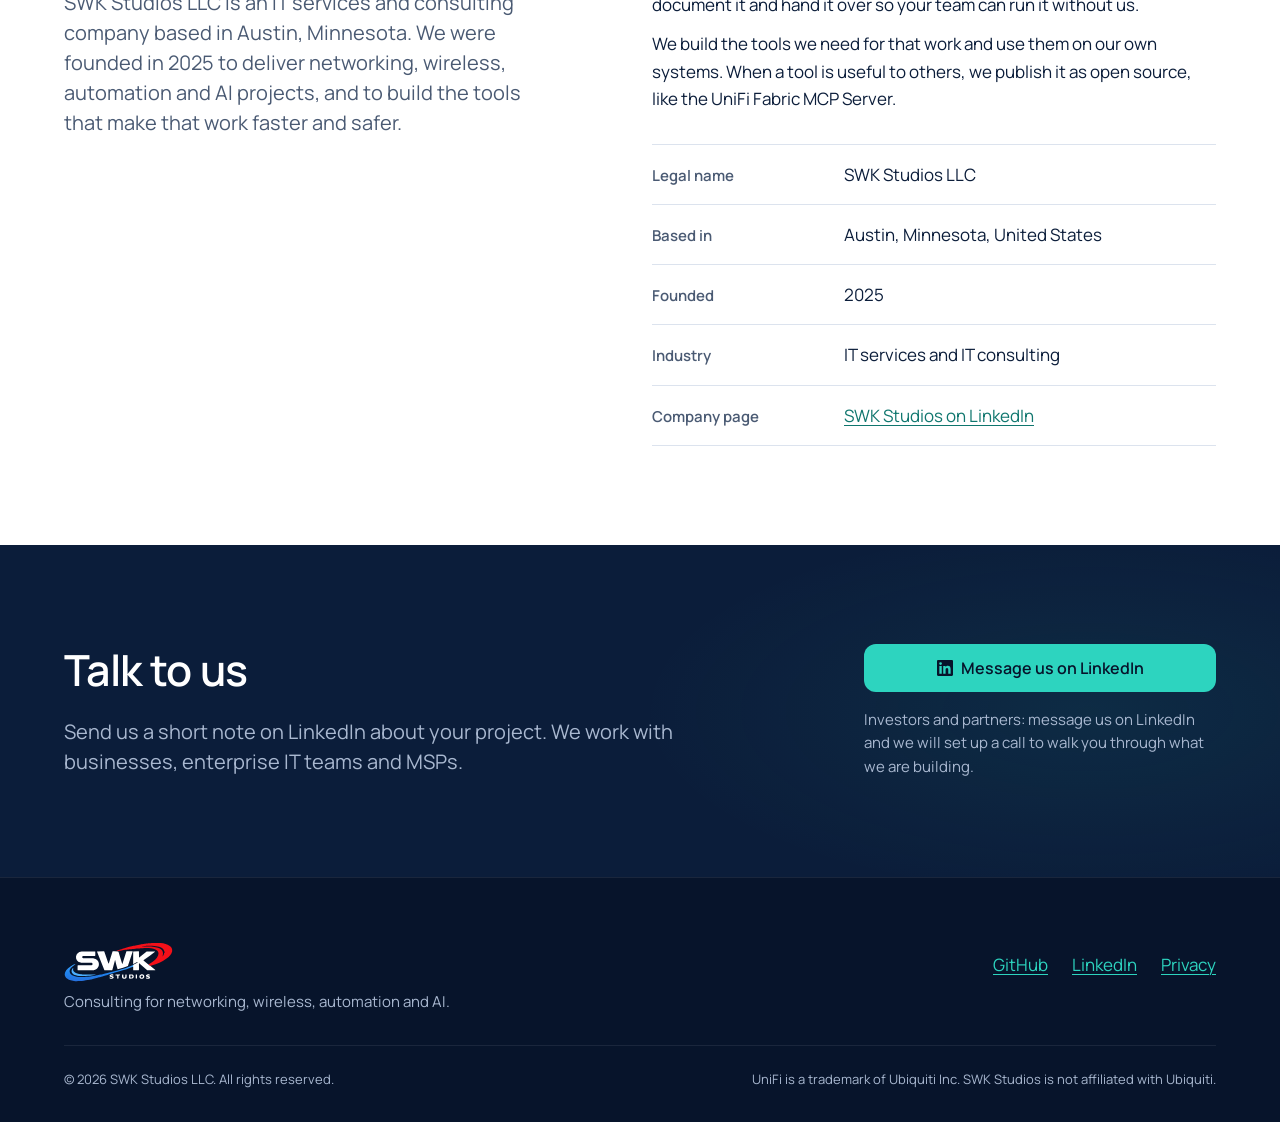
==== commit 3b453625: "Publish site a58f89e: favicon.ico and S mark, web manifest, review batch fixes Claude-Session: https" ====
--- a/index.html
+++ b/index.html
@@ -5,32 +5,34 @@
   <meta name="viewport" content="width=device-width, initial-scale=1">
   <meta http-equiv="Content-Security-Policy" content="default-src 'self'; img-src 'self' data:; style-src 'self'; script-src 'self'; font-src 'self'; object-src 'none'; base-uri 'none'; form-action 'none'">
   <meta name="referrer" content="strict-origin-when-cross-origin">
-  <title>SWK Studios | Network, wireless, automation, AI consulting</title>
-  <meta name="description" content="Minnesota consultancy for networking, wireless, automation and AI projects. We work with businesses, enterprise IT teams and MSPs.">
+  <title>SWK Studios | Consulting for networking, wireless, automation and AI</title>
+  <meta name="description" content="Minnesota consultancy for networking, wireless, automation and AI projects, for businesses and enterprise IT teams. We also partner with MSPs as consultants.">
   <meta name="color-scheme" content="only light">
   <meta name="theme-color" content="#07142B">
   <link rel="canonical" href="https://swkstudios.com/">
   <meta property="og:type" content="website">
   <meta property="og:site_name" content="SWK Studios">
   <meta property="og:url" content="https://swkstudios.com/">
-  <meta property="og:title" content="SWK Studios | Network, wireless, automation, AI consulting">
-  <meta property="og:description" content="Minnesota consultancy for networking, wireless, automation and AI projects. We work with businesses, enterprise IT teams and MSPs.">
+  <meta property="og:title" content="SWK Studios | Consulting for networking, wireless, automation and AI">
+  <meta property="og:description" content="Minnesota consultancy for networking, wireless, automation and AI projects, for businesses and enterprise IT teams. We also partner with MSPs as consultants.">
   <meta property="og:image" content="https://swkstudios.com/og.png">
   <meta property="og:image:width" content="1200">
   <meta property="og:image:height" content="630">
   <meta property="og:image:alt" content="SWK Studios: hands-on consulting for networking, wireless, automation and AI">
   <meta name="twitter:card" content="summary_large_image">
-  <meta name="twitter:title" content="SWK Studios | Network, wireless, automation, AI consulting">
-  <meta name="twitter:description" content="Minnesota consultancy for networking, wireless, automation and AI projects. We work with businesses, enterprise IT teams and MSPs.">
+  <meta name="twitter:title" content="SWK Studios | Consulting for networking, wireless, automation and AI">
+  <meta name="twitter:description" content="Minnesota consultancy for networking, wireless, automation and AI projects, for businesses and enterprise IT teams. We also partner with MSPs as consultants.">
   <meta name="twitter:image" content="https://swkstudios.com/og.png">
   <meta name="twitter:image:alt" content="SWK Studios: hands-on consulting for networking, wireless, automation and AI">
-  <link rel="icon" href="/favicon.svg" type="image/svg+xml">
-  <link rel="icon" href="/favicon-32.png" type="image/png" sizes="32x32">
-  <link rel="apple-touch-icon" href="/apple-touch-icon.png">
+  <link rel="icon" href="/favicon.ico?v=2" sizes="32x32">
+  <link rel="icon" href="/favicon.svg?v=2" type="image/svg+xml">
+  <link rel="icon" href="/favicon-32.png?v=2" type="image/png" sizes="32x32">
+  <link rel="apple-touch-icon" href="/apple-touch-icon.png?v=2" sizes="180x180">
+  <link rel="manifest" href="/site.webmanifest?v=2">
   <link rel="preload" href="/assets/fonts/manrope-600.woff2" as="font" type="font/woff2" crossorigin>
   <link rel="stylesheet" href="/assets/css/site.css">
   <script src="/assets/js/site.js" defer></script>
-  <script type="application/ld+json">{"@context":"https://schema.org","@graph":[{"@type":"Organization","@id":"https://swkstudios.com/#org","name":"SWK Studios","legalName":"SWK Studios LLC","url":"https://swkstudios.com/","logo":"https://swkstudios.com/assets/brand/swk-logo-512.png","address":{"@type":"PostalAddress","addressRegion":"MN","addressCountry":"US"},"sameAs":["https://www.linkedin.com/company/swkstudios","https://github.com/swkstudios"],"knowsAbout":["Enterprise networking","Wireless network design","Automation","Artificial intelligence","UniFi","IT project consulting"],"description":"Minnesota consultancy for networking, wireless, automation and AI projects. We work with businesses, enterprise IT teams and MSPs.","foundingDate":"2025-11-15","founder":{"@type":"Person","name":"Clay Hill","jobTitle":"Founder and CEO"}},{"@type":"SoftwareSourceCode","name":"UniFi Fabric MCP Server","codeRepository":"https://github.com/swkstudios/unifi-fabric-mcp-server","programmingLanguage":"Python","license":"https://opensource.org/licenses/MIT","author":{"@id":"https://swkstudios.com/#org"}}]}</script>
+  <script type="application/ld+json">{"@context":"https://schema.org","@graph":[{"@type":"WebSite","@id":"https://swkstudios.com/#site","url":"https://swkstudios.com/","name":"SWK Studios","inLanguage":"en","publisher":{"@id":"https://swkstudios.com/#org"}},{"@type":"Organization","@id":"https://swkstudios.com/#org","name":"SWK Studios","legalName":"SWK Studios LLC","url":"https://swkstudios.com/","logo":"https://swkstudios.com/assets/brand/swk-logo-512.png","address":{"@type":"PostalAddress","addressLocality":"Austin","addressRegion":"MN","addressCountry":"US"},"sameAs":["https://www.linkedin.com/company/swkstudios","https://github.com/swkstudios"],"knowsAbout":["Enterprise networking","Wireless network design","Automation","Artificial intelligence","UniFi","IT project consulting"],"description":"Minnesota consultancy for networking, wireless, automation and AI projects, for businesses and enterprise IT teams. We also partner with MSPs as consultants.","foundingDate":"2025-11-15"},{"@type":"SoftwareSourceCode","name":"UniFi Fabric MCP Server","codeRepository":"https://github.com/swkstudios/unifi-fabric-mcp-server","programmingLanguage":"Python","license":"https://opensource.org/licenses/MIT","author":{"@id":"https://swkstudios.com/#org"}}]}</script>
 </head>
 <body>
   <a class="skip-link btn btn--primary" href="#main">Skip to content</a>
@@ -42,7 +44,7 @@
       </a>
       <ul class="nav-links">
         <li><a class="nav-link" href="#what-we-do">What we do</a></li>
-        <li><a class="nav-link" href="#building">Building</a></li>
+        <li><a class="nav-link" href="#building">What we build</a></li>
         <li><a class="nav-link" href="#proof">Proof</a></li>
         <li><a class="nav-link" href="#why-us">Why us</a></li>
         <li><a class="nav-link" href="#about">About</a></li>
@@ -57,9 +59,9 @@
       <div class="wrap grid hero-grid">
         <div class="hero-text">
           <h1 id="hero-title">Hands-on consulting for networking, wireless, automation and AI.</h1>
-          <p class="lead hero-sub">SWK Studios is a project consultancy for businesses, enterprise IT teams and the MSPs who support them. We design and deliver networks and wireless, and we automate the work around them with AI agents behind a human review gate.</p>
+          <p class="lead hero-sub">SWK Studios is a project consultancy for businesses and enterprise IT teams. We also partner with MSPs as consultants; we are not an&nbsp;MSP. We design and deliver networks and wireless and automate the work around them.</p>
           <div class="cta-row">
-            <a class="btn btn--primary" href="#contact">Get in touch</a>
+            <a class="btn btn--primary" href="https://www.linkedin.com/company/swkstudios">Message us on LinkedIn</a>
             <a class="btn btn--secondary" href="#open-source">See our open-source work</a>
           </div>
           <p class="small muted hero-proof">Open source: <a class="link" href="https://github.com/swkstudios/unifi-fabric-mcp-server">UniFi Fabric MCP Server</a>, <span data-stat="tools">283</span> tools, MIT licensed.</p>
@@ -173,11 +175,11 @@
           <article class="card">
             <div class="icon-tile"><svg class="icon" viewBox="0 0 24 24" aria-hidden="true" focusable="false"><path d="M12 8V4H8"/><rect width="16" height="12" x="4" y="8" rx="2"/><path d="M2 14h2"/><path d="M20 14h2"/><path d="M15 13v2"/><path d="M9 13v2"/></svg></div>
             <h3>Automation and AI</h3>
-            <p>We turn repetitive IT and back-office work into reliable automated workflows. AI agents do the work; people approve what matters.</p>
+            <p>We turn repetitive IT and back-office work into reliable automated workflows.</p>
             <ul class="ring-list">
-              <li>Custom MCP (Model Context Protocol) servers that connect AI assistants to your network, cloud and business systems</li>
+              <li>Custom MCP servers that connect AI assistants to your network, cloud and business systems (MCP is the open standard that lets AI assistants use your tools and data)</li>
               <li>Automated operations, reporting and finance workflows, such as invoice generation and bank reconciliation</li>
-              <li>Human review gates on every change that counts</li>
+              <li>AI agents do the work; a person reviews and approves every significant change</li>
             </ul>
           </article>
           <article class="card">
@@ -220,14 +222,14 @@
     <section id="building" class="band band--dark band--navy900" aria-labelledby="building-title">
       <div class="wrap">
         <header class="sec-head">
-          <h2 id="building-title">What we are building</h2>
+          <h2 id="building-title">What we build</h2>
         </header>
         <div class="grid building-grid">
           <div class="teaser">
             <svg class="core-glyph" width="64" height="64" viewBox="0 0 64 64" aria-hidden="true" focusable="false"><circle cx="32" cy="32" r="28" fill="none" stroke="#A9B8D0" stroke-opacity=".5" stroke-width="1.5"/><circle cx="32" cy="32" r="18" fill="none" stroke="#2DD4BF" stroke-opacity=".6" stroke-width="1.5" stroke-dasharray="3 4"/><circle cx="32" cy="32" r="6" fill="#2DD4BF"/></svg>
             <h3>A platform in development</h3>
             <p class="muted">We are building a platform that gives managed service providers one place to see, understand and act on the networks they run for their clients. It grows out of the tools we use every day on our own estate and for our clients.</p>
-            <p class="strong-white">More to share soon.</p>
+            <p class="strong-white">It is not public yet. MSPs who want to talk about it can <a class="link nowrap" href="https://www.linkedin.com/company/swkstudios">message us on LinkedIn</a>.</p>
           </div>
           <article id="open-source" class="oss-card" aria-labelledby="oss-title">
             <p class="overline">Open source, in public</p>
@@ -252,13 +254,13 @@
     <section id="proof" class="band band--dark band--navy950" aria-labelledby="proof-title">
       <div class="wrap">
         <header class="sec-head">
-          <h2 id="proof-title">Proof, not promises</h2>
+          <h2 id="proof-title">Proof</h2>
         </header>
         <dl class="stats">
           <div class="stat"><dt class="stat-fig" data-stat="tools">283</dt><dd class="stat-label">tools in our open-source UniFi Fabric MCP Server</dd></div>
           <div class="stat"><dt class="stat-fig" data-stat="live_verified">124</dt><dd class="stat-label">tools invoked live against a real UniFi deployment in a read-only sweep. The other <span data-stat="unit_tested">159</span> are exercised by unit tests in CI.</dd></div>
-          <div class="stat"><dt class="stat-fig" data-stat="releases">6</dt><dd class="stat-label">public releases on GitHub, latest <span data-stat="latest_version">v0.6.2</span> (<span data-stat="latest_date">August 2026</span>)</dd></div>
-          <div class="stat"><dt class="stat-fig">MIT</dt><dd class="stat-label">licensed, with a container image on GitHub Container Registry</dd></div>
+          <div class="stat"><dt class="stat-fig" data-stat="releases">6</dt><dd class="stat-label">public releases on GitHub, <a class="link nowrap" href="https://github.com/swkstudios/unifi-fabric-mcp-server/releases/latest">latest <span data-stat="latest_version">v0.6.2</span></a> (<span data-stat="latest_date">August 2026</span>)</dd></div>
+          <div class="stat"><dt class="stat-fig">MIT</dt><dd class="stat-label"><a class="link" href="https://github.com/swkstudios/unifi-fabric-mcp-server/blob/main/LICENSE">licensed</a>, with a container image on GitHub Container Registry</dd></div>
         </dl>
         <p class="small muted proof-source">Source: <a class="link" href="https://github.com/swkstudios/unifi-fabric-mcp-server">github.com/swkstudios/unifi-fabric-mcp-server</a></p>
       </div>
@@ -267,16 +269,16 @@
     <section id="why-us" class="band band--light band--mist" aria-labelledby="why-us-title">
       <div class="wrap">
         <header class="sec-head">
-          <h2 id="why-us-title">Why SWK Studios</h2>
+          <h2 id="why-us-title">Why us</h2>
         </header>
         <div class="grid why-grid">
           <div class="why-item">
             <h3>We run what we recommend</h3>
-            <p class="muted">We operate our own production estate: virtualization hosts, single <span class="nowrap">sign-on</span>, a central log store and a segmented UniFi network. Every pattern we recommend has run on our own systems first.</p>
+            <p class="muted">We operate our own production estate: virtualization hosts, single <span class="nowrap">sign-on</span>, a central log store and a segmented UniFi network. We run these patterns on our own systems before recommending them.</p>
           </div>
           <div class="why-item">
             <h3>AI with a review gate</h3>
-            <p class="muted">Our agents do real work on real systems, and every significant change passes an independent review before it goes live. Fast where it is safe, careful where it is not.</p>
+            <p class="muted">AI agents do the work; a person reviews and approves every significant change. We run our own systems this way: fast where it is safe, careful where it is not.</p>
           </div>
           <div class="why-item">
             <h3>Built in the open</h3>
@@ -285,7 +287,7 @@
         </div>
         <div class="grid why-now">
           <h3>Why now</h3>
-          <p class="lead">AI assistants can now operate real infrastructure through open standards like MCP. Doing it safely takes tested tooling, documented limits and a human review gate. That is how we deliver automation projects, and we already run it on our own estate.</p>
+          <p class="lead">AI assistants can now operate real infrastructure through open standards like MCP. Doing it safely takes tested tooling, documented limits and a person who reviews and approves every significant change. That is how we deliver automation projects, and we already run it on our own estate.</p>
         </div>
       </div>
     </section>
@@ -293,17 +295,18 @@
     <section id="about" class="band band--light band--white" aria-labelledby="about-title">
       <div class="wrap grid about-grid">
         <header class="sec-head about-head">
-          <h2 id="about-title">About SWK Studios</h2>
-          <p class="lead muted">SWK Studios LLC is an IT services and consulting company based in Minnesota. We were founded in 2025 to deliver networking, wireless, automation and AI projects, and to build the tools that make that work faster and safer.</p>
+          <h2 id="about-title">About</h2>
+          <p class="lead muted">SWK Studios LLC is an IT services and consulting company based in Austin, Minnesota. We were founded in 2025 to deliver networking, wireless, automation and AI projects, and to build the tools that make that work faster and safer.</p>
         </header>
         <div class="about-body">
-          <article class="founder">
-            <h3>Clay Hill, Founder and CEO</h3>
-            <p>Clay Hill founded SWK Studios in 2025 and leads it as CEO. He works hands-on in every engagement, from network and wireless design to the automation and AI tooling behind it, including our open-source UniFi Fabric MCP Server.</p>
-          </article>
+          <div class="about-copy">
+            <h3>How we work</h3>
+            <p>We take on defined projects. We scope the work with you, deliver it, document it and hand it over so your team can run it without us.</p>
+            <p>We build the tools we need for that work and use them on our own systems. When a tool is useful to others, we publish it as open source, like the UniFi Fabric MCP Server.</p>
+          </div>
           <dl class="facts">
             <div><dt>Legal name</dt><dd>SWK Studios LLC</dd></div>
-            <div><dt>Based in</dt><dd>Minnesota, United States</dd></div>
+            <div><dt>Based in</dt><dd>Austin, Minnesota, United States</dd></div>
             <div><dt>Founded</dt><dd>2025</dd></div>
             <div><dt>Industry</dt><dd>IT services and IT consulting</dd></div>
             <div><dt>Company page</dt><dd><a class="link" href="https://www.linkedin.com/company/swkstudios">SWK Studios on LinkedIn</a></dd></div>
@@ -315,15 +318,15 @@
     <section id="contact" class="band band--dark band--navy900 contact" aria-labelledby="contact-title">
       <div class="wrap grid contact-grid">
         <div class="contact-text">
-          <h2 id="contact-title">Let us talk</h2>
-          <p class="lead muted">Whether you run a business network, an enterprise IT team or an MSP, we would like to hear from you. Tell us what you are working on and we will reply.</p>
+          <h2 id="contact-title">Talk to us</h2>
+          <p class="lead muted">Send us a short note on LinkedIn about your project. We work with businesses, enterprise IT teams and MSPs.</p>
         </div>
         <div class="contact-actions">
           <a class="btn btn--primary btn--block" href="https://www.linkedin.com/company/swkstudios">
             <svg class="btn-icon" width="16" height="16" viewBox="0 0 16 16" aria-hidden="true" focusable="false"><path fill="currentColor" d="M14.82 0H1.18C.53 0 0 .52 0 1.15v13.7C0 15.48.53 16 1.18 16h13.64c.65 0 1.18-.52 1.18-1.15V1.15C16 .52 15.47 0 14.82 0zM4.75 13.63H2.37V6h2.38v7.63zM3.56 4.96a1.38 1.380 0 1 1 0-2.76 1.38 1.38 0 0 1 0 2.76zm10.07 8.67h-2.37V9.92c0-.89-.02-2.03-1.24-2.03-1.24 0-1.43.97-1.43 1.97v3.77H6.22V6h2.27v1.04h.03c.32-.6 1.1-1.24 2.25-1.24 2.4 0 2.85 1.58 2.85 3.640v4.19z"/></svg>
             <span>Message us on LinkedIn</span>
           </a>
-          <p class="small muted contact-investor">Investors and partners: we are glad to walk you through what we are building. Send us a message and we will set up a call.</p>
+          <p class="small muted contact-investor">Investors and partners: message us on LinkedIn and we will set up a call to walk you through what we are building.</p>
         </div>
       </div>
     </section>
@@ -338,7 +341,7 @@
             <img class="brand-logo brand-logo--footer" src="/assets/brand/swk-logo-light.svg" width="110" height="40" alt="SWK Studios">
             <img class="brand-logo brand-logo--print" src="/assets/brand/swk-logo.svg" width="110" height="40" alt="SWK Studios">
           </p>
-          <p class="small muted">Networking, wireless, automation and AI consulting.</p>
+          <p class="small muted">Consulting for networking, wireless, automation and AI.</p>
         </div>
         <ul class="footer-links">
           <li><a class="link" href="https://github.com/swkstudios">GitHub</a></li>
--- a/assets/css/site.css
+++ b/assets/css/site.css
@@ -216,7 +216,7 @@
   color-scheme: dark;
   --focus: var(--teal-400);
 }
-.page-legal .site-header { background: #07142B; }
+.page-legal .site-header { background: var(--navy-950); }
 .nav { height: 100%; display: flex; align-items: center; gap: var(--s5); }
 .brand {
   display: inline-flex; align-items: center; gap: 10px; min-height: 44px;
@@ -232,7 +232,7 @@
 @media (min-width: 768px) { .nav .brand-logo { height: 2.25rem; } }
 .nav-links { display: none; margin-left: auto; gap: var(--s2); }
 .nav-link {
-  position: relative; display: inline-flex; align-items: center; min-height: 44px; padding: 0 var(--s3);
+  position: relative; display: inline-flex; align-items: center; min-height: 44px; padding: 0 var(--s3); white-space: nowrap;
   font-size: var(--fs-label); font-weight: 600; line-height: 1.3;
   color: var(--muted-dark); text-decoration: none; border-radius: var(--r-sm);
   transition: color var(--t-fast) ease;
@@ -243,6 +243,7 @@
   width: 20px; height: 2px; margin-left: -10px; border-radius: 2px; background: var(--teal-400);
 }
 .nav-cta { margin-left: auto; }
+.nav-cta[aria-current] { border-color: var(--teal-400); box-shadow: inset 0 0 0 1px var(--teal-400); }
 @media (min-width: 768px) {
   .nav-links { display: flex; }
   .nav-links ~ .nav-cta { margin-left: var(--s3); }
@@ -426,7 +427,7 @@
   .about-head { grid-column: 1 / span 5; }
   .about-body { grid-column: 7 / span 6; }
 }
-.founder p, .prose h2 + p { margin-top: var(--s3); }
+.about-copy p, .prose h2 + p { margin-top: var(--s3); }
 .facts { margin-top: var(--s6); border-block: 1px solid var(--line-light); }
 .facts > div { display: grid; grid-template-columns: 7.5rem 1fr; align-items: baseline; gap: var(--s4); padding-block: var(--s4); }
 .facts > div + div { border-top: inherit; }
@@ -497,9 +498,6 @@
   margin-top: var(--s6); padding-top: var(--s5); border-top: 1px solid var(--line-dark);
   display: grid; gap: var(--s2); font-size: 0.8125rem; line-height: 1.5; color: var(--muted-dark);
 }
-/* Legal-line-only footer (404, privacy) */
-.footer-legal:first-child { margin-top: 0; padding-top: 0; border-top: 0; }
-.site-footer:has(.footer-legal:first-child) { padding-block: var(--s6); }
 @media (min-width: 768px) {
   .footer-row { grid-template-columns: 1fr auto; align-items: start; }
   .footer-legal { grid-template-columns: auto auto; justify-content: space-between; }
@@ -532,7 +530,7 @@
   .card .icon-tile { width: 32px; height: 32px; }
   .card h3 { margin-top: 0.75rem; }
   .card .ring-list { margin-top: 0.75rem; }
-  .card, .stat, .who-row, .why-item, .oss-card, .why-now, .founder, .facts > div { break-inside: avoid; }
+  .card, .stat, .who-row, .why-item, .oss-card, .why-now, .about-copy, .facts > div { break-inside: avoid; }
   .legal { padding-top: 0; }
   .about-grid { display: block; }
   .site-footer { break-inside: avoid; }
